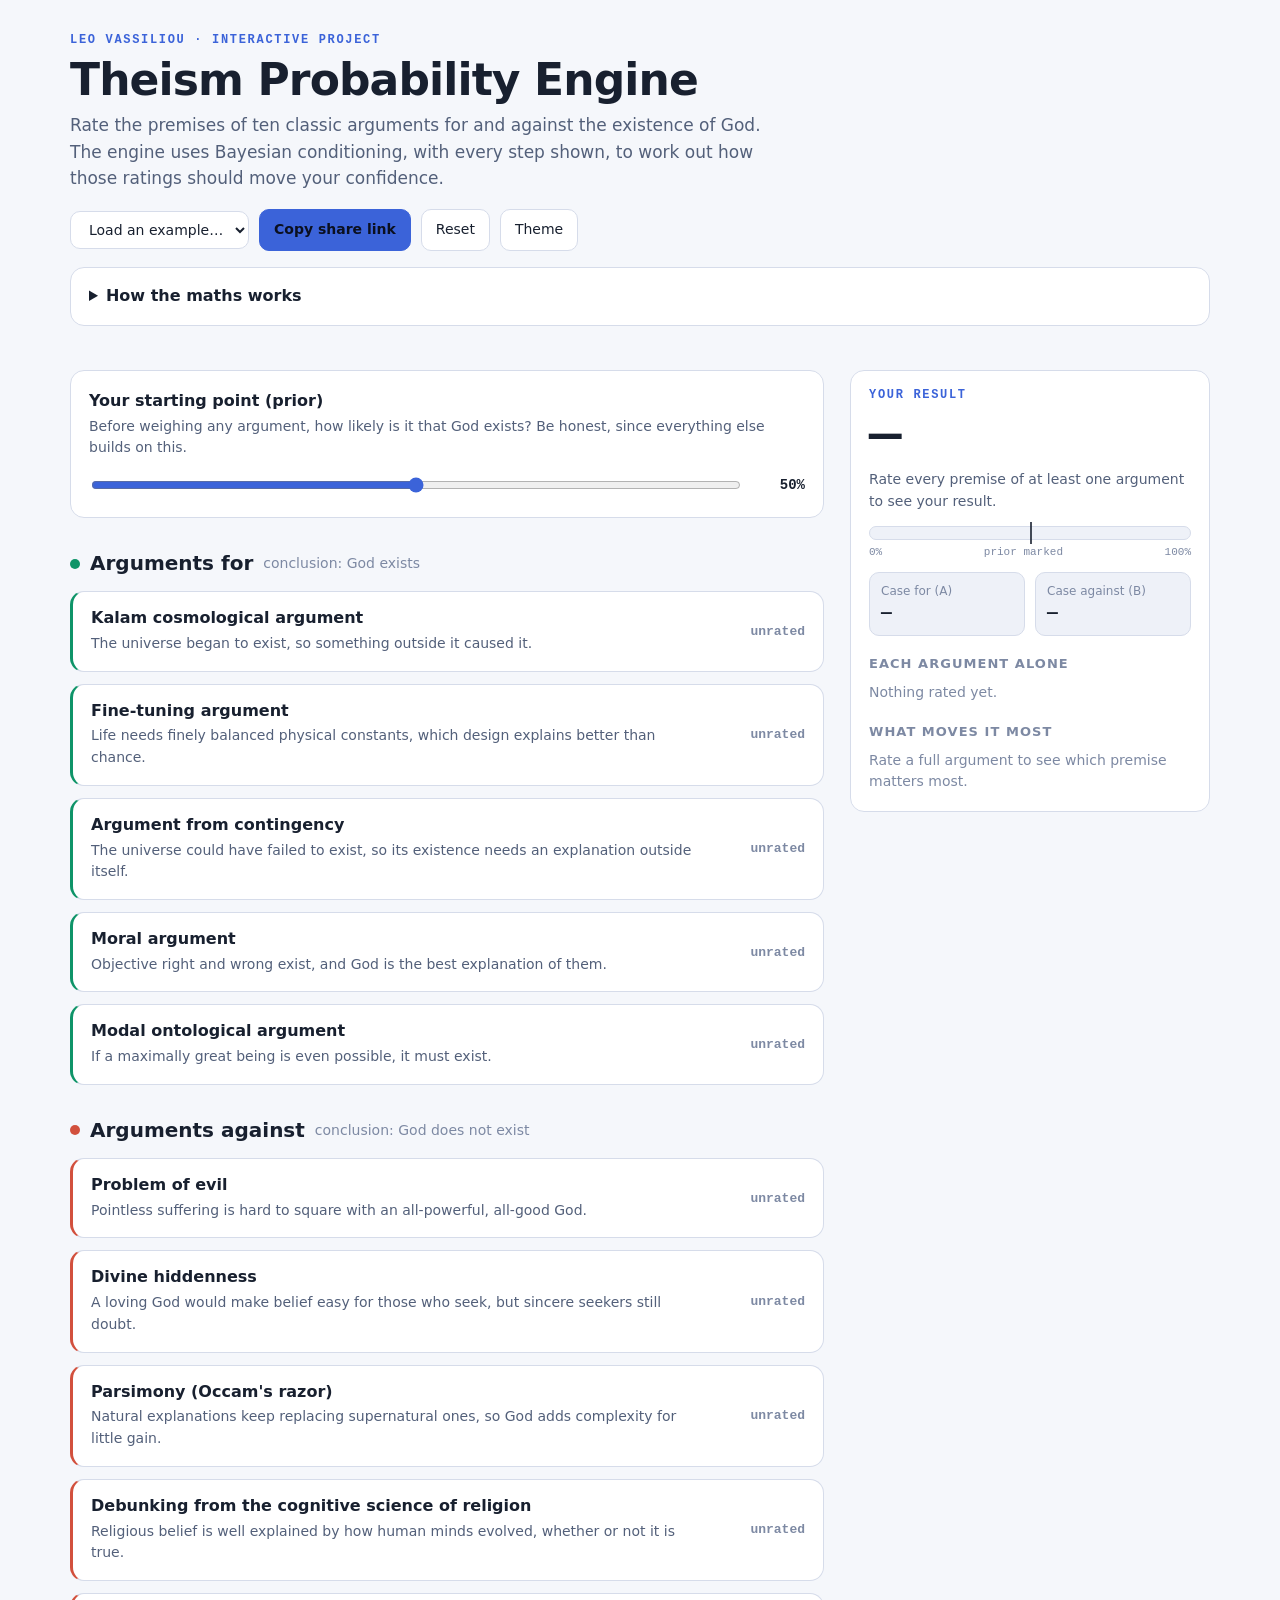
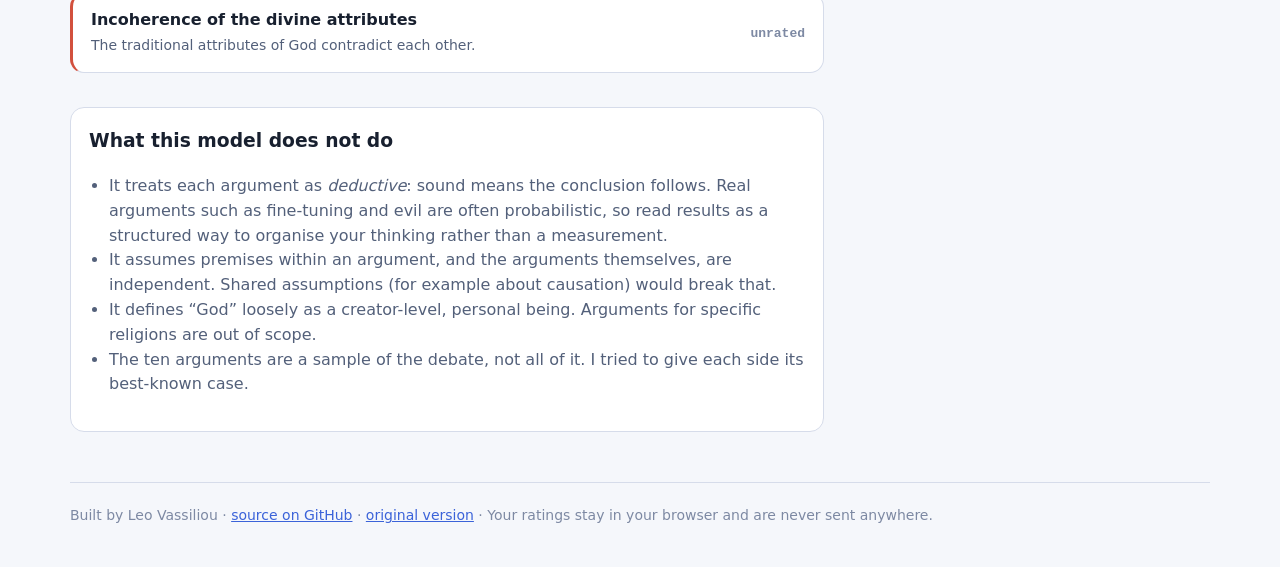
==== TPE/index.html @ 14485585 "Rebuild Theism Probability Engine and organise repo - Replace the six-version TPE folder with one se" ====
<!DOCTYPE html>
<html lang="en">
<head>
<meta charset="utf-8">
<meta name="viewport" content="width=device-width, initial-scale=1">
<title>Theism Probability Engine | Bayesian argument evaluator</title>
<meta name="description" content="Rate the premises of ten classic arguments for and against God and see, with transparent Bayesian maths, how they should move your confidence.">
<meta name="theme-color" content="#0f1420">
<link rel="icon" href="data:image/svg+xml,<svg xmlns='http://www.w3.org/2000/svg' viewBox='0 0 100 100'><circle cx='50' cy='50' r='40' fill='none' stroke='%237aa2ff' stroke-width='8'/><circle cx='50' cy='50' r='12' fill='%237aa2ff'/></svg>">
<style>
:root{
  --bg:#0f1420; --panel:#171e2e; --panel2:#1d2639; --line:#2a3550;
  --text:#e8ecf5; --dim:#9aa6bf; --faint:#66728c;
  --pro:#5ad1a4; --con:#f08a7a; --accent:#7aa2ff; --warn:#f3c969;
  --radius:14px;
  --font:system-ui,-apple-system,"Segoe UI",Roboto,Helvetica,Arial,sans-serif;
  --mono:ui-monospace,SFMono-Regular,Menlo,Consolas,monospace;
}
[data-theme="light"]{
  --bg:#f5f7fb; --panel:#ffffff; --panel2:#eef1f8; --line:#d6dcea;
  --text:#18202f; --dim:#53607a; --faint:#7d89a3;
  --pro:#0e9468; --con:#d2503d; --accent:#3b63d9; --warn:#a97a00;
}
*{box-sizing:border-box}
html{scroll-behavior:smooth}
body{margin:0;background:var(--bg);color:var(--text);font:16px/1.55 var(--font);-webkit-font-smoothing:antialiased}
a{color:var(--accent)}
button,select{font:inherit;color:inherit}
.wrap{max-width:1180px;margin:0 auto;padding:0 20px}

header.top{padding:34px 0 18px}
.eyebrow{font:600 12px/1 var(--mono);letter-spacing:.14em;text-transform:uppercase;color:var(--accent)}
h1{margin:10px 0 8px;font-size:clamp(28px,5vw,44px);line-height:1.1;letter-spacing:-.02em}
.lede{max-width:720px;color:var(--dim);margin:0 0 18px;font-size:17px}
.actions{display:flex;flex-wrap:wrap;gap:10px;align-items:center}
.btn{background:var(--panel);border:1px solid var(--line);border-radius:10px;padding:9px 14px;cursor:pointer;font-size:14px;transition:border-color .15s,background .15s}
.btn:hover{border-color:var(--accent)}
.btn.primary{background:var(--accent);border-color:var(--accent);color:#0b1020;font-weight:600}
.btn:focus-visible,select:focus-visible,summary:focus-visible,input:focus-visible{outline:2px solid var(--accent);outline-offset:2px}
select.btn{padding-right:8px}

details.how{background:var(--panel);border:1px solid var(--line);border-radius:var(--radius);padding:4px 18px;margin:16px 0 8px}
details.how summary{cursor:pointer;padding:12px 0;font-weight:600}
details.how .body{padding:0 0 14px;color:var(--dim)}
details.how ol{padding-left:20px;margin:8px 0}
.formula{font:14px/1.5 var(--mono);background:var(--panel2);border:1px solid var(--line);border-radius:10px;padding:12px 14px;margin:10px 0;color:var(--text);overflow-x:auto}

.layout{display:grid;grid-template-columns:minmax(0,1fr) 360px;gap:26px;align-items:start;margin-top:18px}
@media(max-width:940px){.layout{grid-template-columns:1fr}}

h2.sec{display:flex;align-items:center;gap:10px;margin:30px 0 12px;font-size:20px}
h2.sec .dot{width:10px;height:10px;border-radius:50%}
h2.sec small{font-weight:400;color:var(--faint);font-size:14px}

.card{background:var(--panel);border:1px solid var(--line);border-radius:var(--radius);padding:18px;margin-bottom:12px}
.prior label.t{display:block;font-weight:600;margin-bottom:2px}
.prior p{margin:0 0 12px;color:var(--dim);font-size:14px}

.arg{padding:0;overflow:hidden}
.arg>summary{list-style:none;cursor:pointer;padding:16px 18px;display:grid;grid-template-columns:1fr auto;gap:4px 14px;align-items:center}
.arg>summary::-webkit-details-marker{display:none}
.arg h3{margin:0;font-size:16px;line-height:1.3}
.arg .sum{grid-column:1;color:var(--dim);font-size:14px}
.arg .badge{grid-row:1/3;grid-column:2;text-align:right;font:600 13px var(--mono);color:var(--faint);min-width:84px}
.arg.pro{border-left:3px solid var(--pro)}
.arg.con{border-left:3px solid var(--con)}
.arg[open]>summary{border-bottom:1px solid var(--line)}
.arg .inner{padding:6px 18px 16px}
.prem{padding:12px 0;border-bottom:1px dashed var(--line)}
.prem:last-of-type{border-bottom:0}
.prem .q{display:flex;gap:10px;justify-content:space-between;align-items:baseline}
.prem .q b{font-weight:600}
.prem .note{color:var(--dim);font-size:13.5px;margin:4px 0 8px}
.rate{display:grid;grid-template-columns:1fr 56px 26px;gap:10px;align-items:center}
.val{font:600 14px var(--mono);text-align:right}
.val.unset{color:var(--faint)}
.x{background:none;border:0;color:var(--faint);cursor:pointer;font-size:16px;border-radius:6px}
.x:hover{color:var(--text)}
.objection{margin-top:8px;background:var(--panel2);border:1px solid var(--line);border-radius:10px;padding:10px 12px;font-size:13.5px;color:var(--dim)}
.objection b{color:var(--text)}

input[type=range]{width:100%;accent-color:var(--accent);height:24px;background:none}
input[type=range].unset{opacity:.45}
.pro input[type=range]{accent-color:var(--pro)}
.con input[type=range]{accent-color:var(--con)}

aside.result{position:sticky;top:16px}
@media(max-width:940px){aside.result{position:static}}
.big{font:700 54px/1 var(--mono);letter-spacing:-.03em}
.cap{color:var(--dim);font-size:14px;margin:6px 0 14px;min-height:42px}
.track{position:relative;height:14px;background:var(--panel2);border-radius:99px;border:1px solid var(--line);margin:8px 0 6px}
.fill{position:absolute;inset:0 auto 0 0;border-radius:99px;background:var(--accent);opacity:.85;width:0;transition:width .35s}
.mark{position:absolute;top:-5px;bottom:-5px;width:2px;background:var(--text);opacity:.8}
.scale{display:flex;justify-content:space-between;font:11px var(--mono);color:var(--faint)}
.mini{display:grid;grid-template-columns:1fr 1fr;gap:10px;margin:14px 0}
.mini div{background:var(--panel2);border:1px solid var(--line);border-radius:10px;padding:9px 11px}
.mini span{display:block;font-size:12px;color:var(--faint)}
.mini b{font:700 18px var(--mono)}
.res h4{margin:18px 0 8px;font-size:13px;letter-spacing:.08em;text-transform:uppercase;color:var(--faint)}
.row{display:grid;grid-template-columns:1fr 84px;gap:4px 10px;align-items:center;margin-bottom:9px;font-size:13.5px}
.row .nm{white-space:nowrap;overflow:hidden;text-overflow:ellipsis}
.row .sh{font:600 12.5px var(--mono);text-align:right}
.row .bar{grid-column:1/3;height:5px;border-radius:5px;background:var(--panel2);overflow:hidden}
.row .bar i{display:block;height:100%}
.sens{font-size:13.5px;margin:0 0 8px;display:flex;justify-content:space-between;gap:10px}
.sens span:first-child{color:var(--dim)}
.sens b{font-family:var(--mono);white-space:nowrap}
.empty{color:var(--faint);font-size:14px}
.pos{color:var(--pro)} .neg{color:var(--con)}

.limits{margin:34px 0 10px}
.limits ul{color:var(--dim);padding-left:20px}
footer{border-top:1px solid var(--line);margin-top:40px;padding:22px 0 40px;color:var(--faint);font-size:14px}
.toast{position:fixed;bottom:20px;left:50%;transform:translate(-50%,20px);background:var(--panel);border:1px solid var(--accent);padding:10px 16px;border-radius:10px;opacity:0;pointer-events:none;transition:.25s;z-index:9}
.toast.show{opacity:1;transform:translate(-50%,0)}
@media(prefers-reduced-motion:reduce){*{transition:none!important;scroll-behavior:auto!important}}

.bar-m{display:none}
@media(max-width:940px){
  .bar-m{display:flex;text-decoration:none;color:var(--text);position:fixed;left:0;right:0;bottom:0;z-index:8;justify-content:space-between;align-items:center;gap:12px;padding:10px 18px;background:var(--panel);border-top:1px solid var(--line);box-shadow:0 -6px 20px rgba(0,0,0,.18);cursor:pointer}
  .bar-m b{font:700 22px var(--mono)}
  .bar-m span{color:var(--dim);font-size:13px}
  body{padding-bottom:64px}
  .toast{bottom:78px;width:max-content;max-width:calc(100vw - 32px);text-align:center}
}
</style>
</head>
<body>
<div class="wrap">

<header class="top">
  <div class="eyebrow">Leo Vassiliou &middot; Interactive project</div>
  <h1>Theism Probability Engine</h1>
  <p class="lede">Rate the premises of ten classic arguments for and against the existence of God. The engine uses Bayesian conditioning, with every step shown, to work out how those ratings should move your confidence.</p>
  <div class="actions">
    <select id="preset" class="btn" aria-label="Load an example worldview">
      <option value="">Load an example&hellip;</option>
      <option value="skeptic">Example: Skeptic</option>
      <option value="agnostic">Example: Agnostic</option>
      <option value="theist">Example: Theist</option>
    </select>
    <button class="btn primary" id="share">Copy share link</button>
    <button class="btn" id="reset">Reset</button>
    <button class="btn" id="theme" aria-label="Toggle light and dark theme">Theme</button>
  </div>
  <details class="how">
    <summary>How the maths works</summary>
    <div class="body">
      <ol>
        <li><b>Set a prior.</b> How likely do you think God is before looking at any argument?</li>
        <li><b>Rate each premise</b> from 0 to 100: how likely is it to be true?</li>
        <li><b>Soundness.</b> An argument works only if all its premises hold, so its chance of being sound is the product of its premise ratings (assuming the premises are independent).</li>
        <li><b>Combine.</b> If an argument is sound, its conclusion is settled. If it is not, it tells you nothing and you fall back on your prior. Let A be the chance at least one argument for God is sound and B the chance at least one argument against is sound. Both cannot be sound at once, so we condition on that:</li>
      </ol>
      <div class="formula">P(God) = [ A(1&minus;B) + prior &middot; (1&minus;A)(1&minus;B) ] / (1 &minus; A&middot;B)</div>
      <p>Two properties worth knowing. With no arguments against, this reduces to P = A + prior &middot; (1&minus;A). If both sides are equally strong they split the &ldquo;settled&rdquo; cases evenly, so you land between your prior and 50%, with your prior holding whatever weight is left. The model is unit-tested in the repo.</p>
    </div>
  </details>
</header>

<div class="layout">
  <main>
    <section class="card prior">
      <label class="t" for="prior">Your starting point (prior)</label>
      <p>Before weighing any argument, how likely is it that God exists? Be honest, since everything else builds on this.</p>
      <div class="rate" style="grid-template-columns:1fr 56px">
        <input type="range" id="prior" min="1" max="99" value="50" aria-label="Prior probability that God exists">
        <div class="val" id="priorVal">50%</div>
      </div>
    </section>

    <h2 class="sec"><span class="dot" style="background:var(--pro)"></span>Arguments for <small>conclusion: God exists</small></h2>
    <div id="pro"></div>

    <h2 class="sec"><span class="dot" style="background:var(--con)"></span>Arguments against <small>conclusion: God does not exist</small></h2>
    <div id="con"></div>

    <section class="limits card">
      <h3 style="margin-top:0">What this model does not do</h3>
      <ul>
        <li>It treats each argument as <i>deductive</i>: sound means the conclusion follows. Real arguments such as fine-tuning and evil are often probabilistic, so read results as a structured way to organise your thinking rather than a measurement.</li>
        <li>It assumes premises within an argument, and the arguments themselves, are independent. Shared assumptions (for example about causation) would break that.</li>
        <li>It defines &ldquo;God&rdquo; loosely as a creator-level, personal being. Arguments for specific religions are out of scope.</li>
        <li>The ten arguments are a sample of the debate, not all of it. I tried to give each side its best-known case.</li>
      </ul>
    </section>
  </main>

  <aside class="result" id="result" aria-live="polite">
    <div class="card res">
      <div class="eyebrow" style="margin-bottom:8px">Your result</div>
      <div class="big" id="post">&mdash;</div>
      <div class="cap" id="caption">Rate every premise of at least one argument to see your result.</div>
      <div class="track"><div class="fill" id="fill"></div><div class="mark" id="mark"></div></div>
      <div class="scale"><span>0%</span><span>prior marked</span><span>100%</span></div>
      <div class="mini">
        <div><span>Case for (A)</span><b id="A">&mdash;</b></div>
        <div><span>Case against (B)</span><b id="B">&mdash;</b></div>
      </div>
      <h4>Each argument alone</h4>
      <div id="perArg"><div class="empty">Nothing rated yet.</div></div>
      <h4>What moves it most</h4>
      <div id="sens"><div class="empty">Rate a full argument to see which premise matters most.</div></div>
    </div>
  </aside>
</div>

<footer>
  Built by Leo Vassiliou &middot; <a href="https://github.com/LeoVassiliou/portfolio">source on GitHub</a> &middot; <a href="old/v2.html">original version</a> &middot; Your ratings stay in your browser and are never sent anywhere.
</footer>
</div>
<a class="bar-m" id="barM" href="#result" onclick="event.preventDefault();document.getElementById('result').scrollIntoView({behavior:'smooth'})" aria-label="Jump to your result"><span id="barCap">Your result</span><b id="barVal">&mdash;</b></a>
<div class="toast" id="toast" role="status"></div>

<script>
/* ===== ENGINE:START (pure maths, unit-tested in tests/engine.test.js) ===== */
function soundness(ratings){
  // ratings: array of 0..1 or null. Null anywhere => argument not fully rated.
  if(!ratings.length||ratings.some(v=>v===null||v===undefined)) return null;
  return ratings.reduce((a,v)=>a*v,1);
}
function atLeastOne(qs){ return 1-qs.reduce((a,q)=>a*(1-q),1); }
function posterior(prior,pro,con){
  // pro/con: arrays of soundness probabilities. Returns P(God) or null if contradictory certainty.
  const A=atLeastOne(pro), B=atLeastOne(con);
  const den=1-A*B;
  if(den<1e-12) return null;
  return (A*(1-B)+prior*(1-A)*(1-B))/den;
}
/* ===== ENGINE:END ===== */

const ARGS=[
 {id:"kalam",side:"pro",title:"Kalam cosmological argument",short:"Kalam",
  sum:"The universe began to exist, so something outside it caused it.",
  prem:[
   ["Whatever begins to exist has a cause.","Matches everyday experience; critics note quantum events may be uncaused."],
   ["The universe began to exist.","Supported by Big Bang cosmology, though some models propose an eternal or cyclic past."],
   ["A cause of the universe would have to be a timeless, immaterial, personal agent.","The step from 'a cause' to 'a creator with a mind' is the most contested link."]],
  obj:"Causation may not apply outside time, and a cause need not be personal."},
 {id:"fine",side:"pro",title:"Fine-tuning argument",short:"Fine-tuning",
  sum:"Life needs finely balanced physical constants, which design explains better than chance.",
  prem:[
   ["The constants of physics fall in a narrow life-permitting range.","Widely discussed by physicists, but how narrow depends on what could vary."],
   ["That narrowness is far more expected if a designer exists than by chance.","Depends on a probability measure over possible constants, which is disputed."],
   ["No better explanation exists (a multiverse, a deeper law, or selection effects).","A multiverse would make life-permitting universes unsurprising."]],
  obj:"Observers can only exist in life-permitting universes, and the 'probability' of constants may be undefined."},
 {id:"cont",side:"pro",title:"Argument from contingency",short:"Contingency",
  sum:"The universe could have failed to exist, so its existence needs an explanation outside itself.",
  prem:[
   ["Every contingent thing has an explanation for why it exists.","The Principle of Sufficient Reason, intuitive but hard to prove."],
   ["The universe (all contingent things together) is itself contingent.","Disputed: the universe might simply be a brute fact."],
   ["The explanation must be a necessary being, which is God.","Why a necessary being must have a mind or will is the open question."]],
  obj:"A strong sufficient-reason principle may imply everything is necessary, and the whole need not share the parts' features."},
 {id:"moral",side:"pro",title:"Moral argument",short:"Moral",
  sum:"Objective right and wrong exist, and God is the best explanation of them.",
  prem:[
   ["Objective moral values and duties exist.","Many find moral claims such as 'torturing children for fun is wrong' undeniably true."],
   ["If God does not exist, objective moral values and duties do not.","Secular moral realists (and others) reject this conditional."]],
  obj:"The Euthyphro dilemma: is something good because God commands it, or does God command it because it is good?"},
 {id:"onto",side:"pro",title:"Modal ontological argument",short:"Ontological",
  sum:"If a maximally great being is even possible, it must exist.",
  prem:[
   ["It is possible that a maximally great being exists.","Critics say this quietly assumes the conclusion; defenders say it is a modest claim."],
   ["If it is possible that such a being exists, then it exists (a modal logic principle called S5).","Valid within S5, which not everyone accepts for metaphysical possibility."]],
  obj:"Parody arguments run the same logic to 'prove' absurd things, so the first premise may be doing all the work."},

 {id:"evil",side:"con",title:"Problem of evil",short:"Evil",
  sum:"Pointless suffering is hard to square with an all-powerful, all-good God.",
  prem:[
   ["Some suffering serves no outweighing good.","Examples include animal suffering in nature that humans never see."],
   ["An all-powerful, all-knowing, perfectly good God would not permit such suffering.","Challenged by free-will and soul-making defences."]],
  obj:"Skeptical theism says we are in no position to judge what justifies suffering."},
 {id:"hide",side:"con",title:"Divine hiddenness",short:"Hiddenness",
  sum:"A loving God would make belief easy for those who seek, but sincere seekers still doubt.",
  prem:[
   ["A perfectly loving God would make belief available to anyone open to a relationship.","Depends on what a loving relationship requires."],
   ["Some people are reasonably open to belief yet do not believe.","Theists often dispute that non-belief is ever fully innocent."]],
  obj:"God may value freedom to respond, or the relationship may need more than intellectual belief."},
 {id:"pars",side:"con",title:"Parsimony (Occam's razor)",short:"Parsimony",
  sum:"Natural explanations keep replacing supernatural ones, so God adds complexity for little gain.",
  prem:[
   ["Natural explanations have repeatedly replaced supernatural ones across history.","Think lightning, disease, the origin of species."],
   ["Positing God adds complexity without explaining anything that remains unexplained.","Theists say a single mind is simpler than brute laws and facts."]],
  obj:"Ultimate questions (why anything exists, why these laws) may be exactly where theism claims to add explanatory power."},
 {id:"cog",side:"con",title:"Debunking from the cognitive science of religion",short:"Debunking",
  sum:"Religious belief is well explained by how human minds evolved, whether or not it is true.",
  prem:[
   ["Religious belief is well explained by evolved cognitive tendencies and culture, independent of its truth.","Research suggests tendencies like detecting agency in the world."],
   ["If a belief's origin is independent of its truth, we should lower our confidence in it.","Critics call this the genetic fallacy."]],
  obj:"God might have used such mechanisms on purpose, and the same reasoning would also undermine atheistic beliefs."},
 {id:"incoh",side:"con",title:"Incoherence of the divine attributes",short:"Incoherence",
  sum:"The traditional attributes of God contradict each other.",
  prem:[
   ["Attributes such as omnipotence, omniscience, perfect goodness and timelessness are jointly incoherent.","Classic puzzles include free will versus foreknowledge."],
   ["A concept that is incoherent cannot be instantiated.","Plausible if the incoherence is real; the weight sits on premise one."]],
  obj:"Refined definitions (for example of omnipotence) may dissolve each puzzle."}
];

const PRESETS={
 skeptic:{prior:25,r:{kalam:[40,40,15],fine:[50,30,25],cont:[30,35,25],moral:[40,20],onto:[30,40],evil:[75,60],hide:[65,50],pars:[70,50],cog:[65,45],incoh:[40,50]}},
 agnostic:{prior:50,r:{kalam:[60,55,30],fine:[60,45,40],cont:[45,45,40],moral:[60,40],onto:[40,50],evil:[45,40],hide:[40,35],pars:[50,35],cog:[45,30],incoh:[25,45]}},
 theist:{prior:70,r:{kalam:[85,65,60],fine:[80,60,55],cont:[70,60,60],moral:[80,60],onto:[55,65],evil:[50,35],hide:[45,35],pars:[55,35],cog:[50,30],incoh:[20,55]}}
};

/* ---------- state ---------- */
const state={prior:50,r:{}};
ARGS.forEach(a=>state.r[a.id]=a.prem.map(()=>null));
const $=s=>document.querySelector(s);
const fmt=p=>p===null?"—":(p*100).toFixed(p<0.1&&p>0?1:0)+"%";
const sgn=n=>(n>=0?"+":"−")+Math.abs(n*100).toFixed(1);

/* ---------- build UI ---------- */
function buildArg(a){
  const d=document.createElement("details");
  d.className="card arg "+a.side; d.id="arg-"+a.id;
  const s=document.createElement("summary");
  s.innerHTML='<h3></h3><div class="sum"></div><div class="badge" data-badge>unrated</div>';
  s.querySelector("h3").textContent=a.title;
  s.querySelector(".sum").textContent=a.sum;
  d.appendChild(s);
  const inner=document.createElement("div"); inner.className="inner";
  a.prem.forEach((p,i)=>{
    const row=document.createElement("div"); row.className="prem";
    const id=`${a.id}-${i}`;
    row.innerHTML=`<div class="q"><b>${i+1}. </b><label for="${id}" style="flex:1"></label></div>
      <div class="note"></div>
      <div class="rate"><input type="range" id="${id}" min="0" max="100" step="1" value="50" class="unset" aria-label="Probability premise ${i+1} is true">
      <div class="val unset" data-val>&mdash;</div><button class="x" title="Clear rating" aria-label="Clear rating">&times;</button></div>`;
    row.querySelector("label").textContent=p[0];
    row.querySelector(".note").textContent=p[1];
    const inp=row.querySelector("input"), val=row.querySelector("[data-val]");
    const set=v=>{state.r[a.id][i]=v;update(true)};
    inp.addEventListener("input",()=>set(+inp.value));
    inp.addEventListener("keydown",e=>{if(state.r[a.id][i]===null&&/Arrow|Home|End|Page/.test(e.key)){setTimeout(()=>set(+inp.value),0)}});
    inp.addEventListener("pointerdown",()=>{if(state.r[a.id][i]===null) set(+inp.value)});
    row.querySelector(".x").addEventListener("click",()=>set(null));
    inner.appendChild(row);
  });
  const o=document.createElement("div"); o.className="objection";
  o.innerHTML="<b>Main pushback:</b> "; o.appendChild(document.createTextNode(a.obj));
  inner.appendChild(o);
  d.appendChild(inner);
  return d;
}
ARGS.forEach(a=>$("#"+a.side).appendChild(buildArg(a)));

/* ---------- compute + render ---------- */
function qOf(a){return soundness(state.r[a.id].map(v=>v===null?null:v/100))}
function compute(overrideId,overrideIdx,overrideVal){
  const pro=[],con=[];
  ARGS.forEach(a=>{
    let r=state.r[a.id];
    if(a.id===overrideId){r=r.slice();r[overrideIdx]=overrideVal}
    const q=soundness(r.map(v=>v===null?null:v/100));
    if(q!==null)(a.side==="pro"?pro:con).push(q);
  });
  return {pro,con,post:(pro.length+con.length)?posterior(state.prior/100,pro,con):null};
}
function update(save){
  const prior=state.prior/100;
  $("#priorVal").textContent=state.prior+"%";
  // premise widgets
  ARGS.forEach(a=>{
    a.prem.forEach((_,i)=>{
      const v=state.r[a.id][i], inp=$("#"+a.id+"-"+i), val=inp.closest(".rate").querySelector("[data-val]");
      if(v===null){inp.classList.add("unset");val.classList.add("unset");val.textContent="—"}
      else{inp.value=v;inp.classList.remove("unset");val.classList.remove("unset");val.textContent=v+"%"}
    });
    const q=qOf(a), b=$("#arg-"+a.id+" [data-badge]");
    b.textContent=q===null?(state.r[a.id].some(v=>v!==null)?"partly rated":"unrated"):"sound: "+fmt(q);
  });
  const {pro,con,post}=compute();
  const A=pro.length?atLeastOne(pro):0, B=con.length?atLeastOne(con):0;
  const hasAny=pro.length+con.length>0;
  $("#mark").style.left=state.prior+"%";
  if(!hasAny){
    $("#post").textContent="—"; $("#fill").style.width="0";
    $("#caption").textContent="Rate every premise of at least one argument to see your result.";
    $("#A").textContent="—"; $("#B").textContent="—";
    $("#perArg").innerHTML='<div class="empty">Nothing rated yet.</div>';
    $("#sens").innerHTML='<div class="empty">Rate a full argument to see which premise matters most.</div>';
  } else if(post===null){
    $("#post").textContent="n/a"; $("#caption").textContent="You rated both sides as certainly sound, which is contradictory. Lower one of them.";
  } else {
    $("#post").textContent=fmt(post); $("#fill").style.width=(post*100)+"%";
    const d=post-prior;
    $("#caption").innerHTML=Math.abs(d)<0.005
      ?"Your arguments barely move you from your prior."
      :`That is a <b class="${d>0?"pos":"neg"}">${sgn(d)} point</b> shift from your prior of ${state.prior}%.`;
    $("#A").textContent=pro.length?fmt(A):"—"; $("#B").textContent=con.length?fmt(B):"—";
    // per-argument alone
    const rows=ARGS.map(a=>({a,q:qOf(a)})).filter(x=>x.q!==null).map(({a,q})=>{
      const alone=a.side==="pro"?posterior(prior,[q],[]):posterior(prior,[],[q]);
      return {a,q,alone,delta:alone-prior};
    }).sort((x,y)=>Math.abs(y.delta)-Math.abs(x.delta));
    $("#perArg").innerHTML=rows.map(r=>`<div class="row"><span class="nm">${r.a.short}</span>
      <span class="sh ${r.delta>=0?"pos":"neg"}">${sgn(r.delta)} pts</span>
      <div class="bar"><i style="width:${(r.q*100).toFixed(1)}%;background:var(--${r.a.side})"></i></div></div>`).join("");
    // sensitivity
    const items=[];
    ARGS.forEach(a=>{ if(qOf(a)===null) return;
      a.prem.forEach((p,i)=>{
        const v=state.r[a.id][i]; if(v>=100) return;
        const n=compute(a.id,i,Math.min(100,v+10)).post;
        if(n!==null) items.push({txt:a.short+": premise "+(i+1),d:n-post});
      });
    });
    items.sort((x,y)=>Math.abs(y.d)-Math.abs(x.d));
    $("#sens").innerHTML=items.slice(0,5).map(x=>`<div class="sens"><span>${x.txt} +10</span><b class="${x.d>=0?"pos":"neg"}">${sgn(x.d)} pts</b></div>`).join("")||'<div class="empty">Nothing to show.</div>';
  }
  $("#barVal").textContent=$("#post").textContent;
  $("#barCap").textContent=(hasAny&&post!==null)?"Your result ("+sgn(post-prior)+" pts)":"Your result";
  if(save){try{localStorage.setItem("tpe-state-v2",JSON.stringify(state))}catch(e){}}
}

/* ---------- controls ---------- */
$("#prior").addEventListener("input",e=>{state.prior=+e.target.value;update(true)});
function load(s){
  state.prior=s.prior??50; $("#prior").value=state.prior;
  ARGS.forEach(a=>{const r=s.r&&s.r[a.id];state.r[a.id]=a.prem.map((_,i)=>r&&typeof r[i]==="number"?Math.max(0,Math.min(100,Math.round(r[i]))):null)});
  update(true);
}
$("#preset").addEventListener("change",e=>{
  const p=PRESETS[e.target.value]; if(p){load(p);toast("Loaded example. These are illustrative, not endorsements.");ARGS.forEach(a=>$("#arg-"+a.id).open=false)}
  e.target.value="";
});
$("#reset").addEventListener("click",()=>{load({prior:50,r:{}});history.replaceState(null,"",location.pathname);toast("Reset")});
$("#share").addEventListener("click",()=>{
  const payload=btoa(unescape(encodeURIComponent(JSON.stringify({prior:state.prior,r:state.r}))));
  const url=location.origin+location.pathname+"#s="+payload;
  const done=()=>toast("Share link copied");
  if(navigator.clipboard&&navigator.clipboard.writeText){navigator.clipboard.writeText(url).then(done,()=>{prompt("Copy this link:",url)})}
  else prompt("Copy this link:",url);
  history.replaceState(null,"","#s="+payload);
});
function toast(t){const el=$("#toast");el.textContent=t;el.classList.add("show");clearTimeout(toast.t);toast.t=setTimeout(()=>el.classList.remove("show"),2200)}

/* theme */
const root=document.documentElement;
function setTheme(t){root.setAttribute("data-theme",t);try{localStorage.setItem("tpe-theme",t)}catch(e){}}
let t0=null;try{t0=localStorage.getItem("tpe-theme")}catch(e){}
setTheme(t0||(matchMedia("(prefers-color-scheme: light)").matches?"light":"dark"));
$("#theme").addEventListener("click",()=>setTheme(root.getAttribute("data-theme")==="light"?"dark":"light"));

/* boot: share link > saved state > blank */
(function(){
  const m=location.hash.match(/^#s=(.+)$/);
  if(m){try{load(JSON.parse(decodeURIComponent(escape(atob(m[1])))));return}catch(e){}}
  try{const s=JSON.parse(localStorage.getItem("tpe-state-v2")||"null");if(s){load(s);return}}catch(e){}
  update(false);
})();
</script>
</body>
</html>
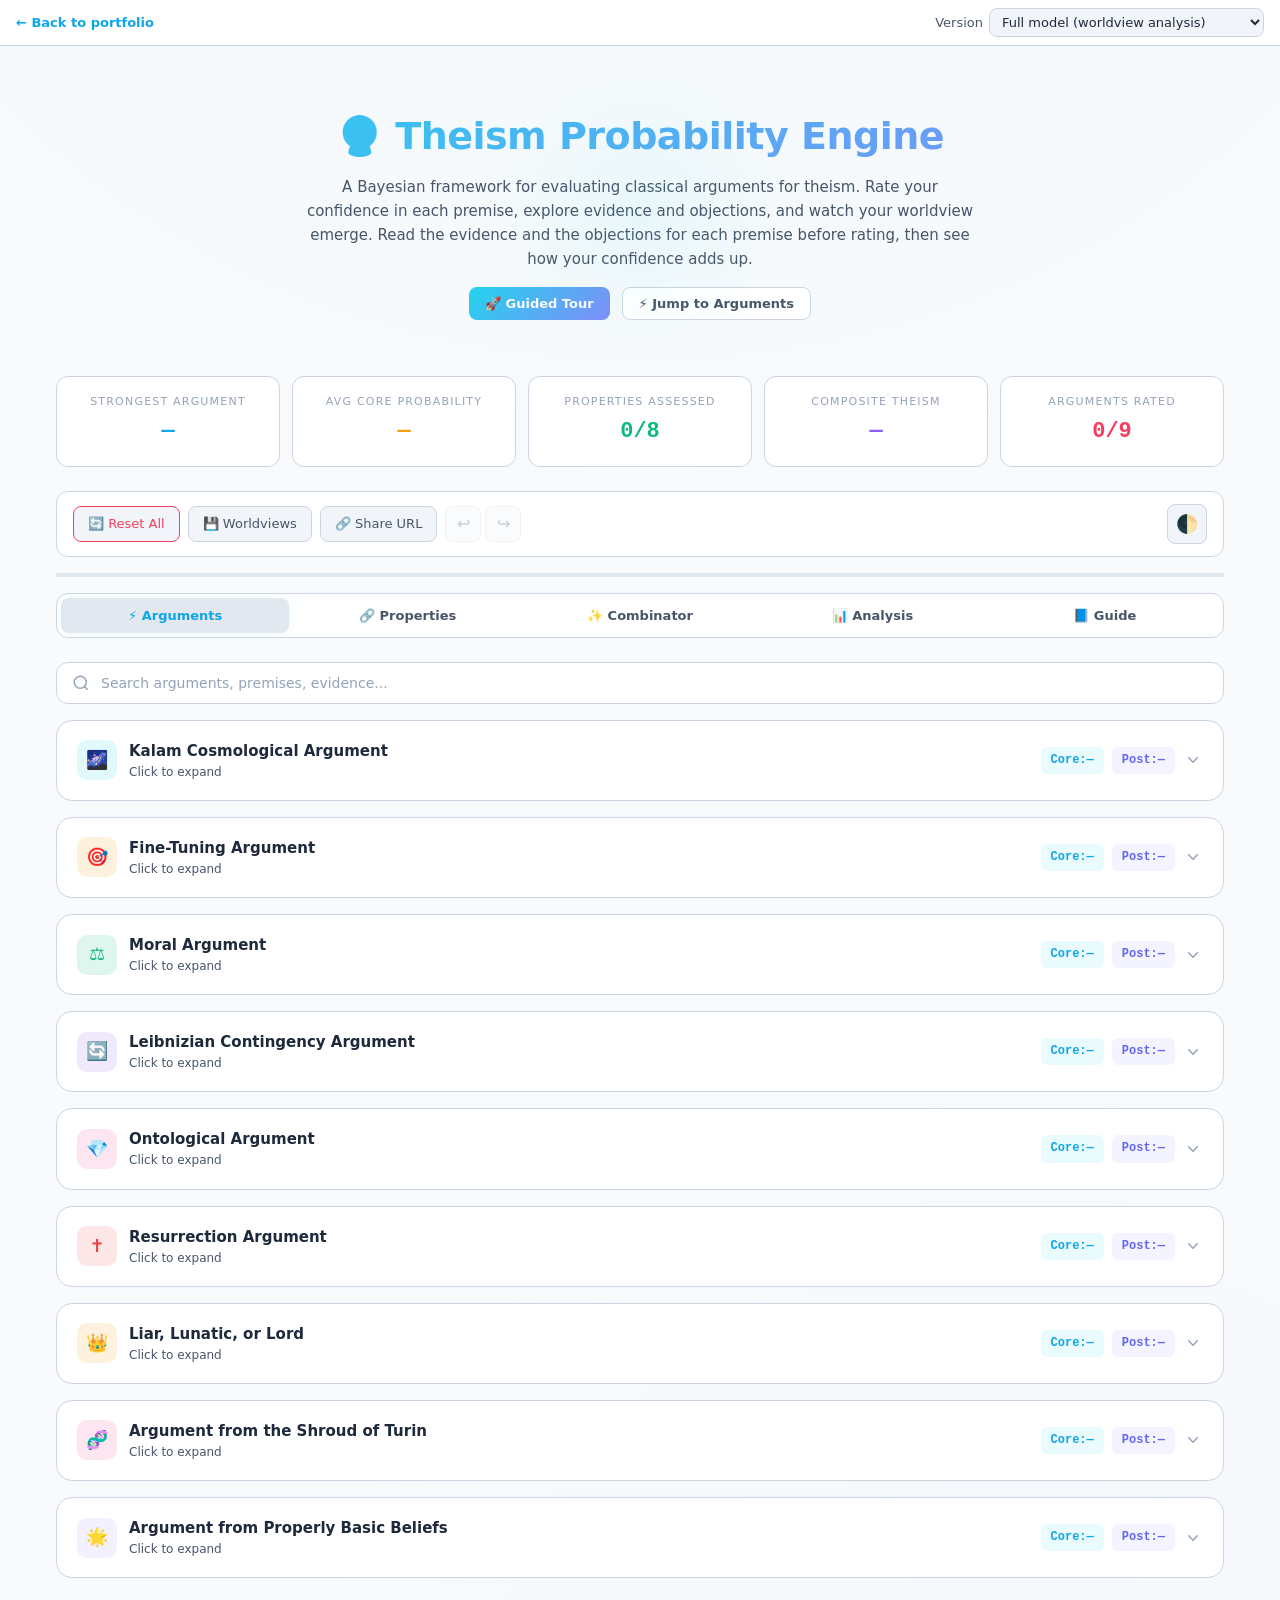
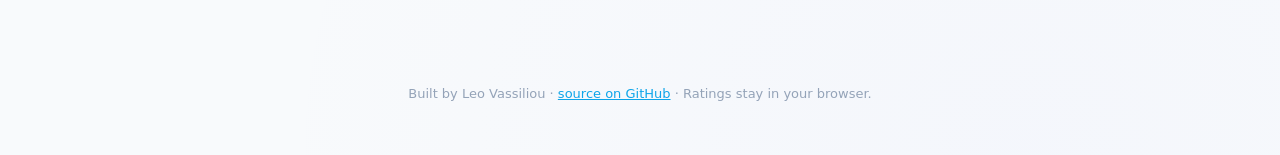
==== commit aab0bf98: "Turn the portfolio into a working desktop and upgrade TPE LeoOS (now the default design): - CV, Know" ====
--- a/TPE/index.html
+++ b/TPE/index.html
@@ -1,454 +1,1216 @@
 <!DOCTYPE html>
 <html lang="en">
 <head>
-<meta charset="utf-8">
-<meta name="viewport" content="width=device-width, initial-scale=1">
-<title>Theism Probability Engine | Bayesian argument evaluator</title>
-<meta name="description" content="Rate the premises of ten classic arguments for and against God and see, with transparent Bayesian maths, how they should move your confidence.">
-<meta name="theme-color" content="#0f1420">
-<link rel="icon" href="data:image/svg+xml,<svg xmlns='http://www.w3.org/2000/svg' viewBox='0 0 100 100'><circle cx='50' cy='50' r='40' fill='none' stroke='%237aa2ff' stroke-width='8'/><circle cx='50' cy='50' r='12' fill='%237aa2ff'/></svg>">
+<meta charset="utf-8"/>
+<title>Theism Probability Engine</title>
+<meta name="viewport" content="width=device-width,initial-scale=1"/>
+<meta name="theme-color" content="#050a18"/>
+<meta name="description" content="Rate the premises of classic arguments for theism and see, with transparent probability maths, how your worldview emerges. Full model with worldview analysis, radar chart and sensitivity analysis."/>
+<link rel="icon" href="data:image/svg+xml,<svg xmlns='http://www.w3.org/2000/svg' viewBox='0 0 100 100'><text y='.9em' font-size='90'>🔮</text></svg>"/>
 <style>
+*,*::before,*::after{box-sizing:border-box;margin:0;padding:0}
 :root{
-  --bg:#0f1420; --panel:#171e2e; --panel2:#1d2639; --line:#2a3550;
-  --text:#e8ecf5; --dim:#9aa6bf; --faint:#66728c;
-  --pro:#5ad1a4; --con:#f08a7a; --accent:#7aa2ff; --warn:#f3c969;
-  --radius:14px;
-  --font:system-ui,-apple-system,"Segoe UI",Roboto,Helvetica,Arial,sans-serif;
-  --mono:ui-monospace,SFMono-Regular,Menlo,Consolas,monospace;
+--bg:#050a18;--surface:#0c1529;--surface2:#111d35;--surface3:#182642;
+--border:#1e3055;--text:#e2e8f0;--text-dim:#7e8fa6;--text-faint:#4a5975;
+--accent:#22d3ee;--accent2:#818cf8;--accent3:#a78bfa;
+--gold:#f59e0b;--emerald:#10b981;--rose:#f43f5e;--orange:#fb923c;
+--gradient:linear-gradient(135deg,#22d3ee,#818cf8);
+--glow:0 0 20px #22d3ee18,0 0 60px #22d3ee08;
+--radius:12px;--radius-lg:16px;
+--font:'Segoe UI',system-ui,-apple-system,sans-serif;
+--mono:'Cascadia Code','Fira Code','Consolas',monospace;
+--transition:0.3s cubic-bezier(.4,0,.2,1);
 }
 [data-theme="light"]{
-  --bg:#f5f7fb; --panel:#ffffff; --panel2:#eef1f8; --line:#d6dcea;
-  --text:#18202f; --dim:#53607a; --faint:#7d89a3;
-  --pro:#0e9468; --con:#d2503d; --accent:#3b63d9; --warn:#a97a00;
-}
-*{box-sizing:border-box}
+--bg:#f8fafc;--surface:#ffffff;--surface2:#f1f5f9;--surface3:#e2e8f0;
+--border:#cbd5e1;--text:#1e293b;--text-dim:#475569;--text-faint:#94a3b8;
+--accent:#0ea5e9;--accent2:#6366f1;--accent3:#8b5cf6;
+}
 html{scroll-behavior:smooth}
-body{margin:0;background:var(--bg);color:var(--text);font:16px/1.55 var(--font);-webkit-font-smoothing:antialiased}
-a{color:var(--accent)}
-button,select{font:inherit;color:inherit}
-.wrap{max-width:1180px;margin:0 auto;padding:0 20px}
-
-header.top{padding:34px 0 18px}
-.eyebrow{font:600 12px/1 var(--mono);letter-spacing:.14em;text-transform:uppercase;color:var(--accent)}
-h1{margin:10px 0 8px;font-size:clamp(28px,5vw,44px);line-height:1.1;letter-spacing:-.02em}
-.lede{max-width:720px;color:var(--dim);margin:0 0 18px;font-size:17px}
-.actions{display:flex;flex-wrap:wrap;gap:10px;align-items:center}
-.btn{background:var(--panel);border:1px solid var(--line);border-radius:10px;padding:9px 14px;cursor:pointer;font-size:14px;transition:border-color .15s,background .15s}
-.btn:hover{border-color:var(--accent)}
-.btn.primary{background:var(--accent);border-color:var(--accent);color:#0b1020;font-weight:600}
-.btn:focus-visible,select:focus-visible,summary:focus-visible,input:focus-visible{outline:2px solid var(--accent);outline-offset:2px}
-select.btn{padding-right:8px}
-
-details.how{background:var(--panel);border:1px solid var(--line);border-radius:var(--radius);padding:4px 18px;margin:16px 0 8px}
-details.how summary{cursor:pointer;padding:12px 0;font-weight:600}
-details.how .body{padding:0 0 14px;color:var(--dim)}
-details.how ol{padding-left:20px;margin:8px 0}
-.formula{font:14px/1.5 var(--mono);background:var(--panel2);border:1px solid var(--line);border-radius:10px;padding:12px 14px;margin:10px 0;color:var(--text);overflow-x:auto}
-
-.layout{display:grid;grid-template-columns:minmax(0,1fr) 360px;gap:26px;align-items:start;margin-top:18px}
-@media(max-width:940px){.layout{grid-template-columns:1fr}}
-
-h2.sec{display:flex;align-items:center;gap:10px;margin:30px 0 12px;font-size:20px}
-h2.sec .dot{width:10px;height:10px;border-radius:50%}
-h2.sec small{font-weight:400;color:var(--faint);font-size:14px}
-
-.card{background:var(--panel);border:1px solid var(--line);border-radius:var(--radius);padding:18px;margin-bottom:12px}
-.prior label.t{display:block;font-weight:600;margin-bottom:2px}
-.prior p{margin:0 0 12px;color:var(--dim);font-size:14px}
-
-.arg{padding:0;overflow:hidden}
-.arg>summary{list-style:none;cursor:pointer;padding:16px 18px;display:grid;grid-template-columns:1fr auto;gap:4px 14px;align-items:center}
-.arg>summary::-webkit-details-marker{display:none}
-.arg h3{margin:0;font-size:16px;line-height:1.3}
-.arg .sum{grid-column:1;color:var(--dim);font-size:14px}
-.arg .badge{grid-row:1/3;grid-column:2;text-align:right;font:600 13px var(--mono);color:var(--faint);min-width:84px}
-.arg.pro{border-left:3px solid var(--pro)}
-.arg.con{border-left:3px solid var(--con)}
-.arg[open]>summary{border-bottom:1px solid var(--line)}
-.arg .inner{padding:6px 18px 16px}
-.prem{padding:12px 0;border-bottom:1px dashed var(--line)}
-.prem:last-of-type{border-bottom:0}
-.prem .q{display:flex;gap:10px;justify-content:space-between;align-items:baseline}
-.prem .q b{font-weight:600}
-.prem .note{color:var(--dim);font-size:13.5px;margin:4px 0 8px}
-.rate{display:grid;grid-template-columns:1fr 56px 26px;gap:10px;align-items:center}
-.val{font:600 14px var(--mono);text-align:right}
-.val.unset{color:var(--faint)}
-.x{background:none;border:0;color:var(--faint);cursor:pointer;font-size:16px;border-radius:6px}
-.x:hover{color:var(--text)}
-.objection{margin-top:8px;background:var(--panel2);border:1px solid var(--line);border-radius:10px;padding:10px 12px;font-size:13.5px;color:var(--dim)}
-.objection b{color:var(--text)}
-
-input[type=range]{width:100%;accent-color:var(--accent);height:24px;background:none}
-input[type=range].unset{opacity:.45}
-.pro input[type=range]{accent-color:var(--pro)}
-.con input[type=range]{accent-color:var(--con)}
-
-aside.result{position:sticky;top:16px}
-@media(max-width:940px){aside.result{position:static}}
-.big{font:700 54px/1 var(--mono);letter-spacing:-.03em}
-.cap{color:var(--dim);font-size:14px;margin:6px 0 14px;min-height:42px}
-.track{position:relative;height:14px;background:var(--panel2);border-radius:99px;border:1px solid var(--line);margin:8px 0 6px}
-.fill{position:absolute;inset:0 auto 0 0;border-radius:99px;background:var(--accent);opacity:.85;width:0;transition:width .35s}
-.mark{position:absolute;top:-5px;bottom:-5px;width:2px;background:var(--text);opacity:.8}
-.scale{display:flex;justify-content:space-between;font:11px var(--mono);color:var(--faint)}
-.mini{display:grid;grid-template-columns:1fr 1fr;gap:10px;margin:14px 0}
-.mini div{background:var(--panel2);border:1px solid var(--line);border-radius:10px;padding:9px 11px}
-.mini span{display:block;font-size:12px;color:var(--faint)}
-.mini b{font:700 18px var(--mono)}
-.res h4{margin:18px 0 8px;font-size:13px;letter-spacing:.08em;text-transform:uppercase;color:var(--faint)}
-.row{display:grid;grid-template-columns:1fr 84px;gap:4px 10px;align-items:center;margin-bottom:9px;font-size:13.5px}
-.row .nm{white-space:nowrap;overflow:hidden;text-overflow:ellipsis}
-.row .sh{font:600 12.5px var(--mono);text-align:right}
-.row .bar{grid-column:1/3;height:5px;border-radius:5px;background:var(--panel2);overflow:hidden}
-.row .bar i{display:block;height:100%}
-.sens{font-size:13.5px;margin:0 0 8px;display:flex;justify-content:space-between;gap:10px}
-.sens span:first-child{color:var(--dim)}
-.sens b{font-family:var(--mono);white-space:nowrap}
-.empty{color:var(--faint);font-size:14px}
-.pos{color:var(--pro)} .neg{color:var(--con)}
-
-.limits{margin:34px 0 10px}
-.limits ul{color:var(--dim);padding-left:20px}
-footer{border-top:1px solid var(--line);margin-top:40px;padding:22px 0 40px;color:var(--faint);font-size:14px}
-.toast{position:fixed;bottom:20px;left:50%;transform:translate(-50%,20px);background:var(--panel);border:1px solid var(--accent);padding:10px 16px;border-radius:10px;opacity:0;pointer-events:none;transition:.25s;z-index:9}
-.toast.show{opacity:1;transform:translate(-50%,0)}
-@media(prefers-reduced-motion:reduce){*{transition:none!important;scroll-behavior:auto!important}}
-
-.bar-m{display:none}
-@media(max-width:940px){
-  .bar-m{display:flex;text-decoration:none;color:var(--text);position:fixed;left:0;right:0;bottom:0;z-index:8;justify-content:space-between;align-items:center;gap:12px;padding:10px 18px;background:var(--panel);border-top:1px solid var(--line);box-shadow:0 -6px 20px rgba(0,0,0,.18);cursor:pointer}
-  .bar-m b{font:700 22px var(--mono)}
-  .bar-m span{color:var(--dim);font-size:13px}
-  body{padding-bottom:64px}
-  .toast{bottom:78px;width:max-content;max-width:calc(100vw - 32px);text-align:center}
-}
+body{background:var(--bg);color:var(--text);font-family:var(--font);line-height:1.6;min-height:100vh;
+background-image:radial-gradient(ellipse 80% 50% at 50% -20%,#22d3ee08,transparent),radial-gradient(ellipse 60% 40% at 80% 100%,#818cf808,transparent);transition:background .3s,color .3s}
+::-webkit-scrollbar{width:6px;height:6px}::-webkit-scrollbar-track{background:var(--surface)}
+::-webkit-scrollbar-thumb{background:var(--border);border-radius:3px}::-webkit-scrollbar-thumb:hover{background:var(--accent)}
+::selection{background:var(--accent);color:var(--bg)}
+.app{max-width:1200px;margin:0 auto;padding:20px 16px 60px}
+.hero{text-align:center;padding:40px 20px 32px;position:relative}
+.hero::before{content:'';position:absolute;top:0;left:50%;transform:translateX(-50%);width:300px;height:300px;background:radial-gradient(circle,#22d3ee10,transparent 70%);pointer-events:none}
+.hero h1{font-size:clamp(24px,5vw,38px);font-weight:800;background:var(--gradient);-webkit-background-clip:text;-webkit-text-fill-color:transparent;background-clip:text;letter-spacing:-0.5px;margin-bottom:8px}
+.hero p{color:var(--text-dim);font-size:15px;max-width:680px;margin:0 auto}
+.hero-actions{display:flex;justify-content:center;gap:12px;margin-top:16px;flex-wrap:wrap}
+.hero-btn{padding:8px 16px;border-radius:8px;font-size:13px;font-weight:600;cursor:pointer;transition:var(--transition);border:1px solid var(--border);background:var(--surface);color:var(--text-dim);font-family:var(--font)}
+.hero-btn:hover{border-color:var(--accent);color:var(--accent)}
+.hero-btn.primary{background:var(--gradient);color:var(--bg);border:none}
+.hero-btn.primary:hover{opacity:.9;transform:translateY(-1px)}
+.stats-bar{display:grid;grid-template-columns:repeat(auto-fit,minmax(150px,1fr));gap:12px;margin:24px 0}
+.stat-card{background:var(--surface);border:1px solid var(--border);border-radius:var(--radius);padding:16px;text-align:center;transition:var(--transition);position:relative;overflow:hidden;cursor:help}
+.stat-card::before{content:'';position:absolute;top:0;left:0;right:0;height:2px;background:var(--gradient);opacity:0;transition:var(--transition)}
+.stat-card:hover::before{opacity:1}
+.stat-card:hover{border-color:#22d3ee44;box-shadow:var(--glow);transform:translateY(-2px)}
+.stat-label{font-size:11px;text-transform:uppercase;letter-spacing:1.2px;color:var(--text-faint);margin-bottom:4px}
+.stat-value{font-size:22px;font-weight:800;font-family:var(--mono);color:var(--accent)}
+.stat-value.gold{color:var(--gold)}.stat-value.emerald{color:var(--emerald)}.stat-value.purple{color:var(--accent3)}.stat-value.rose{color:var(--rose)}
+.stat-tooltip{position:absolute;bottom:100%;left:50%;transform:translateX(-50%);background:var(--surface3);padding:8px 12px;border-radius:6px;font-size:11px;color:var(--text);white-space:nowrap;opacity:0;pointer-events:none;transition:var(--transition);z-index:100;border:1px solid var(--border)}
+.stat-card:hover .stat-tooltip{opacity:1;bottom:calc(100% + 8px)}
+.toolbar{display:flex;flex-wrap:wrap;gap:8px;align-items:center;margin-bottom:16px;padding:12px 16px;background:var(--surface);border:1px solid var(--border);border-radius:var(--radius)}
+.toolbar-left{display:flex;flex-wrap:wrap;gap:8px;flex:1}.toolbar-right{display:flex;gap:8px;align-items:center}
+.toolbar-btn{display:inline-flex;align-items:center;gap:6px;padding:8px 14px;border-radius:8px;background:var(--surface2);border:1px solid var(--border);color:var(--text-dim);font-size:13px;cursor:pointer;transition:var(--transition);font-family:var(--font);white-space:nowrap}
+.toolbar-btn:hover{background:var(--surface3);color:var(--text);border-color:var(--accent)}
+.toolbar-btn.danger{border-color:var(--rose);color:var(--rose)}.toolbar-btn.danger:hover{background:#f43f5e18}
+.theme-toggle{width:40px;height:40px;border-radius:8px;background:var(--surface2);border:1px solid var(--border);cursor:pointer;display:flex;align-items:center;justify-content:center;font-size:18px;transition:var(--transition)}
+.theme-toggle:hover{border-color:var(--accent);background:var(--surface3)}
+.tabs{display:flex;gap:4px;padding:4px;background:var(--surface);border-radius:var(--radius);margin-bottom:24px;overflow-x:auto;border:1px solid var(--border)}
+.tab{flex:1;min-width:fit-content;padding:10px 16px;border-radius:8px;background:transparent;border:none;color:var(--text-dim);font-size:13px;font-weight:600;cursor:pointer;transition:var(--transition);white-space:nowrap;font-family:var(--font)}
+.tab:hover{color:var(--text);background:var(--surface2)}
+.tab.active{background:var(--surface3);color:var(--accent);box-shadow:0 0 12px #22d3ee12}
+.panel{display:none;animation:fadeIn .35s ease}.panel.active{display:block}
+@keyframes fadeIn{from{opacity:0;transform:translateY(8px)}to{opacity:1;transform:translateY(0)}}
+@keyframes pulse{0%,100%{opacity:1}50%{opacity:.5}}
+@keyframes slideIn{from{opacity:0;transform:translateX(-10px)}to{opacity:1;transform:translateX(0)}}
+.progress-bar{height:4px;background:var(--surface3);border-radius:2px;margin-bottom:16px;overflow:hidden}
+.progress-fill{height:100%;background:var(--gradient);border-radius:2px;transition:width .5s ease}
+.search-bar{margin-bottom:16px;position:relative}
+.search-input{width:100%;padding:12px 16px 12px 44px;border-radius:var(--radius);background:var(--surface);border:1px solid var(--border);color:var(--text);font-size:14px;font-family:var(--font);transition:var(--transition)}
+.search-input:focus{outline:none;border-color:var(--accent);box-shadow:0 0 0 3px #22d3ee18}
+.search-input::placeholder{color:var(--text-faint)}
+.search-icon{position:absolute;left:16px;top:50%;transform:translateY(-50%);color:var(--text-faint);pointer-events:none}
+.arg-card{background:var(--surface);border:1px solid var(--border);border-radius:var(--radius-lg);margin-bottom:16px;overflow:hidden;transition:var(--transition)}
+.arg-card:hover{border-color:#22d3ee33}
+.arg-header{display:flex;align-items:center;justify-content:space-between;padding:18px 20px;cursor:pointer;user-select:none;transition:var(--transition)}
+.arg-header:hover{background:var(--surface2)}
+.arg-title-group{display:flex;align-items:center;gap:12px;min-width:0}
+.arg-icon{width:40px;height:40px;border-radius:10px;display:flex;align-items:center;justify-content:center;font-size:18px;flex-shrink:0}
+.arg-title{font-weight:700;font-size:15px;white-space:nowrap;overflow:hidden;text-overflow:ellipsis}
+.arg-subtitle{font-size:12px;color:var(--text-dim)}
+.arg-badge{display:flex;align-items:center;gap:8px;flex-shrink:0}
+.badge{padding:4px 10px;border-radius:6px;font-size:12px;font-weight:700;font-family:var(--mono);white-space:nowrap}
+.badge-core{background:#22d3ee18;color:var(--accent)}.badge-post{background:#818cf818;color:var(--accent2)}
+.chevron{width:20px;height:20px;color:var(--text-faint);transition:var(--transition);flex-shrink:0}
+.arg-card.open .chevron{transform:rotate(180deg)}
+.arg-body{max-height:0;overflow:hidden;transition:max-height .45s cubic-bezier(.4,0,.2,1)}
+.arg-card.open .arg-body{max-height:60000px}
+.arg-content{padding:0 20px 20px}
+.arg-progress{display:flex;align-items:center;gap:8px;padding:12px 20px;background:var(--surface2);border-top:1px solid var(--border)}
+.arg-progress-text{font-size:12px;color:var(--text-dim)}
+.arg-progress-bar{flex:1;height:6px;background:var(--surface3);border-radius:3px;overflow:hidden}
+.arg-progress-fill{height:100%;background:var(--gradient);border-radius:3px;transition:width .3s ease}
+.section-label{font-size:11px;text-transform:uppercase;letter-spacing:1.5px;color:var(--text-faint);margin:20px 0 10px;display:flex;align-items:center;gap:8px}
+.section-label::after{content:'';flex:1;height:1px;background:var(--border)}
+.premise-card{background:var(--surface2);border:1px solid transparent;border-radius:var(--radius);padding:14px 16px;margin-bottom:8px;transition:var(--transition)}
+.premise-card:hover{border-color:var(--border)}.premise-card.rated{border-left:3px solid var(--emerald)}
+.premise-top{display:flex;align-items:flex-start;justify-content:space-between;gap:12px}
+.premise-text{flex:1;font-size:14px;line-height:1.5}
+.premise-num{font-size:11px;font-weight:700;color:var(--accent);background:#22d3ee12;padding:2px 8px;border-radius:4px;flex-shrink:0;font-family:var(--mono)}
+.confidence-row{display:flex;align-items:center;gap:12px;margin-top:10px}
+.slider-wrap{flex:1;position:relative;height:32px;display:flex;align-items:center}
+.slider{-webkit-appearance:none;appearance:none;width:100%;height:6px;border-radius:3px;background:var(--surface3);outline:none;cursor:pointer}
+.slider::-webkit-slider-thumb{-webkit-appearance:none;appearance:none;width:20px;height:20px;border-radius:50%;background:var(--accent);cursor:pointer;box-shadow:0 0 10px #22d3ee44;transition:transform .15s}
+.slider::-webkit-slider-thumb:hover{transform:scale(1.2);box-shadow:0 0 16px #22d3ee66}
+.slider::-moz-range-thumb{width:20px;height:20px;border:none;border-radius:50%;background:var(--accent);cursor:pointer}
+.conf-display{min-width:56px;text-align:center;font-family:var(--mono);font-weight:700;font-size:15px;color:var(--accent);padding:4px 8px;border-radius:6px;background:var(--surface3);border:1px solid var(--border)}
+.conf-display.empty{color:var(--text-faint)}
+.quick-btns{display:flex;gap:4px;margin-top:8px;flex-wrap:wrap}
+.quick-btn{padding:4px 8px;border-radius:4px;background:var(--surface3);border:1px solid var(--border);color:var(--text-faint);font-size:10px;cursor:pointer;transition:var(--transition);font-family:var(--mono)}
+.quick-btn:hover{border-color:var(--accent);color:var(--accent)}
+.evidence-objection-wrap{margin-top:10px}
+.ev-ob-tabs{display:flex;gap:2px}
+.ev-ob-tab{padding:6px 12px;border-radius:6px 6px 0 0;background:var(--surface3);border:1px solid var(--border);border-bottom:none;color:var(--text-dim);font-size:11px;cursor:pointer;transition:var(--transition);font-family:var(--font)}
+.ev-ob-tab:hover{color:var(--text)}.ev-ob-tab.active{background:var(--surface2);color:var(--accent);border-color:var(--accent)}
+.ev-ob-tab.objection.active{color:var(--orange);border-color:var(--orange)}
+.ev-ob-content{display:none;border:1px solid var(--border);border-radius:0 var(--radius) var(--radius) var(--radius);background:var(--surface2);padding:12px 16px}
+.ev-ob-content.active{display:block}.ev-ob-content.objection-content{border-color:var(--orange)}
+.ev-ob-content ul{margin:0;padding:0 0 0 20px;font-size:13px;color:var(--text-dim);line-height:1.8}
+.ev-ob-content li{margin-bottom:8px}.ev-ob-content li::marker{color:var(--accent)}.ev-ob-content.objection-content li::marker{color:var(--orange)}
+.ev-ob-content .rebuttal{font-size:12px;color:var(--emerald);margin-top:4px;padding-left:8px;border-left:2px solid var(--emerald)}
+.conclusion-box{background:linear-gradient(135deg,#22d3ee08,#818cf808);border:1px solid #22d3ee22;border-radius:var(--radius);padding:14px 16px;margin-top:12px;display:flex;align-items:center;justify-content:space-between;gap:12px}
+.conclusion-box.post{border-color:#818cf822;background:linear-gradient(135deg,#818cf808,#a78bfa08)}
+.conclusion-text{font-size:14px;font-weight:600}
+.conclusion-value{font-family:var(--mono);font-weight:800;font-size:18px;color:var(--accent);white-space:nowrap}
+.conclusion-box.post .conclusion-value{color:var(--accent2)}
+.post-premise-card{background:var(--surface2);border:1px solid transparent;border-radius:var(--radius);padding:14px 16px;margin-bottom:8px;transition:var(--transition);border-left:3px solid var(--accent2)}
+.post-premise-card:hover{border-color:var(--border);border-left-color:var(--accent2)}.post-premise-card.rated{border-left-color:var(--emerald)}
+.prop-tag{display:inline-block;font-size:10px;font-weight:700;text-transform:uppercase;letter-spacing:0.8px;padding:2px 8px;border-radius:4px;background:#818cf818;color:var(--accent2);margin-left:8px}
+.contribution-line{font-size:12px;color:var(--text-dim);margin-top:6px;font-family:var(--mono)}
+.entailment-tag{display:inline-block;font-size:10px;font-weight:700;padding:2px 6px;border-radius:4px;background:#a78bfa18;color:var(--accent3);margin-left:6px;letter-spacing:0.5px}
+.property-card{background:var(--surface);border:1px solid var(--border);border-radius:var(--radius);padding:16px;margin-bottom:10px;transition:var(--transition)}
+.property-card:hover{border-color:#22d3ee33}
+.prop-header{display:flex;align-items:center;justify-content:space-between}
+.prop-name{font-weight:700;font-size:15px;display:flex;align-items:center;gap:8px}.prop-name .icon{font-size:18px}
+.prop-combined{font-family:var(--mono);font-weight:800;font-size:18px;color:var(--emerald)}
+.contributors-list{margin-top:10px}
+.contributor-row{display:flex;justify-content:space-between;padding:6px 0;font-size:13px;border-bottom:1px solid var(--border)}
+.contributor-row:last-child{border:none}.contributor-arg{color:var(--text-dim)}.contributor-val{font-family:var(--mono);color:var(--accent)}
+.contributor-entailed{color:var(--accent3);font-style:italic}
+.radar-container{margin:20px 0;padding:20px;background:var(--surface);border:1px solid var(--border);border-radius:var(--radius-lg);text-align:center}
+.radar-title{font-weight:700;font-size:16px;margin-bottom:16px;display:flex;align-items:center;justify-content:center;gap:8px}
+.radar-svg{max-width:100%;height:auto}
+.combo-builder{background:var(--surface);border:1px solid var(--border);border-radius:var(--radius-lg);padding:20px;margin-top:20px}
+.combo-title{font-weight:700;font-size:16px;margin-bottom:12px;display:flex;align-items:center;gap:8px}
+.combo-checks{display:grid;grid-template-columns:repeat(auto-fit,minmax(200px,1fr));gap:8px;margin-bottom:16px}
+.combo-check{display:flex;align-items:center;gap:10px;padding:10px 14px;background:var(--surface2);border:1px solid var(--border);border-radius:8px;cursor:pointer;transition:var(--transition);user-select:none}
+.combo-check:hover{border-color:var(--accent);background:var(--surface3)}.combo-check.checked{border-color:var(--accent);background:#22d3ee0a}
+.combo-check input{display:none}
+.check-box{width:18px;height:18px;border:2px solid var(--border);border-radius:4px;display:flex;align-items:center;justify-content:center;transition:var(--transition);flex-shrink:0}
+.combo-check.checked .check-box{background:var(--accent);border-color:var(--accent)}
+.check-box svg{width:12px;height:12px;color:var(--bg);opacity:0;transition:var(--transition)}.combo-check.checked .check-box svg{opacity:1}
+.combo-check-label{font-size:13px;font-weight:600}.combo-check-sub{font-size:11px;color:var(--text-dim)}
+.combo-result-box{background:linear-gradient(135deg,#f59e0b08,#22d3ee08);border:1px solid #f59e0b33;border-radius:var(--radius);padding:20px;text-align:center}
+.combo-result-label{font-size:12px;text-transform:uppercase;letter-spacing:1.2px;color:var(--text-faint);margin-bottom:4px}
+.combo-result-value{font-family:var(--mono);font-weight:900;font-size:32px;background:linear-gradient(135deg,var(--gold),var(--accent));-webkit-background-clip:text;-webkit-text-fill-color:transparent;background-clip:text}
+.combo-result-note{font-size:12px;color:var(--text-faint);margin-top:8px}
+.anchored-result{margin-top:12px;padding:12px 16px;border-radius:var(--radius);background:var(--surface2);border:1px solid var(--border);font-size:13px;color:var(--text-dim)}
+.anchored-result .val{color:var(--accent2);font-family:var(--mono);font-weight:700}
+.styled-select{padding:8px 12px;border-radius:8px;background:var(--surface2);border:1px solid var(--border);color:var(--text);font-family:var(--font);font-size:13px;cursor:pointer;transition:var(--transition)}
+.styled-select:hover{border-color:var(--accent)}.styled-select:focus{outline:none;border-color:var(--accent);box-shadow:0 0 0 3px #22d3ee18}
+.base-select-row{display:flex;align-items:center;gap:12px;margin-bottom:16px;flex-wrap:wrap}
+.base-select-row label{font-size:13px;color:var(--text-dim)}
+.wv-analysis{background:var(--surface);border:1px solid var(--border);border-radius:var(--radius-lg);padding:24px;margin-top:24px;position:relative;overflow:hidden}
+.wv-analysis::before{content:'';position:absolute;top:0;left:0;right:0;height:3px;background:var(--gradient);opacity:.6}
+.wv-analysis-title{font-weight:800;font-size:18px;margin-bottom:4px;display:flex;align-items:center;gap:10px}
+.wv-analysis-subtitle{font-size:13px;color:var(--text-dim);margin-bottom:20px}
+.wv-verdict{text-align:center;padding:24px 16px;border-radius:var(--radius);margin-bottom:20px}
+.wv-verdict.theist{background:linear-gradient(135deg,#22d3ee06,#818cf808,#a78bfa06);border:1px solid #818cf833}
+.wv-verdict.atheist{background:linear-gradient(135deg,#f43f5e06,#f59e0b06);border:1px solid #f43f5e33}
+.wv-verdict.incomplete{background:var(--surface2);border:1px solid var(--border)}
+.wv-verdict-label{font-size:11px;text-transform:uppercase;letter-spacing:1.5px;color:var(--text-faint);margin-bottom:6px}
+.wv-verdict-name{font-size:clamp(20px,4vw,28px);font-weight:900;margin-bottom:4px;letter-spacing:-0.3px}
+.wv-verdict.theist .wv-verdict-name{background:var(--gradient);-webkit-background-clip:text;-webkit-text-fill-color:transparent;background-clip:text}
+.wv-verdict.atheist .wv-verdict-name{color:var(--rose)}.wv-verdict.incomplete .wv-verdict-name{color:var(--text-faint)}
+.wv-verdict-prob{font-family:var(--mono);font-size:13px;color:var(--text-dim)}
+.wv-tier-grid{display:grid;gap:10px;margin-bottom:16px}
+.wv-tier{display:flex;align-items:center;justify-content:space-between;padding:12px 16px;border-radius:var(--radius);background:var(--surface2);border:1px solid var(--border);transition:var(--transition)}
+.wv-tier.active{border-color:var(--accent);box-shadow:0 0 16px #22d3ee10}.wv-tier.active.is-atheist{border-color:var(--rose);box-shadow:0 0 16px #f43f5e10}
+.wv-tier-left{display:flex;align-items:center;gap:10px}.wv-tier-icon{font-size:20px;width:32px;text-align:center}
+.wv-tier-name{font-weight:700;font-size:14px}.wv-tier-right{text-align:right}
+.wv-tier-prob{font-family:var(--mono);font-weight:700;font-size:15px;color:var(--accent)}
+.wv-tier.active .wv-tier-prob{color:var(--emerald)}.wv-tier.active.is-atheist .wv-tier-prob{color:var(--rose)}
+.wv-tier-strength{font-size:11px;color:var(--text-dim);font-weight:600}
+.wv-tier.below .wv-tier-prob{color:var(--text-faint)}.wv-tier.below{opacity:.5}
+.wv-strength-bar{height:8px;border-radius:4px;background:var(--surface3);margin-top:6px;overflow:hidden}
+.wv-strength-fill{height:100%;border-radius:4px;transition:width .5s ease}
+.wv-legend{margin-top:16px;padding:14px;border-radius:var(--radius);background:var(--surface2);border-left:3px solid var(--accent2);font-size:12px;color:var(--text-dim);line-height:1.8}
+.wv-legend strong{color:var(--text)}
+.sensitivity-panel{background:var(--surface);border:1px solid var(--border);border-radius:var(--radius-lg);padding:20px;margin-bottom:20px}
+.sensitivity-title{font-weight:700;font-size:16px;margin-bottom:4px}
+.sensitivity-subtitle{font-size:12px;color:var(--text-dim);margin-bottom:16px}
+.sensitivity-item{display:flex;align-items:center;justify-content:space-between;padding:10px 14px;background:var(--surface2);border-radius:var(--radius);margin-bottom:8px;border-left:3px solid var(--accent);gap:12px}
+.sensitivity-item.high{border-left-color:var(--gold)}.sensitivity-item.very-high{border-left-color:var(--rose)}
+.sensitivity-premise{flex:1;font-size:13px;min-width:0}
+.sensitivity-premise-name{font-weight:600;white-space:nowrap;overflow:hidden;text-overflow:ellipsis}
+.sensitivity-premise-arg{font-size:11px;color:var(--text-faint)}
+.sensitivity-impact{font-family:var(--mono);font-weight:700;font-size:13px;color:var(--accent);white-space:nowrap}
+.sensitivity-item.high .sensitivity-impact{color:var(--gold)}.sensitivity-item.very-high .sensitivity-impact{color:var(--rose)}
+.philosopher-panel{background:var(--surface);border:1px solid var(--border);border-radius:var(--radius-lg);padding:20px}
+.philosopher-title{font-weight:700;font-size:16px;margin-bottom:16px}
+.philosopher-grid{display:grid;grid-template-columns:repeat(auto-fit,minmax(200px,1fr));gap:12px}
+.philosopher-card{padding:16px;background:var(--surface2);border:1px solid var(--border);border-radius:var(--radius);cursor:pointer;transition:var(--transition)}
+.philosopher-card:hover{border-color:var(--accent);transform:translateY(-2px);box-shadow:var(--glow)}
+.philosopher-name{font-weight:700;font-size:14px;margin-bottom:4px}
+.philosopher-stance{font-size:12px;color:var(--accent);margin-bottom:8px}
+.philosopher-desc{font-size:11px;color:var(--text-faint);line-height:1.5}
+.how-card{background:var(--surface);border:1px solid var(--border);border-radius:var(--radius-lg);padding:24px}
+.how-card h2{font-size:18px;margin-bottom:16px;color:var(--accent)}
+.how-steps{counter-reset:step}
+.how-step{counter-increment:step;padding:12px 16px 12px 52px;position:relative;margin-bottom:8px;border-radius:var(--radius);background:var(--surface2)}
+.how-step::before{content:counter(step);position:absolute;left:14px;top:12px;width:28px;height:28px;border-radius:8px;background:var(--gradient);display:flex;align-items:center;justify-content:center;font-weight:800;font-size:13px;color:var(--bg)}
+.how-step h3{font-size:14px;font-weight:700;margin-bottom:2px}.how-step p{font-size:13px;color:var(--text-dim)}
+.math-note{margin-top:16px;padding:14px;border-radius:var(--radius);background:var(--surface2);border-left:3px solid var(--accent);font-size:13px;color:var(--text-dim);line-height:1.7}
+.math-note code{font-family:var(--mono);color:var(--accent);font-size:12px;background:var(--surface3);padding:1px 5px;border-radius:3px}
+.glossary{margin-top:24px}.glossary-title{font-size:16px;font-weight:700;margin-bottom:12px;color:var(--accent2)}.glossary-grid{display:grid;gap:8px}
+.glossary-item{padding:12px 16px;background:var(--surface2);border-radius:var(--radius);border:1px solid var(--border)}
+.glossary-term{font-weight:700;font-size:14px;color:var(--accent);margin-bottom:4px}.glossary-def{font-size:13px;color:var(--text-dim)}
+.modal-overlay{position:fixed;inset:0;background:rgba(0,0,0,.7);z-index:1000;display:none;align-items:center;justify-content:center;padding:20px;backdrop-filter:blur(4px)}
+.modal-overlay.visible{display:flex}
+.modal{background:var(--surface);border:1px solid var(--border);border-radius:var(--radius-lg);max-width:600px;width:100%;max-height:80vh;overflow:hidden;animation:fadeIn .3s ease}
+.modal-header{padding:20px;border-bottom:1px solid var(--border);display:flex;justify-content:space-between;align-items:center}
+.modal-title{font-weight:700;font-size:18px}
+.modal-close{width:32px;height:32px;border-radius:8px;background:var(--surface2);border:1px solid var(--border);cursor:pointer;display:flex;align-items:center;justify-content:center;font-size:18px;color:var(--text-dim);transition:var(--transition)}
+.modal-close:hover{border-color:var(--rose);color:var(--rose)}
+.modal-body{padding:20px;overflow-y:auto;max-height:calc(80vh - 80px)}
+.wv-list{margin-top:16px}
+.wv-item{display:flex;align-items:center;justify-content:space-between;padding:12px 16px;background:var(--surface2);border:1px solid var(--border);border-radius:var(--radius);margin-bottom:8px;gap:12px;flex-wrap:wrap}
+.wv-item-info{flex:1;min-width:150px}.wv-item-name{font-weight:700;font-size:14px}.wv-item-date{font-size:11px;color:var(--text-faint)}
+.wv-item-actions{display:flex;gap:6px;flex-wrap:wrap}
+.wv-btn{padding:6px 12px;border-radius:6px;font-size:12px;cursor:pointer;transition:var(--transition);border:1px solid var(--border);background:var(--surface3);color:var(--text-dim);font-family:var(--font)}
+.wv-btn:hover{border-color:var(--accent);color:var(--text)}.wv-btn.primary{background:var(--accent);color:var(--bg);border-color:var(--accent)}.wv-btn.primary:hover{opacity:.85}
+.wv-btn.danger{border-color:var(--rose);color:var(--rose)}.wv-btn.danger:hover{background:#f43f5e18}
+.share-box{margin-top:16px;padding:16px;background:var(--surface2);border:1px solid var(--border);border-radius:var(--radius)}
+.share-title{font-size:13px;font-weight:600;margin-bottom:8px}
+.share-url{width:100%;padding:10px 12px;border-radius:8px;background:var(--surface3);border:1px solid var(--border);color:var(--text);font-family:var(--mono);font-size:11px;word-break:break-all;resize:none}
+.share-url:focus{outline:none;border-color:var(--accent)}
+.share-btns{display:flex;gap:8px;margin-top:10px}
+.toast{position:fixed;bottom:20px;left:50%;transform:translateX(-50%) translateY(100px);padding:12px 24px;background:var(--surface);border:1px solid var(--border);border-radius:var(--radius);font-size:13px;color:var(--text);box-shadow:0 10px 40px rgba(0,0,0,.3);z-index:2000;transition:transform .3s ease,opacity .3s ease;opacity:0;pointer-events:none}
+.toast.visible{transform:translateX(-50%) translateY(0);opacity:1}
+.toast.success{border-color:var(--emerald);color:var(--emerald)}.toast.error{border-color:var(--rose);color:var(--rose)}
+.achievement{position:fixed;top:20px;right:20px;padding:16px 20px;background:var(--surface);border:1px solid var(--gold);border-radius:var(--radius);display:flex;align-items:center;gap:12px;z-index:2000;animation:slideIn .4s ease;box-shadow:0 10px 40px rgba(0,0,0,.3)}
+.achievement-icon{font-size:28px}.achievement-title{font-weight:700;color:var(--gold);margin-bottom:2px}.achievement-text{font-size:13px}
+.undo-redo{display:flex;gap:4px}
+.undo-btn{width:36px;height:36px;border-radius:8px;background:var(--surface2);border:1px solid var(--border);cursor:pointer;display:flex;align-items:center;justify-content:center;color:var(--text-dim);font-size:16px;transition:var(--transition)}
+.undo-btn:hover:not(:disabled){border-color:var(--accent);color:var(--accent)}.undo-btn:disabled{opacity:.3;cursor:not-allowed}
+.quote-block{background:var(--surface3);border-left:3px solid var(--accent2);padding:10px 14px;margin:8px 0;border-radius:0 6px 6px 0;font-size:12px;color:var(--text-dim);font-style:italic;line-height:1.7}
+.quote-block cite{font-style:normal;font-weight:600;color:var(--accent2);display:block;margin-top:4px;font-size:11px}
+@media(max-width:640px){
+.app{padding:12px 10px 40px}.hero{padding:24px 12px 20px}.hero-actions{flex-direction:column;align-items:center}
+.arg-header{padding:14px}.arg-content{padding:0 14px 14px}
+.combo-checks{grid-template-columns:1fr}.stats-bar{grid-template-columns:repeat(2,1fr)}
+.tab{padding:8px 10px;font-size:12px}.toolbar{flex-direction:column}
+.toolbar-left,.toolbar-right{width:100%;justify-content:center}
+.philosopher-grid{grid-template-columns:1fr}.modal{margin:10px;max-height:90vh}
+}
+
+/* ─── Rebuttal highlight ─────────────────────────────────────────────────── */
+.ev-ob-content .rebuttal{
+  display:block;font-size:12px;color:var(--emerald);
+  margin-top:5px;padding:6px 10px;
+  border-left:2px solid var(--emerald);
+  background:#10b98108;border-radius:0 4px 4px 0;
+  font-style:normal;
+}
+/* ─── Completed arg card ─────────────────────────────────────────────────── */
+.arg-card.completed{border-left:3px solid var(--emerald)!important}
+/* ─── Evidence count on tabs ─────────────────────────────────────────────── */
+.ev-ob-tab .count{
+  display:inline-block;font-size:10px;padding:0 5px;
+  border-radius:8px;background:var(--surface3);
+  margin-left:4px;font-family:var(--mono);
+}
+
+
+/* variations strip, flash, a11y */
+.tpe-strip{display:flex;justify-content:space-between;align-items:center;gap:12px;flex-wrap:wrap;padding:8px 16px;border-bottom:1px solid var(--border);background:var(--surface);font:13px var(--font,system-ui)}
+.tpe-strip a{color:var(--accent,#7aa2ff);text-decoration:none;font-weight:600}
+.tpe-strip a:hover{text-decoration:underline}
+.tpe-strip label{color:var(--text-dim,#9aa6bf);margin-right:6px}
+.tpe-strip select{background:var(--surface2,#1d2639);color:var(--text,#e8ecf5);border:1px solid var(--border,#2a3550);border-radius:8px;padding:5px 8px;font:inherit}
+.tpe-foot{text-align:center;color:var(--text-faint,#66728c);font-size:13px;padding:30px 16px 50px}
+.tpe-foot a{color:var(--accent,#7aa2ff)}
+.stat-value.flash{animation:statflash .5s ease}
+@keyframes statflash{0%{transform:scale(1)}35%{transform:scale(1.18);filter:brightness(1.4)}100%{transform:scale(1)}}
+:focus-visible{outline:2px solid var(--accent);outline-offset:2px}
+@media(prefers-reduced-motion:reduce){*,*::before,*::after{animation-duration:.001s!important;transition-duration:.001s!important;scroll-behavior:auto!important}}
 </style>
 </head>
 <body>
-<div class="wrap">
-
-<header class="top">
-  <div class="eyebrow">Leo Vassiliou &middot; Interactive project</div>
-  <h1>Theism Probability Engine</h1>
-  <p class="lede">Rate the premises of ten classic arguments for and against the existence of God. The engine uses Bayesian conditioning, with every step shown, to work out how those ratings should move your confidence.</p>
-  <div class="actions">
-    <select id="preset" class="btn" aria-label="Load an example worldview">
-      <option value="">Load an example&hellip;</option>
-      <option value="skeptic">Example: Skeptic</option>
-      <option value="agnostic">Example: Agnostic</option>
-      <option value="theist">Example: Theist</option>
-    </select>
-    <button class="btn primary" id="share">Copy share link</button>
-    <button class="btn" id="reset">Reset</button>
-    <button class="btn" id="theme" aria-label="Toggle light and dark theme">Theme</button>
-  </div>
-  <details class="how">
-    <summary>How the maths works</summary>
-    <div class="body">
-      <ol>
-        <li><b>Set a prior.</b> How likely do you think God is before looking at any argument?</li>
-        <li><b>Rate each premise</b> from 0 to 100: how likely is it to be true?</li>
-        <li><b>Soundness.</b> An argument works only if all its premises hold, so its chance of being sound is the product of its premise ratings (assuming the premises are independent).</li>
-        <li><b>Combine.</b> If an argument is sound, its conclusion is settled. If it is not, it tells you nothing and you fall back on your prior. Let A be the chance at least one argument for God is sound and B the chance at least one argument against is sound. Both cannot be sound at once, so we condition on that:</li>
-      </ol>
-      <div class="formula">P(God) = [ A(1&minus;B) + prior &middot; (1&minus;A)(1&minus;B) ] / (1 &minus; A&middot;B)</div>
-      <p>Two properties worth knowing. With no arguments against, this reduces to P = A + prior &middot; (1&minus;A). If both sides are equally strong they split the &ldquo;settled&rdquo; cases evenly, so you land between your prior and 50%, with your prior holding whatever weight is left. The model is unit-tested in the repo.</p>
-    </div>
-  </details>
-</header>
-
-<div class="layout">
-  <main>
-    <section class="card prior">
-      <label class="t" for="prior">Your starting point (prior)</label>
-      <p>Before weighing any argument, how likely is it that God exists? Be honest, since everything else builds on this.</p>
-      <div class="rate" style="grid-template-columns:1fr 56px">
-        <input type="range" id="prior" min="1" max="99" value="50" aria-label="Prior probability that God exists">
-        <div class="val" id="priorVal">50%</div>
-      </div>
-    </section>
-
-    <h2 class="sec"><span class="dot" style="background:var(--pro)"></span>Arguments for <small>conclusion: God exists</small></h2>
-    <div id="pro"></div>
-
-    <h2 class="sec"><span class="dot" style="background:var(--con)"></span>Arguments against <small>conclusion: God does not exist</small></h2>
-    <div id="con"></div>
-
-    <section class="limits card">
-      <h3 style="margin-top:0">What this model does not do</h3>
-      <ul>
-        <li>It treats each argument as <i>deductive</i>: sound means the conclusion follows. Real arguments such as fine-tuning and evil are often probabilistic, so read results as a structured way to organise your thinking rather than a measurement.</li>
-        <li>It assumes premises within an argument, and the arguments themselves, are independent. Shared assumptions (for example about causation) would break that.</li>
-        <li>It defines &ldquo;God&rdquo; loosely as a creator-level, personal being. Arguments for specific religions are out of scope.</li>
-        <li>The ten arguments are a sample of the debate, not all of it. I tried to give each side its best-known case.</li>
-      </ul>
-    </section>
-  </main>
-
-  <aside class="result" id="result" aria-live="polite">
-    <div class="card res">
-      <div class="eyebrow" style="margin-bottom:8px">Your result</div>
-      <div class="big" id="post">&mdash;</div>
-      <div class="cap" id="caption">Rate every premise of at least one argument to see your result.</div>
-      <div class="track"><div class="fill" id="fill"></div><div class="mark" id="mark"></div></div>
-      <div class="scale"><span>0%</span><span>prior marked</span><span>100%</span></div>
-      <div class="mini">
-        <div><span>Case for (A)</span><b id="A">&mdash;</b></div>
-        <div><span>Case against (B)</span><b id="B">&mdash;</b></div>
-      </div>
-      <h4>Each argument alone</h4>
-      <div id="perArg"><div class="empty">Nothing rated yet.</div></div>
-      <h4>What moves it most</h4>
-      <div id="sens"><div class="empty">Rate a full argument to see which premise matters most.</div></div>
-    </div>
-  </aside>
-</div>
-
-<footer>
-  Built by Leo Vassiliou &middot; <a href="https://github.com/LeoVassiliou/portfolio">source on GitHub</a> &middot; <a href="old/v2.html">original version</a> &middot; Your ratings stay in your browser and are never sent anywhere.
-</footer>
-</div>
-<a class="bar-m" id="barM" href="#result" onclick="event.preventDefault();document.getElementById('result').scrollIntoView({behavior:'smooth'})" aria-label="Jump to your result"><span id="barCap">Your result</span><b id="barVal">&mdash;</b></a>
-<div class="toast" id="toast" role="status"></div>
+<div class="tpe-strip" id="tpeStrip"><a href="../" id="tpeBack">&larr; Back to portfolio</a><span><label for="tpeVer">Version</label><select id="tpeVer" aria-label="Switch between versions of the Theism Probability Engine">
+<option value="index.html">Full model (worldview analysis)</option>
+<option value="streamlined.html">Streamlined (Bayesian conditioning)</option>
+<optgroup label="Archive">
+<option value="old/v6.html">Early version 6</option><option value="old/v5.html">Early version 5</option><option value="old/v4.html">Early version 4</option><option value="old/v3.html">Early version 3</option><option value="old/v1.html">Early version 1</option><option value="old/bayes5.html">Bayes experiment</option></optgroup></select></span></div>
+<div class="app">
+<div class="hero">
+<h1>🔮 Theism Probability Engine</h1>
+<p>A Bayesian framework for evaluating classical arguments for theism. Rate your confidence in each premise, explore evidence and objections, and watch your worldview emerge. Read the evidence and the objections for each premise before rating, then see how your confidence adds up.</p>
+<div class="hero-actions">
+<button class="hero-btn primary" onclick="startGuidedTour()">🚀 Guided Tour</button>
+<button class="hero-btn" onclick="document.getElementById('panel-arguments').scrollIntoView({behavior:'smooth'})">⚡ Jump to Arguments</button>
+</div>
+</div>
+
+<div class="stats-bar">
+<div class="stat-card"><div class="stat-tooltip">The argument with highest core probability</div><div class="stat-label">Strongest Argument</div><div class="stat-value" id="statStrongest">—</div></div>
+<div class="stat-card"><div class="stat-tooltip">Average across all rated core conclusions</div><div class="stat-label">Avg Core Probability</div><div class="stat-value gold" id="statAvgCore">—</div></div>
+<div class="stat-card"><div class="stat-tooltip">Divine properties with evidence</div><div class="stat-label">Properties Assessed</div><div class="stat-value emerald" id="statPropsAssessed">0 / 0</div></div>
+<div class="stat-card"><div class="stat-tooltip">Product of all properties (floor = Christian God)</div><div class="stat-label">Composite Theism</div><div class="stat-value purple" id="statComposite">—</div></div>
+<div class="stat-card"><div class="stat-tooltip">Arguments with all core premises rated</div><div class="stat-label">Arguments Rated</div><div class="stat-value rose" id="statArgsRated">0 / 0</div></div>
+</div>
+
+<div class="toolbar">
+<div class="toolbar-left">
+<button class="toolbar-btn danger" onclick="confirmReset()">🔄 Reset All</button>
+<button class="toolbar-btn" onclick="showModal('worldviewModal')">💾 Worldviews</button>
+<button class="toolbar-btn" onclick="showModal('shareModal')">🔗 Share URL</button>
+<div class="undo-redo">
+<button class="undo-btn" id="undoBtn" onclick="undo()" disabled title="Undo (Ctrl+Z)">↩</button>
+<button class="undo-btn" id="redoBtn" onclick="redo()" disabled title="Redo (Ctrl+Y)">↪</button>
+</div>
+</div>
+<div class="toolbar-right"><button class="theme-toggle" onclick="toggleTheme()" title="Toggle theme">🌓</button></div>
+</div>
+
+<div class="progress-bar"><div class="progress-fill" id="globalProgress" style="width:0%"></div></div>
+
+<div class="tabs" id="tabBar">
+<button class="tab active" data-tab="arguments">⚡ Arguments</button>
+<button class="tab" data-tab="properties">🔗 Properties</button>
+<button class="tab" data-tab="combinator">✨ Combinator</button>
+<button class="tab" data-tab="sensitivity">📊 Analysis</button>
+<button class="tab" data-tab="howto">📘 Guide</button>
+</div>
+
+<div class="panel active" id="panel-arguments">
+<div class="search-bar">
+<svg class="search-icon" width="18" height="18" viewBox="0 0 24 24" fill="none" stroke="currentColor" stroke-width="2"><circle cx="11" cy="11" r="8"/><path d="m21 21-4.35-4.35"/></svg>
+<input type="text" class="search-input" id="argSearch" placeholder="Search arguments, premises, evidence..." oninput="filterArguments(this.value)">
+</div>
+<div id="argContainer"></div>
+</div>
+
+<div class="panel" id="panel-properties">
+<div class="radar-container">
+<div class="radar-title">📡 Property Radar</div>
+<svg id="radarChart" class="radar-svg" viewBox="0 0 400 400" width="400" height="400"></svg>
+<p style="font-size:12px;color:var(--text-faint);margin-top:12px">Visual representation of evidence strength for each divine property</p>
+</div>
+<div id="propContainer"></div>
+</div>
+
+<div class="panel" id="panel-combinator">
+<div class="combo-builder">
+<div class="combo-title">✨ Property Combinator</div>
+<p style="font-size:13px;color:var(--text-dim);margin-bottom:16px">Select which divine properties to include. The result shows the probability of a being possessing <em>all</em> selected properties. Note: selecting "Christian God" is a floor — adding more properties cannot lower it below that value.</p>
+<div class="combo-checks" id="comboChecks"></div>
+<div class="base-select-row">
+<label>Anchor to argument:</label>
+<select class="styled-select" id="baseSelect"><option value="none">— Global aggregation —</option></select>
+</div>
+<div class="combo-result-box">
+<div class="combo-result-label">Combined Probability</div>
+<div class="combo-result-value" id="comboResult">—</div>
+<div class="combo-result-note">Noisy-OR aggregation · Independence assumed across arguments</div>
+</div>
+<div class="anchored-result" id="anchoredResult" style="display:none"></div>
+<div id="comboBreakdown" style="margin-top:16px"></div>
+</div>
+<div id="worldviewAnalysis"></div>
+</div>
+
+<div class="panel" id="panel-sensitivity">
+<div class="sensitivity-panel">
+<div class="sensitivity-title">📊 Sensitivity Analysis</div>
+<div class="sensitivity-subtitle">Which premises impact your worldview most? Ranked by effect of a 10% increase on Composite Theism.</div>
+<div id="sensitivityList"></div>
+</div>
+<div class="philosopher-panel">
+<div class="philosopher-title">👤 Philosopher Presets</div>
+<p style="font-size:13px;color:var(--text-dim);margin-bottom:16px">Load configurations based on how notable thinkers might rate these arguments.</p>
+<div class="philosopher-grid" id="philosopherGrid"></div>
+</div>
+</div>
+
+<div class="panel" id="panel-howto">
+<div class="how-card">
+<h2>How This Works</h2>
+<div class="how-steps">
+<div class="how-step"><h3>Rate Core Premises</h3><p>Each argument has core premises. Slide to your confidence (0–100%). Core conclusion = product of all premise probabilities.</p></div>
+<div class="how-step"><h3>Read the Evidence Carefully</h3><p>Toggle to see the supporting evidence for each premise, and read it before rating.</p></div>
+<div class="how-step"><h3>Engage the Objections</h3><p>Objections are listed with their rebuttals. Note whether you find the rebuttal decisive before adjusting your rating.</p></div>
+<div class="how-step"><h3>Evaluate Post-Argument Properties</h3><p>Given the conclusion holds, how likely is each divine property? Your confidence combines with core probability.</p></div>
+<div class="how-step"><h3>Properties Aggregate Globally</h3><p>Multiple arguments supporting the same property combine via noisy-OR: more independent evidence = higher probability.</p></div>
+<div class="how-step"><h3>Entailment Flows Automatically</h3><p>"Christian God" entails all properties. "Maximally Great" entails most. Evidence flows without double-counting.</p></div>
+</div>
+<div class="math-note">
+<strong>Math:</strong><br>
+• Core conclusion = <code>P₁ × P₂ × … × Pₙ</code><br>
+• Property contribution = <code>core × post-premise</code><br>
+• Combined property = <code>1 − ∏(1 − contributionᵢ)</code> (noisy-OR)<br>
+• Combo = <code>max(∏ combinedProp(pₖ), christianGodProb)</code> when Christian God selected<br>
+• Composite Theism ≥ Christian God probability at all times<br>
+<br><strong>Limits:</strong> multiplying premises assumes they are independent, and noisy-OR assumes separate arguments are independent sources of evidence. Treat the numbers as a structured way to organise your thinking, not a measurement. For a simpler model that conditions on arguments for <em>and against</em>, try the <a href="streamlined.html">Streamlined version</a>.
+</div>
+<div class="glossary">
+<div class="glossary-title">📖 Glossary</div>
+<div class="glossary-grid">
+<div class="glossary-item"><div class="glossary-term">Noisy-OR</div><div class="glossary-def">Probabilistic combination: P(effect) = 1 − ∏(1 − P(causeᵢ)). More independent evidence = higher probability. Prevents double-counting.</div></div>
+<div class="glossary-item"><div class="glossary-term">Entailment</div><div class="glossary-def">If A is true, B must be true. "Christian God" entails "Personal" — if Christian God exists, He is necessarily personal.</div></div>
+<div class="glossary-item"><div class="glossary-term">S5 Modal Logic</div><div class="glossary-def">If possibly necessary, then necessary (◇□P → □P). Used in the Ontological Argument to show possibility entails actuality for necessary beings.</div></div>
+<div class="glossary-item"><div class="glossary-term">Properly Basic</div><div class="glossary-def">Beliefs rational without inferential support, like "other minds exist" or "the past is real." Not everything needs a proof.</div></div>
+<div class="glossary-item"><div class="glossary-term">PSR</div><div class="glossary-def">Principle of Sufficient Reason: everything has an explanation for its existence — either in its nature (necessary being) or in an external cause.</div></div>
+<div class="glossary-item"><div class="glossary-term">BGV Theorem</div><div class="glossary-def">Borde-Guth-Vilenkin (2003): any universe with average positive expansion must have a past spacetime boundary. Applies to virtually all cosmological models.</div></div>
+</div>
+</div>
+</div>
+</div>
+</div>
+
+<!-- Modals -->
+<div class="modal-overlay" id="worldviewModal">
+<div class="modal">
+<div class="modal-header"><div class="modal-title">💾 Worldview Manager</div><button class="modal-close" onclick="hideModal('worldviewModal')">×</button></div>
+<div class="modal-body">
+<p style="font-size:13px;color:var(--text-dim);margin-bottom:16px">Save, load, or export your configurations. Saves persist for this session.</p>
+<div style="display:flex;gap:8px;flex-wrap:wrap;margin-bottom:16px">
+<button class="toolbar-btn primary" onclick="saveWorldview()">💾 Save Current</button>
+<button class="toolbar-btn" onclick="exportCurrent()">📤 Export JSON</button>
+<label class="toolbar-btn" style="cursor:pointer">📥 Import<input type="file" id="importFile" accept=".json" style="display:none" onchange="importWorldview(this.files)"></label>
+</div>
+<div class="wv-list" id="wvList"></div>
+</div>
+</div>
+</div>
+
+<div class="modal-overlay" id="shareModal">
+<div class="modal">
+<div class="modal-header"><div class="modal-title">🔗 Share Your Worldview</div><button class="modal-close" onclick="hideModal('shareModal')">×</button></div>
+<div class="modal-body">
+<p style="font-size:13px;color:var(--text-dim);margin-bottom:16px">Copy this URL to share your exact configuration.</p>
+<div class="share-box">
+<div class="share-title">Shareable URL</div>
+<textarea class="share-url" id="shareUrl" readonly rows="4" style="resize:none;font-size:10px"></textarea>
+<div class="share-btns">
+<button class="toolbar-btn primary" onclick="copyShareUrl()">📋 Copy</button>
+<button class="toolbar-btn" onclick="generateShareUrl()">🔄 Regenerate</button>
+</div>
+</div>
+</div>
+</div>
+</div>
+
+<div class="toast" id="toast"></div>
+<div id="achievementContainer"></div>
 
 <script>
-/* ===== ENGINE:START (pure maths, unit-tested in tests/engine.test.js) ===== */
-function soundness(ratings){
-  // ratings: array of 0..1 or null. Null anywhere => argument not fully rated.
-  if(!ratings.length||ratings.some(v=>v===null||v===undefined)) return null;
-  return ratings.reduce((a,v)=>a*v,1);
-}
-function atLeastOne(qs){ return 1-qs.reduce((a,q)=>a*(1-q),1); }
-function posterior(prior,pro,con){
-  // pro/con: arrays of soundness probabilities. Returns P(God) or null if contradictory certainty.
-  const A=atLeastOne(pro), B=atLeastOne(con);
-  const den=1-A*B;
-  if(den<1e-12) return null;
-  return (A*(1-B)+prior*(1-A)*(1-B))/den;
-}
-/* ===== ENGINE:END ===== */
-
-const ARGS=[
- {id:"kalam",side:"pro",title:"Kalam cosmological argument",short:"Kalam",
-  sum:"The universe began to exist, so something outside it caused it.",
-  prem:[
-   ["Whatever begins to exist has a cause.","Matches everyday experience; critics note quantum events may be uncaused."],
-   ["The universe began to exist.","Supported by Big Bang cosmology, though some models propose an eternal or cyclic past."],
-   ["A cause of the universe would have to be a timeless, immaterial, personal agent.","The step from 'a cause' to 'a creator with a mind' is the most contested link."]],
-  obj:"Causation may not apply outside time, and a cause need not be personal."},
- {id:"fine",side:"pro",title:"Fine-tuning argument",short:"Fine-tuning",
-  sum:"Life needs finely balanced physical constants, which design explains better than chance.",
-  prem:[
-   ["The constants of physics fall in a narrow life-permitting range.","Widely discussed by physicists, but how narrow depends on what could vary."],
-   ["That narrowness is far more expected if a designer exists than by chance.","Depends on a probability measure over possible constants, which is disputed."],
-   ["No better explanation exists (a multiverse, a deeper law, or selection effects).","A multiverse would make life-permitting universes unsurprising."]],
-  obj:"Observers can only exist in life-permitting universes, and the 'probability' of constants may be undefined."},
- {id:"cont",side:"pro",title:"Argument from contingency",short:"Contingency",
-  sum:"The universe could have failed to exist, so its existence needs an explanation outside itself.",
-  prem:[
-   ["Every contingent thing has an explanation for why it exists.","The Principle of Sufficient Reason, intuitive but hard to prove."],
-   ["The universe (all contingent things together) is itself contingent.","Disputed: the universe might simply be a brute fact."],
-   ["The explanation must be a necessary being, which is God.","Why a necessary being must have a mind or will is the open question."]],
-  obj:"A strong sufficient-reason principle may imply everything is necessary, and the whole need not share the parts' features."},
- {id:"moral",side:"pro",title:"Moral argument",short:"Moral",
-  sum:"Objective right and wrong exist, and God is the best explanation of them.",
-  prem:[
-   ["Objective moral values and duties exist.","Many find moral claims such as 'torturing children for fun is wrong' undeniably true."],
-   ["If God does not exist, objective moral values and duties do not.","Secular moral realists (and others) reject this conditional."]],
-  obj:"The Euthyphro dilemma: is something good because God commands it, or does God command it because it is good?"},
- {id:"onto",side:"pro",title:"Modal ontological argument",short:"Ontological",
-  sum:"If a maximally great being is even possible, it must exist.",
-  prem:[
-   ["It is possible that a maximally great being exists.","Critics say this quietly assumes the conclusion; defenders say it is a modest claim."],
-   ["If it is possible that such a being exists, then it exists (a modal logic principle called S5).","Valid within S5, which not everyone accepts for metaphysical possibility."]],
-  obj:"Parody arguments run the same logic to 'prove' absurd things, so the first premise may be doing all the work."},
-
- {id:"evil",side:"con",title:"Problem of evil",short:"Evil",
-  sum:"Pointless suffering is hard to square with an all-powerful, all-good God.",
-  prem:[
-   ["Some suffering serves no outweighing good.","Examples include animal suffering in nature that humans never see."],
-   ["An all-powerful, all-knowing, perfectly good God would not permit such suffering.","Challenged by free-will and soul-making defences."]],
-  obj:"Skeptical theism says we are in no position to judge what justifies suffering."},
- {id:"hide",side:"con",title:"Divine hiddenness",short:"Hiddenness",
-  sum:"A loving God would make belief easy for those who seek, but sincere seekers still doubt.",
-  prem:[
-   ["A perfectly loving God would make belief available to anyone open to a relationship.","Depends on what a loving relationship requires."],
-   ["Some people are reasonably open to belief yet do not believe.","Theists often dispute that non-belief is ever fully innocent."]],
-  obj:"God may value freedom to respond, or the relationship may need more than intellectual belief."},
- {id:"pars",side:"con",title:"Parsimony (Occam's razor)",short:"Parsimony",
-  sum:"Natural explanations keep replacing supernatural ones, so God adds complexity for little gain.",
-  prem:[
-   ["Natural explanations have repeatedly replaced supernatural ones across history.","Think lightning, disease, the origin of species."],
-   ["Positing God adds complexity without explaining anything that remains unexplained.","Theists say a single mind is simpler than brute laws and facts."]],
-  obj:"Ultimate questions (why anything exists, why these laws) may be exactly where theism claims to add explanatory power."},
- {id:"cog",side:"con",title:"Debunking from the cognitive science of religion",short:"Debunking",
-  sum:"Religious belief is well explained by how human minds evolved, whether or not it is true.",
-  prem:[
-   ["Religious belief is well explained by evolved cognitive tendencies and culture, independent of its truth.","Research suggests tendencies like detecting agency in the world."],
-   ["If a belief's origin is independent of its truth, we should lower our confidence in it.","Critics call this the genetic fallacy."]],
-  obj:"God might have used such mechanisms on purpose, and the same reasoning would also undermine atheistic beliefs."},
- {id:"incoh",side:"con",title:"Incoherence of the divine attributes",short:"Incoherence",
-  sum:"The traditional attributes of God contradict each other.",
-  prem:[
-   ["Attributes such as omnipotence, omniscience, perfect goodness and timelessness are jointly incoherent.","Classic puzzles include free will versus foreknowledge."],
-   ["A concept that is incoherent cannot be instantiated.","Plausible if the incoherence is real; the weight sits on premise one."]],
-  obj:"Refined definitions (for example of omnipotence) may dissolve each puzzle."}
+// ─── ARGUMENT DATA ───────────────────────────────────────────────────────────
+const ARGUMENTS=[
+{id:"kalam",title:"Kalam Cosmological Argument",icon:"🌌",color:"#22d3ee",
+corePremises:[
+{id:"k_p1",text:"Whatever begins to exist has a cause.",
+evidence:[
+"<strong>Ex nihilo nihil fit</strong> — 'From nothing, nothing comes.' This is not merely an intuition; it is the metaphysical bedrock of all rational inquiry and scientific investigation. 'Nothing' does not mean empty space or a quantum vacuum; it means the total absence of anything — no space, no time, no matter, no energy, no laws of nature.",
+"<strong>The denial is worse than magic.</strong> If things could pop into existence without any cause from absolute nothing, we would expect to see anything and everything appearing without reason — horses, music albums, fully-formed universes. At least with magic there is a magician. Causeless origination from nothing would make the universe's existence not just mysterious but entirely arbitrary.",
+"<strong>Quantum events do not violate this premise.</strong> Quantum fluctuations often cited as 'uncaused' occur within a quantum vacuum that is not nothing — it is a structured system governed by physical laws, fields, and energy. Lawrence Krauss' book 'A Universe from Nothing' was criticised by physicists precisely because the 'nothing' he describes is something rich in physical content.",
+"<strong>The premise is not falsified by any known physical event.</strong> Every confirmed observation in the history of science supports it: things that begin have causes. To deny it on speculative theoretical grounds is to sacrifice one of the most confirmed principles we have."
+],
+objections:[
+{text:"<strong>Quantum indeterminacy:</strong> Some quantum events (like radioactive decay) seem to occur without deterministic causes — so causation may not be universal.",rebuttal:"This confuses deterministic causation with causation in general. Quantum events have probabilistic causes rooted in prior quantum states and physical laws. They do not arise from absolute nothing — they arise from a quantum field governed by laws. The premise requires only that things which begin have <em>some</em> cause, not that every cause is deterministic."},
+{text:"<strong>Category error:</strong> Causation is a temporal concept — cause precedes effect. But if time itself began with the universe, applying 'cause' to the universe's origin may be meaningless.",rebuttal:"This objection actually <em>supports</em> the argument rather than defeating it. If time began at the universe's origin, then the cause of the universe must be outside of time — i.e., timeless. This is precisely what the argument concludes. A timeless cause is not the same as no cause."},
+{text:"<strong>Our intuitions are limited:</strong> All our causal knowledge comes from within the universe. Extrapolating the causal principle to the universe's origin might be an unwarranted generalisation.",rebuttal:"This cuts both ways: we have no basis for claiming causation breaks down at the universe's origin either. The burden of proof lies with the person asserting an exception to a principle with universal empirical confirmation. Moreover, if we cannot trust our deepest rational principles, all scientific and philosophical reasoning collapses."}
+]},
+{id:"k_p2",text:"The universe began to exist.",
+evidence:[
+"<strong>Hilbert's Hotel — the impossibility of an actual infinite:</strong> Mathematician David Hilbert showed that an actually infinite collection produces vivid contradictions. A hotel with infinitely many rooms, all full, can accommodate infinitely many new guests by shifting everyone — yet it was already full. You can remove all odd-numbered guests and still have infinitely many guests; you can remove all guests from rooms 4 onwards and be left with only 3. Infinity minus infinity yields contradictory results, which is why actual infinities are forbidden in applied mathematics. If the past were actually infinite, these contradictions would be instantiated in reality.",
+"<strong>The cosmic ratios paradox:</strong> If Jupiter completes two orbits for every one of Saturn's, the gap grows forever into the future. But if they have been orbiting from eternity past, they must have completed the same number of orbits — infinity. This is absurd: the ratio 2:1, maintained at every finite point, vanishes at the limit. Actual infinities produce contradictions in concrete reality.",
+"<strong>Successive addition cannot form an actual infinite:</strong> The past is formed by one moment following another. No matter how far back you go, you always have a finite number of past events. Counting backward forever still never reaches an infinite past; it only reaches further finite pasts. The very structure of sequential time guarantees a beginning.",
+"<strong>The countdown paradox:</strong> Imagine someone who claims to have been counting down from negative infinity and just now reached zero. Why did they finish today and not yesterday — or any other day? At any point in the past, they would already have had infinite time to finish. The fact that they finish at all is inexplicable unless there was a beginning. The same logic applies to any event in an 'eternal' universe.",
+"<strong>The Big Bang — scientific consensus:</strong> The standard cosmological model holds that all space, time, matter, and energy came into existence approximately 13.8 billion years ago. This is not a rearrangement of pre-existing material; it is the absolute origin of physical reality. George Lemaître, the Catholic priest who first proposed it, recognised immediately that it implied a beginning — and Einstein, initially resistant, eventually agreed that it pointed to a transcendent creator.",
+"<strong>The Borde-Guth-Vilenkin Theorem (2003):</strong> Physicists Arvind Borde, Alan Guth, and Alexander Vilenkin proved mathematically that any universe which has been, on average, in a state of cosmic expansion cannot be past-eternal but must have a spacetime boundary in the finite past. This applies to inflationary universes, cyclic models, and most multiverse scenarios. Vilenkin himself concluded: <em>'All the evidence we have says that the universe had a beginning. There is no escape: they have to face the problem of a cosmic beginning.'</em>",
+"<strong>The Second Law of Thermodynamics:</strong> In any closed system, usable energy runs down toward maximum entropy — disorder. If the universe were infinitely old, it would have reached thermodynamic equilibrium long ago: a cold, dark, featureless state. The fact that stars burn, complex structures exist, and we are here to observe them is powerful evidence that the universe has not been running down forever — it had a starting point with an initial low-entropy state."
+],
+objections:[
+{text:"<strong>Mathematical infinities are coherent:</strong> Mathematicians work with actual infinities (Cantor's set theory) without contradiction — so actual infinites must be possible.",rebuttal:"Mathematical existence and physical existence are entirely different. Cantor's set theory is a consistent abstract formal system, but formal consistency does not imply physical instantiation. We can write consistent mathematical descriptions of impossible physical scenarios. The question is not whether the concept is mathematically tractable but whether it can exist in concrete reality — and Hilbert's paradoxes show it cannot."},
+{text:"<strong>Cyclic/bouncing cosmologies:</strong> Models like the Ekpyrotic scenario or conformal cyclic cosmology allow the universe to have gone through infinite past cycles.",rebuttal:"Most cyclic models are ruled out by the BGV theorem, which applies to any model with average positive expansion. Even cyclic models where each bounce expands tend to have a spacetime boundary in the past. Furthermore, entropy accumulates through bounces in most viable models, implying a finite number of past cycles. The models that attempt to evade BGV require special pleading and lack observational support."},
+{text:"<strong>The multiverse:</strong> Our Big Bang could be a local event in a larger eternal universe, making 'the universe' as a whole eternal.",rebuttal:"The BGV theorem was designed precisely to address inflationary and multiverse scenarios. Guth himself — co-originator of inflation theory — is one of the theorem's authors and acknowledges that even the inflationary multiverse requires a past boundary. An eternal background space would itself need explanation under the Kalam's logic. Pushing the beginning back does not eliminate it."}
+]}
+],
+coreConclusionText:"Therefore, the universe has a cause of its beginning.",
+postPremises:[
+{id:"k_pp1",text:"The cause must be transcendent (timeless, spaceless, immaterial).",propKey:"transcendent",
+evidence:["Space, time, matter, and energy all began at the Big Bang. Whatever caused them cannot itself be made of space, time, matter, or energy — otherwise it would need a cause of its own and would be part of what requires explanation.","A timeless cause explains the universe's temporal origin without contradiction: the cause does not 'wait' in time before creating — it simply acts as the eternal ground of temporal existence."],
+objections:[
+{text:"<strong>Timeless causation is incoherent:</strong> All causation we know involves temporal precedence — cause before effect. A timeless cause seems to be a contradiction.",rebuttal:"This confuses one <em>type</em> of causation (efficient temporal causation) with causation in general. Philosophers distinguish agent causation, where a free will acts, from event causation, where prior events necessitate later ones. An eternal agent exercising will need not precede its effects temporally — it grounds them ontologically."}
+]},
+{id:"k_pp2",text:"The cause must be enormously powerful — sufficient to create all physical reality.",propKey:"powerful",
+evidence:["To bring all matter, energy, space, and time into existence from nothing requires a power that utterly transcends anything in the physical world. This is not merely 'very powerful' but powerful without limit relative to anything physical."],
+objections:[
+{text:"<strong>We cannot quantify what power universe-creation requires.</strong>",rebuttal:"True, but this does not undermine the inference that the cause is powerful — it simply limits our ability to specify exactly how powerful. The conclusion that the cause possesses immense power still follows from the magnitude of the effect."}
+]},
+{id:"k_pp3",text:"The cause must be personal — an unembodied mind with free will.",propKey:"personal",
+evidence:[
+"<strong>Only two candidates:</strong> Abstract objects (numbers, propositions, sets) are the only things besides minds that are timeless, spaceless, and immaterial. But abstract objects have no causal power whatsoever — the number 7 cannot cause anything. That leaves only an unembodied mind.",
+"<strong>The eternal cause / temporal effect problem:</strong> If the cause is eternal and sufficient conditions for its effect existed eternally, then the effect should also be eternal. But the universe began. The only way to explain an eternal cause producing a temporal effect is if the cause is a free personal agent who <em>chose</em> to create at that moment. As the great Kalam philosopher Al-Ghazali argued centuries ago: only a personal will can explain why an eternal cause produces a non-eternal effect.",
+"<strong>The analogy of a person and a rock:</strong> A rock placed on a chair will remain unmoved forever unless something acts on it. A person, possessing free will, can at any moment choose to stand up. The universe's beginning — this great 'standing up' — tells us we are dealing not with an impersonal mechanism but a personal agent."
+],
+objections:[
+{text:"<strong>False dichotomy:</strong> Why must the cause be either an abstract object or a mind? Perhaps there are other kinds of timeless entities we haven't conceived.",rebuttal:"This is an argument from ignorance — it asks us to prefer an unspecified mystery over the best candidates we have. The dichotomy is not arbitrary: it follows from the exhaustive division between things with causal power and things without it. If you reject abstract objects and minds, you must propose an alternative with causal power that is also timeless and immaterial — no such alternative has ever been coherently articulated."}
+]},
+{id:"k_pp4",text:"The cause must be the uncaused first cause.",propKey:"firstcause",
+evidence:["The argument demonstrates that an infinite regress of causes is impossible. The cause of the universe must therefore be self-explanatory — existing necessarily by its own nature — and not itself caused by anything external.","Ockham's Razor supports positing a single first cause rather than multiplying unexplained entities. The simplest and most parsimonious explanation is a single necessary being."],
+objections:[
+{text:"<strong>Special pleading:</strong> You say the universe needs a cause but God doesn't — why the asymmetry?",rebuttal:"There is no special pleading here. Premise 1 states that whatever <em>begins to exist</em> needs a cause. The universe began to exist, so it needs a cause. God, by definition, is the eternal uncaused first cause — He did not begin to exist. The argument does not say everything needs a cause; it says everything that begins to exist does. The asymmetry is built into the premise, not smuggled in afterward."}
+]}
+]},
+{id:"finetuning",title:"Fine-Tuning Argument",icon:"🎯",color:"#f59e0b",
+corePremises:[
+{id:"f_p1",text:"The fine-tuning of the universe for intelligent life is due to physical necessity, chance, or design.",
+evidence:[
+"<strong>This is an exhaustive logical partition.</strong> Any explanation for fine-tuning must fall into one of these three categories. Either the constants had to be what they are (necessity), they happened to be what they are by luck (chance), or they were deliberately set by an intelligent agent (design). No fourth option has ever been coherently proposed.",
+"<strong>The fine-tuning is real and dramatic.</strong> The fundamental constants of nature — the cosmological constant, the strong nuclear force, the gravitational constant, the electromagnetic force, the ratio of proton to electron mass — all fall within extraordinarily narrow ranges that permit the existence of stars, chemistry, and life. Change the cosmological constant by 1 part in 10¹²⁰, and the universe either expands too fast for galaxies to form or collapses back on itself. Change the strong nuclear force by 2%, and only hydrogen can exist. These are not rough approximations; they are precise measurements with peer-reviewed consensus."
+],
+objections:[
+{text:"<strong>The partition may be incomplete:</strong> Perhaps there is a fourth explanation we haven't thought of.",rebuttal:"The division is exhaustive by logic: either a thing is determined, undetermined, or directed. These correspond to necessity, chance, and design. A fourth option would need to be something other than determined, undetermined, or directed — which is not coherent. Until someone articulates a genuine fourth option, the partition stands."}
+]},
+{id:"f_p2",text:"The fine-tuning is not due to physical necessity or chance.",
+evidence:[
+"<strong>Against physical necessity:</strong> There is no known physical principle that requires the constants to have their specific life-permitting values. In any successful Theory of Everything, the constants appear as free parameters — numbers that the theory accepts as inputs rather than deriving from first principles. String theory, for instance, predicts an enormous landscape of possible universes with different constants, not a unique necessity.",
+"<strong>Against chance — the cosmological constant alone:</strong> The cosmological constant is fine-tuned to 1 part in 10¹²⁰. To grasp this: if every elementary particle in the observable universe (roughly 10⁸⁰) were a zero, you would still not have enough digits to write down the denominator. This is not the kind of improbability that appeals to probability theory can dissolve — it exceeds any reasonable probabilistic resources.",
+"<strong>Combined fine-tuning compounds the improbability:</strong> Each constant must be individually fine-tuned, and they must work together. Physicists Roger Penrose estimated the total improbability of our universe's initial conditions at 1 in 10^(10^123). This number is so large that writing it out with one zero per elementary particle in the observable universe would require more particles than exist.",
+"<strong>Against the multiverse objection — the generator problem:</strong> Appealing to a multiverse to explain away fine-tuning simply relocates the problem. Any mechanism that generates multiple universes with varying constants — such as eternal inflation — must itself be governed by laws and constants that are finely tuned. You have not removed fine-tuning; you have pushed it back one level.",
+"<strong>The Boltzmann Brain problem undermines the multiverse:</strong> In a sufficiently large or infinite multiverse, it is overwhelmingly more probable for a self-aware observer to arise as a random fluctuation of particles — a 'Boltzmann Brain' — than for an entire ordered, life-permitting universe to exist. If multiverse + chance explains fine-tuning, it predicts that you are almost certainly a Boltzmann Brain with false memories. Since this is absurd, multiverse + chance fails as an explanation.",
+"<strong>Nobel laureate Roger Penrose:</strong> <em>'The Creator's aim must have been an extraordinarily precise one — precise to an accuracy of 1 in 10^(10^123).'</em> Werner Heisenberg observed: <em>'The first gulp from the glass of natural sciences will turn you into an atheist, but at the bottom of the glass God is waiting for you.'</em>"
+],
+objections:[
+{text:"<strong>The anthropic principle / observer selection:</strong> We can only observe a universe compatible with our existence. So naturally we find ourselves in a fine-tuned universe — this requires no explanation.",rebuttal:"This confuses explaining why a life-permitting universe exists with explaining why we observe one given that we exist. The anthropic principle, taken alone, does nothing to raise the probability that a fine-tuned universe exists in the first place. Imagine waking before a firing squad of 1,000 trained marksmen, all of whom miss. The fact that you would not be alive to observe it if they had hit you does not explain why they all missed — it just means you need an explanation (e.g., they were bribed). The fine-tuning still demands an explanation."},
+{text:"<strong>Perhaps life could exist under different constants:</strong> Maybe we are wrong about how 'narrow' the life-permitting range really is.",rebuttal:"This is possible in principle, but the scientific consensus on the fine-tuning has grown stronger, not weaker, over the past 40 years of precision cosmology. The specific values we have confidence in — especially the cosmological constant — are based on detailed modelling. Even if the life-permitting range were 100 times wider than estimated, the improbability would still be 1 in 10¹¹⁸ for the cosmological constant alone — still beyond the reach of chance."},
+{text:"<strong>String theory's landscape suggests necessity:</strong> If string theory permits ~10⁵⁰⁰ possible vacuum states, perhaps our universe is just one random sample.",rebuttal:"The string landscape does not constitute a necessity explanation — it is a many-universes (multiverse) explanation, which falls under 'chance.' And it inherits all the problems noted above: the string landscape itself requires fine-tuning of the laws of string theory, and the Boltzmann Brain problem applies within any sufficiently large landscape of universes."}
+]}
+],
+coreConclusionText:"Therefore, the fine-tuning of the universe is due to design.",
+postPremises:[
+{id:"f_pp1",text:"The designer must be beyond the physical universe.",propKey:"transcendent",
+evidence:["The designer set the constants before or at the moment of the Big Bang — logically prior to the existence of the universe. The designer therefore cannot be part of the universe but must transcend it."],
+objections:[
+{text:"<strong>Simulation hypothesis:</strong> The designer could be a physical being in a 'parent' universe.",rebuttal:"This does not defeat theism; it simply relocates the question. The parent universe would then require explanation, and at some point the regress must terminate in a transcendent, non-physical ground. Furthermore, this concedes the core point: an intelligent designer calibrated the constants."}
+]},
+{id:"f_pp2",text:"The designer must be supremely intelligent.",propKey:"intelligent",
+evidence:["Calibrating the cosmological constant to 1 part in 10¹²⁰, and multiple constants simultaneously, reflects intelligence of a staggering order. No unguided process produces target-oriented precision of this kind."],
+objections:[
+{text:"<strong>Evolutionary processes produce complex outcomes without intelligence:</strong> Perhaps some natural process 'selected' our constants.",rebuttal:"Evolutionary selection requires reproduction, heritable variation, and differential survival — none of which applies to the constants of physics, which are set once at the origin and cannot be revised. There is no analogue of natural selection at the level of physical constants."}
+]},
+{id:"f_pp3",text:"The designer must be enormously powerful.",propKey:"powerful",
+evidence:["Setting the initial conditions for the entire universe — all matter, energy, space, and time — is an act of incomprehensible creative power."],
+objections:[
+{text:"<strong>We cannot quantify universe-creation power.</strong>",rebuttal:"Agreed, but the inference to great power still follows from the magnitude of what was accomplished."}
+]},
+{id:"f_pp4",text:"The designer must be personal — intending the existence of life.",propKey:"personal",
+evidence:["The fine-tuning is for <em>life</em> in particular, not merely for any kind of structure. This specificity — that the target is a universe capable of hosting conscious, rational beings — strongly suggests intentionality rather than a blind process that happens to produce an ordered result."],
+objections:[
+{text:"<strong>Perhaps life is an accidental by-product of constants that were set for other reasons.</strong>",rebuttal:"This is speculative. We have no knowledge of any 'other reason' for the constants. The only feature we know the constants to be fine-tuned for is life. Occam's Razor favours the explanation that the apparent purpose is the actual purpose."}
+]}
+]},
+{id:"moral",title:"Moral Argument",icon:"⚖️",color:"#10b981",
+corePremises:[
+{id:"m_p1",text:"If God does not exist, objective moral values and duties do not exist.",
+evidence:[
+"<strong>Clarifying 'objective':</strong> Objective moral values are values that hold regardless of what any individual or society thinks — like the wrongness of torturing children for fun. If they are 'objective,' they are not merely expressions of preference but facts about reality.",
+"<strong>On naturalism, morality reduces to biology:</strong> Without God, we are products of blind evolutionary processes that selected for whatever traits enhanced reproductive success. There is no reason to think these evolutionary instincts track moral truth rather than mere survival utility. We could have evolved to be deeply altruistic or deeply sadistic — evolution doesn't care which, so long as the genes propagate.",
+"<strong>Richard Dawkins concedes this:</strong> <em>'The universe we observe has precisely the properties we should expect if there is, at bottom, no design, no purpose, no evil and no good, nothing but blind, pitiless indifference.'</em>",
+"<strong>Michael Ruse, atheist philosopher of biology:</strong> <em>'Morality is a biological adaptation no less than are hands and feet and teeth. Considered as a rationally justifiable set of claims about an objective something, ethics is illusory.'</em> — yet the same Ruse also says: <em>'The man who says it is morally acceptable to rape little children is just as mistaken as the man who says 2+2=5.'</em> This contradiction reveals that even committed atheists cannot live without the intuition of objective moral truth.",
+"<strong>Moral obligations require an authority:</strong> A duty is not just a preference — it is something you are obligated to do regardless of your preferences. On naturalism, who or what issues this obligation? Mere social conventions cannot generate genuine binding obligation; they generate prudential reasons for compliance, but prudential reasons are not the same as moral duties."
+],
+objections:[
+{text:"<strong>Moral realism without God (Wielenberg, Parfit):</strong> Non-theistic moral realists argue that moral facts can exist as brute non-natural facts — sui generis entities that require no further grounding.",rebuttal:"This is a position one can hold, but it faces serious difficulties: What is the ontological status of these free-floating moral facts? How do physical beings come to have access to them? Why should evolution have shaped our moral intuitions to track these mind-independent non-natural facts, given that natural selection tracks survival rather than truth? Theism provides a more parsimonious and explanatorily unified account — moral facts are grounded in the nature of a supremely good person."},
+{text:"<strong>The Euthyphro dilemma:</strong> Is something good because God commands it, or does God command it because it's good? The first makes morality arbitrary; the second makes morality independent of God.",rebuttal:"This is a false dilemma with a well-known third option. God does not issue commands capriciously (avoiding arbitrary), and goodness is not an independent standard above God (avoiding dependence). Instead, God's <em>nature</em> is the standard of goodness — He is essentially and necessarily good. His commands flow from His nature and cannot be otherwise. The dilemma only bites if you assume either divine voluntarism or Platonic moral realism — both of which divine nature theory rejects."},
+{text:"<strong>We can be good without God:</strong> Many atheists live exemplary moral lives, so God is not needed for morality.",rebuttal:"Agreed — and the argument never denies this. This objection confuses moral epistemology (how we know right from wrong) with moral ontology (what makes right and wrong real). We can perceive mathematical truths without knowing what grounds them; similarly, we can perceive moral truths without understanding their ultimate basis. The question is not whether you need to believe in God to act morally, but whether morality has any objective reality without God to ground it."}
+]},
+{id:"m_p2",text:"Objective moral values and duties do exist.",
+evidence:[
+"<strong>The Holocaust test:</strong> Was the Holocaust objectively evil, or merely culturally disapproved of at the time? If you believe it was truly evil — not just unpopular — you already believe in objective moral values. Most people, on reflection, are absolutely certain of this.",
+"<strong>Moral experience as properly basic:</strong> Our moral awareness is as direct and compelling as our perceptual experience of the external world. We do not infer that the Holocaust was wrong from a chain of argument; we perceive it directly. Philosopher Louise Antony (herself an atheist) says: <em>'Any argument for moral scepticism will be less obvious than the reality of moral truths themselves.'</em>",
+"<strong>Moral disagreement presupposes a truth:</strong> When we argue about whether a given action was right or wrong, we argue as if there is a fact of the matter to discover. This very practice of moral argument presupposes objectivity — you cannot coherently argue that your opponent is mistaken unless you believe there is a standard by which they are mistaken.",
+"<strong>The self-refutation of moral subjectivism:</strong> No one can live consistently with moral subjectivism. The person who says 'all morality is subjective' still objects when they are treated unjustly, still condemns genocide, still praises courage. Their lived experience contradicts their theoretical position. The objectivity of moral values is, as Plantinga would say, 'properly basic' — as difficult to deny in practice as the existence of other minds or the reliability of memory."
+],
+objections:[
+{text:"<strong>Moral intuitions vary across cultures:</strong> Different societies have had different moral codes, which suggests morality is culturally relative, not objective.",rebuttal:"Moral disagreement no more proves moral subjectivism than scientific disagreement proves there are no scientific facts. Different cultures have disagreed about the shape of the earth, the cause of disease, and the structure of the solar system — none of this made those questions subjective. Furthermore, the disagreement is less than it appears: virtually all cultures share core prohibitions (against murder within the in-group, theft, betrayal) that reflect underlying moral universals."},
+{text:"<strong>Error theory (Mackie):</strong> Objective moral values do not exist; all moral judgements are false.",rebuttal:"Error theory requires us to say that 'the Holocaust was wrong' is not just controversial but straightforwardly false — that there is literally nothing objectively wrong with torturing children. Almost no one finds this credible on reflection. The philosophical price of error theory (abandoning all ordinary moral discourse as false) is too high relative to its theoretical benefits. It also faces an evolutionary debunking problem: if moral beliefs are all false, why did evolution produce such consistently confident moral intuitions?"}
+]}
+],
+coreConclusionText:"Therefore, God exists as the ground of objective moral reality.",
+postPremises:[
+{id:"m_pp1",text:"God is the paradigm and ultimate source of moral goodness.",propKey:"moral_source",
+evidence:["On theism, God's nature just <em>is</em> the standard of perfect goodness — He does not conform to an external standard, He defines one. This dissolves the Euthyphro dilemma completely.","Moral duties are grounded in God's commands, which flow necessarily and non-arbitrarily from His perfectly good nature."],
+objections:[
+{text:"<strong>Is God's nature itself subject to a higher standard?</strong>",rebuttal:"No external standard is needed. God's nature is itself the ultimate standard — the very definition of goodness. This is no more circular than saying the standard metre in Paris defines one metre. There must be some ultimate grounding, and an essentially good personal being is more explanatorily powerful than brute abstract moral facts."}
+]},
+{id:"m_pp2",text:"The ground of morality must be personal.",propKey:"personal",
+evidence:["Moral duties are obligations — they bind persons and are issued between persons. An impersonal force cannot issue genuine obligations any more than gravity can demand compliance. Only a personal being can ground moral duties as genuine 'oughts.'"],
+objections:[
+{text:"<strong>Mathematical facts are impersonal and yet objective.</strong>",rebuttal:"Mathematical facts are descriptive, not prescriptive. They tell us what is true, not what we ought to do. Moral facts are inherently normative — they make claims on persons. Prescriptive facts require a person to prescribe them."}
+]},
+{id:"m_pp3",text:"The ground of morality must be transcendent.",propKey:"transcendent",
+evidence:["Moral truths are not contingent on the physical world — they would hold even if the universe were structured differently. Their ground must therefore be non-physical and not dependent on the contingent features of our universe."],
+objections:[
+{text:"<strong>Platonic abstracta — moral facts could be abstract objects.</strong>",rebuttal:"Abstract objects lack causal power and cannot issue obligations. Numbers do not demand anything of us. Only a personal being can ground moral duties. Abstract moral realism can account for moral truths but not moral <em>duties</em>."}
+]}
+]},
+{id:"contingency",title:"Leibnizian Contingency Argument",icon:"🔄",color:"#8b5cf6",
+corePremises:[
+{id:"c_p1",text:"Everything that exists has an explanation of its existence (either in a sufficient external cause or in the necessity of its own nature).",
+evidence:[
+"<strong>The Principle of Sufficient Reason (PSR):</strong> This principle is foundational to all rational inquiry and science. When we seek to explain a phenomenon, we presuppose that there is an explanation to be found. Denying PSR means accepting that things can exist for no reason whatsoever — which would make all scientific and philosophical investigation pointless.",
+"<strong>The PSR is self-evidently reasonable for contingent things:</strong> A contingent thing is something that could have failed to exist — it exists but did not have to. For such a thing, the question 'why does it exist rather than not?' is a perfectly good question demanding an answer.",
+"<strong>The alternative is brute inexplicability:</strong> Leibniz asked: 'Why is there something rather than nothing?' If we reject the PSR, this question has no answer — the universe simply exists for no reason at all. This is not an explanation; it is a refusal to explain."
+],
+objections:[
+{text:"<strong>The universe could be a brute fact — existing without explanation.</strong>",rebuttal:"'Brute fact' is not an explanation; it is an admission that no explanation exists. The problem is that accepting brute facts licenses abandoning explanatory reasoning wherever inconvenient. If the universe can exist as a brute inexplicable fact, then so can anything — there is no principled reason to seek explanations for anything. Moreover, it is asymmetric: the theist's necessary being explains the universe, but the brute fact hypothesis explains nothing."},
+{text:"<strong>A strong PSR (everything has an explanation) leads to fatalism — nothing could be otherwise.</strong>",rebuttal:"The PSR only requires that contingent things have explanations — it does not eliminate contingency or freedom. Personal agents can be the explanations of their free choices, and those choices remain free even though they are explained. The explanations of contingent facts can themselves be contingent (grounded in free choices) all the way up to the first necessary being."}
+]},
+{id:"c_p2",text:"The universe (or all contingent reality) is contingent — it exists but might not have.",
+evidence:[
+"<strong>The universe is evidently contingent:</strong> It has a specific structure, specific constants, and a specific history — all of which could apparently have been otherwise. There is no logical necessity to the universe's existence; its non-existence is conceivable without contradiction.",
+"<strong>Even an eternal universe would be contingent:</strong> Contingency is about metaphysical dependence, not temporal origin. Even if the universe had no beginning, it might still depend on something else for its continued existence. An eternal contingent entity is still contingent — it could have failed to exist or been different.",
+"<strong>The fine-tuning of the initial conditions illustrates contingency:</strong> The universe's specific constants and initial conditions are not necessary truths — they are the way things happen to be, not the way they must be."
+],
+objections:[
+{text:"<strong>Perhaps the universe is metaphysically necessary:</strong> Maybe it is impossible for there to be no universe.",rebuttal:"We have no reason to think this and strong reasons to doubt it. The universe has specific, seemingly arbitrary features (particular constants, particular initial conditions) that look contingent. A metaphysically necessary being would exist in all possible worlds — but we can conceive of possible worlds with different constants or no universe at all. The universe's contingency is much more plausible than its necessity."}
+]}
+],
+coreConclusionText:"Therefore, a necessary being exists as the explanation of all contingent reality.",
+postPremises:[
+{id:"c_pp1",text:"This necessary being is the uncaused first cause of all contingent things.",propKey:"firstcause",
+evidence:["A being that exists necessarily — that cannot fail to exist, whose non-existence is impossible — is self-explanatory: it exists by the necessity of its own nature. This is the terminus of explanation that Leibniz sought."],
+objections:[
+{text:"<strong>Abstract objects like numbers are necessary but not causes.</strong>",rebuttal:"Numbers and abstract objects are causally inert — they cannot bring anything into existence. The necessary being that explains the concrete universe must be a concrete entity with causal power, not an abstract object. This points toward a necessary personal being rather than a necessary abstract entity."}
+]},
+{id:"c_pp2",text:"The necessary being must be transcendent — beyond physical contingent reality.",propKey:"transcendent",
+evidence:["What explains all of physical, contingent reality cannot itself be physical and contingent. The explanatory ground must be outside the system of contingent things."],
+objections:[
+{text:"<strong>Perhaps the necessary ground is an impersonal principle or law.</strong>",rebuttal:"Laws of nature are themselves contingent — they describe how things in this universe happen to behave, but there is no logical necessity to them. Moreover, laws are descriptive, not causally generative. The necessary being must be something that can actually bring things into existence, not merely describe patterns in what already exists."}
+]},
+{id:"c_pp3",text:"The necessary being is most plausibly personal.",propKey:"personal",
+evidence:["A non-personal necessary being that is a sufficient cause of the universe would have been a sufficient cause eternally — yet the universe is not eternal. For an impersonal sufficient cause, the effect should always have obtained. The only way to explain a timeless, necessary cause producing a contingent, temporal effect is if the cause includes something like will or freedom — the hallmark of a personal agent."],
+objections:[
+{text:"<strong>Perhaps necessity and impersonality are compatible with temporal production.</strong>",rebuttal:"No coherent model of impersonal temporal production from a timeless cause has been articulated. The problem is not merely unresolved — it is arguably incoherent. Personal agency with free will is the only known mechanism by which an eternal cause can produce a temporal effect without the effect being eternal."}
+]}
+]},
+{id:"ontological",title:"Ontological Argument",icon:"💎",color:"#ec4899",
+corePremises:[
+{id:"o_p1",text:"It is possible that a maximally great being (MGB) exists — i.e., there is no contradiction in the concept.",
+evidence:[
+"<strong>What is a Maximally Great Being?</strong> Alvin Plantinga defines an MGB as a being that possesses maximal excellence — omnipotence, omniscience, moral perfection — in every possible world where it exists. A being with maximal greatness exists necessarily (in all possible worlds) and is maximally excellent in each.",
+"<strong>The concept is apparently coherent:</strong> Unlike 'round square' or 'married bachelor,' the concept of an omnipotent, omniscient, morally perfect being contains no obvious internal contradiction. The burden of proof rests on those who claim incoherence to demonstrate an actual contradiction.",
+"<strong>What would falsify Premise 1?</strong> Only a proof that the concept of an MGB is internally self-contradictory — analogous to showing that omnipotence and omniscience are logically incompatible. No such proof has been successfully established.",
+"<strong>The argument shifts the burden:</strong> Even if you remain uncertain, the argument shows that atheism requires proving that an MGB is impossible — a significantly harder task than most atheists acknowledge. If you cannot show it is impossible, you must concede it is possible, and the argument then runs to its conclusion."
+],
+objections:[
+{text:"<strong>Parody arguments (Gaunilo's perfect island):</strong> One could define a 'maximally great island' into existence using the same logic.",rebuttal:"Great-making properties for islands (more palm trees, better climate) have no intrinsic maximum — you can always conceive of a slightly better island. But properties like omnipotence, omniscience, and moral perfection have intrinsic maxima — there is a coherent idea of perfect power or perfect knowledge. Only a being, not a material object, can be the subject of unlimited great-making properties. Plantinga's argument does not say 'anything I can define exists' — it specifically concerns beings whose nature involves necessary existence, a property only coherent for abstract or personal beings."},
+{text:"<strong>Conceivability ≠ possibility:</strong> We can conceive of impossible things, so the fact that an MGB seems coherent doesn't mean it is genuinely possible.",rebuttal:"This is correct as a general principle, but the force of the objection requires demonstrating an actual contradiction in the MGB concept — not merely observing that conceivability is fallible. If you merely say 'it might be incoherent for all we know,' the same uncertainty cuts both ways: it might be coherent, in which case the conclusion follows. The argument forces atheists to shoulder the burden of proving impossibility."},
+{text:"<strong>S5 modal logic is controversial:</strong> Not all philosophers accept the system of modal logic the argument requires.",rebuttal:"S5 is the standard system used in modal logic for most philosophical and mathematical purposes. The accessibility relation it assumes (that modal truths are necessary) is widely accepted. Objecting to S5 specifically to block this argument requires an independent philosophical motivation — rejecting a well-established logical system for the sole purpose of avoiding a theistic conclusion is philosophically ad hoc."}
+]},
+{id:"o_p2",text:"If it is possible that an MGB exists, then an MGB actually exists.",
+evidence:[
+"<strong>The modal logic step:</strong> In S5 modal logic, if a necessary being is possible (exists in at least one possible world), then it exists in all possible worlds — including the actual one. This follows from the definition of necessary existence: a being that exists necessarily exists in every possible world. If there is a possible world where such a being exists, and it exists necessarily in that world, it exists in all worlds.",
+"<strong>This follows necessarily from the definition:</strong> Necessary existence is built into the concept of maximal greatness. A being that exists contingently — in some possible worlds but not others — is less great than one that exists necessarily. So a maximally great being must, by definition, exist necessarily if it exists at all.",
+"<strong>Premises 2–6 are generally accepted:</strong> Most philosophers who engage seriously with the argument accept that if Premise 1 is granted, the conclusion follows. The entire debate therefore centers on Premise 1 — the possibility of an MGB."
+],
+objections:[
+{text:"<strong>This seems to smuggle existence into the definition:</strong> Defining something as necessarily existing and then concluding it exists seems circular.",rebuttal:"The argument is not: 'I define God as existing, therefore God exists.' It is: 'If it is even possible that there is a being with necessary existence, then such a being must actually exist — because if it were possible and did not exist, it would be impossible (since a necessary being either exists in all worlds or none).' The key inference is from possibility to actuality via the nature of necessity — this is a substantive logical step, not a mere definitional trick. Critics must show that the very concept of necessary existence is incoherent."}
+]}
+],
+coreConclusionText:"Therefore, a maximally great being (omnipotent, omniscient, morally perfect, necessarily existent) actually exists.",
+postPremises:[
+{id:"o_pp1",text:"This being is maximally great — omnipotent, omniscient, morally perfect, and necessarily existent.",propKey:"maximal_greatness",
+evidence:["This follows directly from what it means to be a maximally great being — these properties are part of the definition and are instantiated necessarily if the being exists at all."],
+objections:[
+{text:"<strong>Omnipotence and omniscience may conflict (paradoxes of omnipotence).</strong>",rebuttal:"Most contemporary philosophers regard omnipotence paradoxes (the stone God cannot lift) as resolved by defining omnipotence as the power to do anything logically possible, not anything including logical contradictions. Maximally great power does not include the power to do the logically impossible — that is not a limitation but a recognition that logical impossibility is not a coherent task. The concept of maximal greatness survives this objection."}
+]}
+]},
+{id:"resurrection",title:"Resurrection Argument",icon:"✝️",color:"#ef4444",
+corePremises:[
+{id:"r_p1",text:"Four historical facts are firmly established: Jesus' burial, the empty tomb, post-mortem appearances, and the disciples' transformed belief.",
+evidence:[
+"<strong>Fact 1 — The burial by Joseph of Arimathea:</strong> Recorded in all four Gospels and confirmed by multiple independent sources (Mark, Matthew, Luke, John, Acts, 1 Corinthians). Joseph was a member of the Sanhedrin — the very council that condemned Jesus. This detail fails the criterion of embarrassment: no early Christian writing a legendary account would invent a sympathetic member of the ruling council as its hero. Burial in a known, identified tomb also rules out 'wrong tomb' theories entirely.",
+"<strong>Fact 2 — The empty tomb:</strong> Multiple independent sources attest to it (Mark's early passion narrative, John's independent tradition, Acts, 1 Corinthians). Crucially, the discovery was attributed to women — whose testimony was not accepted in 1st-century Jewish courts. No legend-maker would choose women as the primary witnesses if the goal was persuasion. Matthew records Jewish authorities claiming the disciples 'stole the body' — which presupposes the tomb was empty (enemy attestation). A body still in the tomb would have ended Christianity immediately.",
+"<strong>Fact 3 — Post-mortem appearances:</strong> Paul's creed in 1 Corinthians 15:3–8 is dated by scholars to within 2–5 years of the crucifixion — extraordinarily early by ancient standards — and records appearances to Peter, the Twelve, more than 500 people at once (many of whom Paul says were 'still alive' and could be questioned), James, and Paul himself. The variety of settings — indoors, outdoors, to individuals and groups, to people expecting nothing (James) and to active opponents (Paul) — resists hallucination explanations.",
+"<strong>Fact 4 — The origin and nature of the disciples' belief:</strong> The disciples were crushed and in hiding after the crucifixion. In Jewish thought, a crucified Messiah was a contradiction — messiahs were supposed to triumph over Rome, not be executed by it. Resurrection was expected at the end of history for everyone at once, not for a single individual in the middle of history. Yet within weeks, these same disciples were boldly proclaiming Jesus' resurrection under threat of death — and they never recanted even when execution was the penalty. Every Jewish messianic movement whose leader was killed disbanded or chose a new leader; not one invented a resurrection story. Something happened.",
+"<strong>The transformation of sceptics:</strong> James, Jesus' own brother, was sceptical during Jesus' ministry (John 7:5) but became a pillar of the Jerusalem church and was later martyred for his belief. Saul of Tarsus was an active persecutor of Christians — he had every sociological and psychological reason to maintain his opposition — yet he converted on the basis of a resurrection appearance and became Christianity's greatest missionary, dying for his testimony."
+],
+objections:[
+{text:"<strong>Sources are not fully independent:</strong> Matthew and Luke may both depend on Mark (Markan priority), and the Gospel writers had theological agendas.",rebuttal:"Markan priority accounts for literary dependence between Synoptics, but John's passion narrative is widely regarded as an independent tradition. Paul's 1 Corinthians 15 creed is completely independent of the Gospels, pre-dating them by decades. Furthermore, theological motivation does not imply fabrication — historians routinely use motivated sources while applying standard criteria (multiple attestation, embarrassment, enemy attestation) to assess reliability. The resurrection accounts pass these criteria well."},
+{text:"<strong>The appearances could be grief-induced hallucinations or visions:</strong> Bereaved people sometimes experience vivid perceptions of deceased loved ones.",rebuttal:"Grief hallucinations are well-documented — but they are individual experiences, typically brief, expected (the bereaved person anticipates or hopes for contact), and occur to people who already believe the person is dead. The resurrection appearances were group events (500 at once cannot collectively hallucinate the same thing), unexpected (Jewish disciples did not expect resurrection in the middle of history), and included sceptics like James and enemies like Paul who had no psychological motivation to hallucinate Jesus alive. The 'hallucination' hypothesis has never been accepted by mainstream historical Jesus scholars across the theological spectrum."},
+{text:"<strong>Miracles are by definition maximally improbable; any natural explanation is more likely.</strong>",rebuttal:"This inverts the logic. The improbability of a miraculous explanation is relevant only after evaluating the evidence for the specific event in question. If the prior probability of God's existence is high — as these other arguments suggest — then the prior probability of a miracle is not negligible. Hume's argument against miracles assumes that miracles are intrinsically improbable regardless of evidence; but Bayes' theorem shows that strong enough evidence can overwhelm even low prior probabilities. The question is whether the specific evidence (early creed, enemy attestation, empty tomb, transformation of sceptics) is better explained by resurrection or by any naturalistic alternative."}
+]},
+{id:"r_p2",text:"The best historical explanation of all four facts together is that God raised Jesus from the dead.",
+evidence:[
+"<strong>No naturalistic theory accounts for all four facts simultaneously.</strong> The theft hypothesis explains the empty tomb but not the appearances or the disciples' certainty. The hallucination hypothesis explains the appearances but not the empty tomb. The wrong-tomb theory is ruled out by Joseph's known tomb. The swoon theory (Jesus survived crucifixion) fails because Roman crucifixion was a professional execution method, and a half-dead, tortured man could not have convinced people he had conquered death.",
+"<strong>Criterion of causal adequacy:</strong> A good historical explanation must have enough causal power to produce the effects. The resurrection hypothesis — God raised Jesus — adequately explains all four facts together: the empty tomb (the body was gone), the appearances (Jesus appeared alive), the disciples' bold proclamation (they genuinely saw Him), and the transformation of sceptics (James and Paul encountered the risen Jesus).",
+"<strong>N.T. Wright, one of the world's leading New Testament historians:</strong> <em>'The only way you can explain the rise of early Christianity is if something happened to Jesus' body on that first Easter morning.'</em> Wright has spent his career examining every alternative explanation and found them all historically inadequate."
+],
+objections:[
+{text:"<strong>We should prefer any natural explanation however improbable over a miraculous one.</strong>",rebuttal:"This is not a principle of sound historical reasoning; it is a philosophical presupposition (methodological naturalism) that is being imposed on historical investigation rather than derived from it. Historians assess the best explanation of the evidence — if the evidence strongly points to an event that requires supernatural causation, the historically honest response is to follow the evidence, not to rule out the conclusion by fiat."},
+{text:"<strong>Other religions have resurrection or rising-god myths; why privilege Christianity?</strong>",rebuttal:"The alleged parallels (Osiris, Mithras, etc.) do not survive historical scrutiny — they involve gods who symbolically 'die and rise' in nature cycles, not historically identified persons whose tomb was verifiably empty three days after a public execution witnessed by hostile authorities. The Christian resurrection claim is unique in its historical specificity, its early attestation, and its claim to be a once-for-all event in linear history rather than a cyclical myth."}
+]}
+],
+coreConclusionText:"Therefore, God raised Jesus — and the God who did so exists.",
+postPremises:[
+{id:"r_pp1",text:"If God raised Jesus, the God of Jesus and of Israel exists — i.e., the Christian God.",propKey:"christian_god",
+evidence:["Jesus' resurrection vindicates his claims — including his claim to unique divine authority and sonship. The God who raised Jesus is the God Jesus proclaimed: the God of Abraham, Isaac, and Jacob, the Father who sent the Son. This is not merely a deistic conclusion but a specifically Christian and Trinitarian one.","The resurrection also confirms the broader Jewish-Christian understanding of God as personal, involved in history, and capable of miraculous action."],
+objections:[
+{text:"<strong>A miracle only shows something supernatural happened; it doesn't validate everything Jesus taught.</strong>",rebuttal:"This is partly correct — but Jesus' resurrection is not a random miracle disconnected from his claims. He predicted his own resurrection (Mark 8:31), explicitly claimed divine authority, and identified himself as the unique Son of God. God raising him in fulfillment of these claims is a divine endorsement of those specific claims. The context makes the validation far more specific than a random supernatural event."}
+]}
+]},
+{id:"lll",title:"Liar, Lunatic, or Lord",icon:"👑",color:"#f59e0b",
+corePremises:[
+{id:"lll_p1",text:"Jesus of Nazareth made explicit and implicit claims to be God — claims understood as such by his contemporaries.",
+evidence:[
+"<strong>The explicit 'I AM' claims (John 8:58):</strong> Jesus said 'Before Abraham was, I AM' — directly invoking the divine name God gave to Moses in Exodus 3:14. His Jewish audience immediately picked up stones to kill him for blasphemy. They were not confused about what he was claiming. In the same Gospel: 'I and the Father are one' (John 10:30) — again answered with an attempt to stone him for blasphemy: 'You, a mere man, claim to be God' (John 10:33). These are not ambiguous statements.",
+"<strong>Forgiving sins against God (Mark 2:1–12):</strong> When Jesus told the paralysed man 'Your sins are forgiven,' the scribes immediately thought: 'Who can forgive sins but God alone?' Jesus did not correct them. He then healed the man to demonstrate he had the authority he claimed. C.S. Lewis noted: forgiving sins committed against other people is something only the offended party — or God — can do. Claiming this authority is an implicit claim to divinity.",
+"<strong>Accepting worship (Matthew 14:33, 28:9, John 20:28):</strong> In the Hebrew Bible, angels and faithful men immediately refused worship (Acts 10:25–26, Revelation 22:8–9). Jesus accepted it repeatedly without correction. When Thomas fell at his feet and said 'My Lord and my God!', Jesus accepted the title and called Thomas blessed for believing it.",
+"<strong>Claiming authority over the Law of Moses:</strong> In the Sermon on the Mount, Jesus repeatedly said 'You have heard it said... but I say to you' — placing his own teaching above the Torah. No Jewish prophet spoke this way. Prophets said 'Thus says the Lord.' Jesus spoke in his own name, with his own authority. This is an implicit claim to divine authority equal to or greater than the Mosaic Law.",
+"<strong>Claiming to be the final judge of all humanity (Matthew 25:31–46):</strong> Jesus said he would sit on the throne of his glory and judge all nations. In Jewish theology, judgment belongs to God alone. Claiming the divine prerogative of universal final judgment is a claim to be God.",
+"<strong>Receiving prayer (John 14:13–14):</strong> Jesus told his disciples to ask anything 'in my name' and he would do it — receiving and answering prayer is a divine prerogative. No mere human or angel could claim this.",
+"<strong>Early high Christology — not a later invention:</strong> Historian Larry Hurtado's definitive work <em>Lord Jesus Christ</em> (2003) demonstrates that the devotion to Jesus as divine appears in Paul's letters — dated to 48–65 AD, within 20 years of the crucifixion — in a fully-formed and functionally divine mode. Philippians 2:6–11 (widely regarded as a pre-Pauline hymn, perhaps within a decade of the crucifixion) describes Jesus as existing 'in the form of God' before the incarnation. This Christology is not a late legendary development; it is primitive and original."
+],
+objections:[
+{text:"<strong>These sayings, especially in John, are later theological inventions placed on Jesus's lips by the Gospel writers.</strong>",rebuttal:"This objection has force for a narrow reading of John, but collapses when the full evidence is examined. (1) The implicit divine claims — forgiving sins, speaking with 'I say to you' authority, accepting worship — appear in Mark, the earliest Gospel and source of Matthew and Luke. (2) The 1 Corinthians 15 creed and Philippians 2 hymn predate all Gospels and contain fully divine Christology. (3) Hurtado's 'early high Christology' thesis, now mainstream in NT scholarship, shows the divine claims are primitive not late. (4) The historical criterion of enemy attestation applies: the Jewish authorities at trial condemned Jesus specifically for blasphemy (Mark 14:61–64) — claiming to be the Messiah seated at God's right hand. If Jesus never made divine claims, this charge is inexplicable."},
+{text:"<strong>Jesus may have meant these claims metaphorically or in a weaker sense than they appear.</strong>",rebuttal:"His contemporaries — friends and enemies alike — did not interpret them as metaphorical. His enemies repeatedly attempted to stone him for blasphemy on hearing these claims. The Sanhedrin condemned him for blasphemy at trial. His disciples worshipped him. If his claims were metaphorical, he singularly failed to clarify this to everyone who heard him — including the hostile authorities who executed him for the claims. The most historically honest reading of the evidence is that he meant what his audience heard."}
+]},
+{id:"lll_p2",text:"Jesus was either deliberately lying about being God, sincerely mistaken about being God, or telling the truth.",
+evidence:[
+"<strong>This is a logically exhaustive partition:</strong> These three options — deception, delusion, or truth — exhaust the possible explanations for a person making first-person claims to be God. Either he knew the claims were false (lying), believed them sincerely but was wrong (lunacy), or the claims were accurate (Lord). There is no fourth option available to someone making these specific claims in the first person.",
+"<strong>C.S. Lewis's formulation:</strong> <em>'A man who was merely a man and said the sort of things Jesus said would not be a great moral teacher. He would either be a lunatic — on a level with the man who says he is a poached egg — or else he would be the Devil of Hell. You must make your choice. Either this man was, and is, the Son of God: or else a madman or something worse. You can shut Him up for a fool, you can spit at Him and kill Him as a demon; or you can fall at His feet and call Him Lord and God. But let us not come with any patronising nonsense about His being a great human teacher. He has not left that option open to us.'</em>",
+"<strong>The historical Jesus made these claims in a context where they were unambiguous:</strong> First-century Judaism had an extremely high view of divine transcendence. Claiming to be God was not a vague spiritual metaphor in that context — it was specific, dangerous, and blasphemous. Jesus knew exactly what he was claiming and what the consequences would be. The claim to divinity was precisely what led to his condemnation."
+],
+objections:[
+{text:"<strong>There is a fourth option — Jesus was a legend: the claims were invented by later followers, not made by the historical Jesus himself.</strong>",rebuttal:"This 'legend' option is not available given the dating evidence. (1) The Philippians 2 hymn and 1 Corinthians 15 creed date within a decade or two of Jesus's death — no time for legend development. (2) Paul personally met Peter and James (Galatians 1:18–19), the primary witnesses, within a few years of the crucifixion — the claims go back to the eyewitnesses themselves. (3) The early enemies of Christianity accused Christians of worshipping Jesus as divine — they never claimed this was a later invention. (4) As noted above, the implicit divine claims are present in Mark, the earliest Gospel, not just in later sources."},
+{text:"<strong>Perhaps Jesus had a different conception of divinity — being 'son of God' meant something less than full deity in his Jewish context.</strong>",rebuttal:"'Son of God' in some Jewish contexts did mean a lesser sense (e.g. angels, Israel, the king). But the specific claims Jesus made go far beyond this usage: claiming to forgive sins against God, claiming to be the universal final judge, claiming pre-existence before Abraham, accepting the title 'My Lord and my God' — these are not explicable within the lesser usage. The blasphemy charges at trial confirm his audience understood him to be claiming full divine identity."}
+]},
+{id:"lll_p3",text:"Jesus was neither lying nor sincerely mistaken.",
+evidence:[
+"<strong>Against lying — the martyr test:</strong> Jesus was executed specifically because of his divine claims. He knew throughout his ministry that these claims would lead to his death — he predicted it multiple times (Mark 8:31, 9:31, 10:33–34). A person who knowingly faces crucifixion for claims they know to be false, when recanting would save them, is making by far the most costly and inexplicable deception in history. At trial, he could have denied the claims or qualified them. He did not. Men do not die for what they know to be lies.",
+"<strong>Against lying — his moral character:</strong> Jesus's moral teachings are among the most admired in human history across all cultures and religions. He taught love of enemies, forgiveness, humility, truth-telling, and care for the poor. His life matched his teaching — his opponents could not convict him of wrongdoing. The consistent testimony of his associates, preserved in multiple independent sources, is of a person of extraordinary moral integrity. A calculating liar whose central message was 'I am God and you must follow me' is incompatible with this character portrait.",
+"<strong>Against lunacy — his coherent wisdom:</strong> A person who sincerely believed he was God while being a mere human would be — as Lewis noted — a lunatic. But the psychological portrait of Jesus in the Gospels is the opposite of psychosis. He is calm under pressure, responds brilliantly to traps set by his opponents, shows compassion and wisdom in pastoral encounters, and demonstrates a remarkable clarity of mind even in his final hours. The Sermon on the Mount is not the teaching of a deranged man. His responses to the Pharisees and Sadducees demonstrate sharp, clear, philosophically sophisticated reasoning.",
+"<strong>Against lunacy — functional coherence:</strong> Jesus displayed none of the classic features of delusion disorder: no flat affect, no disorganised thinking, no persecution mania, no grandiose incoherence, no social dysfunction. He maintained deep, loyal relationships. He attracted and retained intelligent followers. He ran a sustained public ministry over years. He engaged constructively with those who challenged him. Delusion of divine identity is typically accompanied by profound dysfunction; Jesus showed the opposite.",
+"<strong>Against lunacy — he knew the cost and chose it:</strong> In Gethsemane, Jesus experienced profound human anguish at the prospect of his death and prayed for another way. This is not the behaviour of a grandiose delusional who believes himself invincible — it is the behaviour of a fully sane person who understands what is coming, feels genuine fear, and chooses to proceed out of genuine conviction. A delusional person does not typically demonstrate this kind of clear-eyed, costly, chosen suffering."
+],
+objections:[
+{text:"<strong>Ancient people had different frameworks — what looks delusional to us may have been culturally intelligible then.</strong>",rebuttal:"This misunderstands the argument. The claim is not that Jesus's claims were culturally unusual in the modern sense but that they were logically either true or false. His contemporaries — operating in the same cultural framework — understood them as blasphemous precisely because they were claims to be the transcendent God of Israel, not just an elevated prophet or king. The cultural context actually strengthens the argument: in first-century Judaism, the claims Jesus made were as clear as any claims of divine identity could be."},
+{text:"<strong>The Gospels were written by believers who edited out any evidence of delusion or deception.</strong>",rebuttal:"The Gospels were indeed written by believers — but they contain extensive evidence that cuts against hagiography: Peter's denial, the disciples' failure to understand, Jesus's cry of dereliction from the cross, his admission that the Father is greater than him, his limited knowledge about the timing of the end. If the Gospel writers were whitewashing Jesus, they did a remarkably poor job of it. The presence of these embarrassing details is strong evidence that the accounts preserve authentic historical memory rather than pure theological invention."}
+]}
+],
+coreConclusionText:"Therefore, since Jesus made divine claims and was neither lying nor deluded, he was telling the truth: he is Lord.",
+postPremises:[
+{id:"lll_pp1",text:"If Jesus is who he claimed to be — the Son of God, the I AM — then the Christian God exists.",propKey:"christian_god",
+evidence:[
+"Jesus's claims were claims about the God of Israel: that he was the unique Son, that he and the Father were one, that he would sit at the Father's right hand and judge all nations. If these claims are true, then the specifically Christian God — personal, Trinitarian, historically involved — exists.",
+"Jesus's resurrection (established by the historical argument) is God's own vindication of these specific claims. The God who raised Jesus is endorsing the claims Jesus made about himself and about the Father."
+],
+objections:[
+{text:"<strong>Even if Jesus was truthful, he may have been truthful about a lesser claim than full deity.</strong>",rebuttal:"The argument has already established that the claims Jesus made — forgiving sins against God, claiming pre-existence, accepting the title 'My Lord and my God' — go beyond any lesser sense. His contemporaries understood them as full divine claims. If he was being truthful, he was truthful about those specific claims."}
+]}
+]},
+{id:"shroud",title:"Argument from the Shroud of Turin",icon:"🧬",color:"#ec4899",
+corePremises:[
+{id:"sh_p1",text:"The Shroud of Turin is the authentic burial cloth of Jesus of Nazareth.",
+evidence:[
+"<strong>What the Shroud is:</strong> A 4.4m × 1.1m linen cloth bearing the faint image of a man, front and back, with bloodstains consistent with crucifixion wounds. It is housed in Turin Cathedral and is the most scientifically studied artefact in human history — examined by over 50 scientists during the 1978 STURP (Shroud of Turin Research Project) investigation and many subsequent studies.",
+"<strong>The wounds match crucifixion precisely and specifically match Jesus's crucifixion:</strong> The image shows nail wounds through the wrists (not palms — anatomically correct for crucifixion, and different from all medieval artistic depictions which show palms); scourge marks across the back, chest, and legs consistent with a Roman flagrum with lead dumbbells at the tips; over 100 thorn punctures on the scalp consistent with a crown of thorns (unique to Jesus's crucifixion in all recorded history); a large lance wound between the right fifth and sixth ribs (consistent with John 19:34); abraded knees consistent with falling while carrying a heavy object; and no evidence of broken leg bones (consistent with John 19:33, distinct from the standard Roman practice).",
+"<strong>Blood is genuine, pre-mortem, and forensically detailed:</strong> Blood testing by STURP scientists (including forensic serologist Alan Adler) confirmed real human blood — type AB — consistent across all wound sites. Critically, the blood was deposited before the image formed: where blood is present, there is no image beneath. The bloodstains show correct forensic directionality, clotting patterns, and serum halos (separation of red blood cells and serum visible at wound edges) — consistent with real wounds on a real body, impossible to fake with medieval technology or knowledge. Bilirubin levels in the blood are extremely elevated — consistent with severe traumatic injury, stress, and death by asphyxiation.",
+"<strong>The image has never been replicated and has no known natural or artistic mechanism:</strong> STURP's 1978 conclusion: 'The image is not painted, printed, or produced by any known chemical process.' The image is formed only on the uppermost fibres of the linen (penetrating less than 0.2 micrometres — the depth of a single fibre coating), with no pigment, paint, dye, or foreign substance of any kind. It cannot be produced by contact, by vapour, by scorching, or by any known chemical or physical process. Thirty years of attempted reproductions have failed to match all its properties simultaneously.",
+"<strong>The image is a photographic negative containing three-dimensional data:</strong> In 1898, photographer Secondo Pia made the first photograph of the Shroud and discovered that the negative of his photograph showed a clear positive image — meaning the Shroud image itself is a negative. This is inexplicable for any medieval forgery (the concept of photographic negatives did not exist). In 1976, NASA scientists John Jackson and Eric Jumper fed the image into a VP-8 Image Analyser — a device that converts image density to physical height, used for analysing satellite photographs. Unlike any ordinary photograph or painting (which produces a distorted mess), the Shroud image yielded a perfect, undistorted three-dimensional human form. The cloth contains encoded spatial data about the distance between cloth and body that no artist could have encoded intentionally.",
+"<strong>Pollen evidence confirms Palestinian origin:</strong> Swiss forensic botanist Max Frei examined pollen samples from the Shroud in 1973 and 1978, identifying 58 plant species. Of these, 45 are consistent with plants growing in the region of Istanbul and ancient Palestine — including species unique to the Dead Sea area and to the Negev desert. Several species are found nowhere outside the Middle East. This is inconsistent with a European medieval origin and strongly supports a Palestinian origin followed by a journey through Turkey (consistent with the historical record of the Shroud's presence in Edessa and Constantinople before its appearance in France).",
+"<strong>The 1988 radiocarbon dating was conducted on a contaminated sample and has been definitively discredited:</strong> The 1988 C14 test dated the Shroud to 1260–1390 AD. However: (1) The sample was taken from a corner of the cloth that is visibly different from the main body — it is a medieval repair patch, as confirmed by textile expert Joseph Marino and microscopist Sue Benford. (2) Ray Rogers (the STURP lead chemist) published peer-reviewed research in <em>Thermochimica Acta</em> (2005) confirming that the sampled area contains cotton fibres (the main Shroud is linen) and a coating of madder-root dye applied to reweave and blend the repair — conclusively showing the sample was not from the original cloth. (3) Giulio Fanti (University of Padua) applied three alternative dating methods — mechanical, chemical, and spectroscopic — to main-cloth fibres, obtaining a date range of 300 BC to 400 AD, with a best estimate of 33 BC ± 250 years. (4) A 2022 study by Liberato De Caro using X-ray analysis dated the Shroud to 'the 1st century AD, compatible with the period in which Jesus of Nazareth lived.'",
+"<strong>Historical attestation extends back beyond the medieval period:</strong> (1) The Pray Codex (1192–1195 AD, Hungarian) depicts the burial of Christ with a cloth showing an identical L-shaped herringbone weave, four burn holes in an L-pattern (still visible on the Shroud today), and a figure with thumbs tucked in (characteristic of the Shroud image, where the thumbs are not visible — possibly due to median nerve damage from the nail wound). (2) Coins placed over the eyes (identified by Francis Filas) match Pontius Pilate lepton coins from 29 AD. (3) Byzantine art from the 6th century onwards shows a consistent facial type for Christ — long nose, forked beard, distinctive facial geometry — which matches the Shroud face precisely and is absent from pre-6th-century iconography, suggesting it derives from the Shroud image."
+],
+objections:[
+{text:"<strong>The 1988 radiocarbon dating conclusively dated the Shroud to the medieval period.</strong>",rebuttal:"As detailed in the evidence above, the 1988 dating has been comprehensively discredited by peer-reviewed science. Rogers's 2005 paper in <em>Thermochimica Acta</em> — the highest-impact peer-reviewed publication the Shroud has appeared in — confirmed that the tested sample was a repair patch containing different fibres and a coating not present on the main cloth. Multiple independent dating methods applied to main-cloth fibres converge on a 1st-century date. The 1988 result cannot be sustained."},
+{text:"<strong>It could be a medieval forgery — a clever artist created the image using unknown techniques.</strong>",rebuttal:"This is the most common objection, but it fails on multiple counts. (1) No medieval artist had any concept of photographic negatives or 3D-encoded images — they could not have intentionally created these properties. (2) The image is formed at the sub-micrometre level on individual fibre coatings with no pigment or applied substance — no known medieval or modern technique can do this. (3) The bloodstains predate the image — a forger would have applied blood over the image. (4) The anatomical accuracy (wrist nails, serum halos, bilirubin levels) reflects forensic knowledge not available until the 20th century. (5) The pollen evidence places the cloth in Palestine. A medieval forger in France would need to have: invented photography 500 years early, encoded 3D spatial data, used correct Roman crucifixion anatomy unknown to medieval artists, applied blood correctly before making the image, sourced Palestinian pollen, and left absolutely no pigment, dye, or known physical trace of the process. This exceeds all reasonable explanations."},
+{text:"<strong>Even if authentic, the Shroud only proves a crucified man was buried in it, not that he rose.</strong>",rebuttal:"This is correct — the Shroud's authenticity does not by itself prove the resurrection. That is why Premise 2 is needed. However, the Shroud's authenticity dramatically raises the evidential stakes: it means there is a physical artefact from Jesus's burial in existence, and the nature of its image — examined in Premise 2 — then bears on the resurrection question."}
+]},
+{id:"sh_p2",text:"The formation of the image on the Shroud is best explained by a burst of radiation emanating from within the body — consistent with the resurrection as described in the New Testament.",
+evidence:[
+"<strong>All non-radiation hypotheses have been eliminated:</strong> STURP spent five years testing every hypothesis for image formation — contact mechanisms, vapour mechanisms, acid/alkali chemistry, scorching, painting — and eliminated every one. The only mechanism that accounts for all the image's properties simultaneously is some form of radiant energy acting on the cloth from below.",
+"<strong>The ENEA study (2011):</strong> Italy's National Agency for New Technologies commissioned a study to determine what radiation could produce the Shroud's image properties. Their conclusion: only ultraviolet laser radiation at 193nm, at an intensity of approximately 34 terawatts — an output achievable by no known natural or human-made source — could produce the observed coloration depth and superficiality. This is not merely 'a lot of energy' — it is an energy level categorically beyond anything that exists in nature or technology.",
+"<strong>The image shows no directionality:</strong> If the image were formed by light, scorching, or contact, it would show directional variation — shadows, brighter areas facing a heat source, contact distortion. The Shroud image shows none of these. The energy appears to have acted simultaneously in all directions from the body surface — consistent with a burst of radiation emanating uniformly from the body.",
+"<strong>The body-cloth distance is encoded:</strong> The 3D data in the VP-8 analysis encodes not just body shape but precise distances between body surface and cloth in areas where there was no contact (the sides of the nose, the eye sockets). This means the radiation that formed the image was not a contact mechanism — it acted at a distance, with intensity that encoded the distance information. This is a property of radiation, not of any contact or chemical process.",
+"<strong>The image shows the cloth collapsed through the body:</strong> John Jackson (STURP lead physicist) noted that if the body dematerialised during image formation, the cloth would fall through the vacated space — and the image encoding is consistent with this. The underside of the cloth shows image information that would not be present if a body were still in contact with it. This is consistent with a resurrection event in which the body passed through the cloth.",
+"<strong>The resurrection accounts describe exactly this kind of event:</strong> The Gospel of John records that Peter saw the burial cloths 'lying there' and the face cloth 'folded separately' (John 20:6–7) — consistent with the cloth having collapsed as the body dematerialised rather than having been unwrapped. The resurrection body in the New Testament passes through locked doors (John 20:19), is not immediately recognised (Luke 24:16, John 20:14–15), and appears and disappears suddenly — all consistent with a transformed physical mode of existence.",
+"<strong>Physicist Thaddeus Trenn (University of Toronto):</strong> 'The Shroud could only have been produced by a source of radiation so intense as to be beyond any natural or human cause. The image is a scorch produced by a brief but incredibly intense burst of vacuum ultraviolet radiation emanating from all parts of the body simultaneously — consistent with a bodily resurrection.'"
+],
+objections:[
+{text:"<strong>Radiation from a body is physically impossible.</strong>",rebuttal:"This objection simply assumes the conclusion. The question is precisely whether the Shroud provides evidence for an event that would otherwise be considered impossible. If we are evaluating the evidence for or against the resurrection, we cannot dismiss the Shroud evidence by assuming resurrection is impossible — that is circular. The physical argument is: given that the image has these properties, what caused it? The answer 'nothing natural could cause it' is not a dismissal but a conclusion that bears on the question."},
+{text:"<strong>Perhaps some natural radiation phenomenon — an earthquake, a lightning strike — produced the image.</strong>",rebuttal:"This has been extensively studied. Piezoelectric discharge from earthquakes and corona discharge from lightning can produce radiation, but at nowhere near the intensity required (34 terawatts), not in the specific UV wavelength needed, not simultaneously in all directions from a body-shaped source, and not encoding 3D distance information. These hypotheses do not survive quantitative analysis. The image's properties are not consistent with any known natural radiation event."}
+]}
+],
+coreConclusionText:"Therefore, the Shroud is the authentic burial cloth of Jesus, and its image was formed by a resurrection event consistent with the New Testament accounts.",
+postPremises:[
+{id:"sh_pp1",text:"If Jesus's resurrection is confirmed by physical evidence, then the God who raised him — the Christian God — exists.",propKey:"christian_god",
+evidence:[
+"Physical evidence for the resurrection of a specific historical person — confirmed by forensic, chemical, and imaging science — is the strongest possible confirmation that the God who raised him is real and historically active.",
+"Jesus's resurrection vindicates his specific claims to divine identity and to the Father who sent him. The Shroud is not merely evidence for a miraculous event but for the specific resurrection of Jesus of Nazareth, whose claims about God are thereby endorsed."
+],
+objections:[
+{text:"<strong>Physical evidence for resurrection only proves something unusual happened, not that a theistic God did it.</strong>",rebuttal:"If Jesus of Nazareth — who claimed to be the Son of God and predicted his own resurrection — was in fact raised from the dead, and if no natural explanation accounts for the event, then the most parsimonious explanation is the one Jesus himself gave: that God raised him. The identity of the resurrection candidate is not incidental. Jesus did not claim to be raised by an impersonal force but by the Father who sent him."}
+]}
+]}
+,
+{id:"properlybasic",title:"Argument from Properly Basic Beliefs",icon:"🌟",color:"#a78bfa",
+corePremises:[
+{id:"pb_p1",text:"There exist universally-held, practically inescapable beliefs — about meaning, love, moral obligation, personal dignity, and free will — that function as properly basic: rational to hold without inferential proof.",
+evidence:[
+"<strong>What 'properly basic' means:</strong> Alvin Plantinga established that not all rational beliefs require derivation from more foundational premises. Beliefs produced by reliably-functioning cognitive faculties in appropriate circumstances carry genuine warrant without proof. We believe in the external world, other minds, and the reality of the past without being able to prove them — yet we are fully rational to do so. These are 'properly basic' beliefs.",
+"<strong>The five inescapable beliefs:</strong> (1) <em>Meaning and purpose</em> — we experience our lives, relationships, and actions as genuinely mattering; no one lives as though everything is equally pointless. (2) <em>Love</em> — we experience love as intrinsically precious, not merely a biochemical trick; parents don't tell children 'I only love you because evolution wired me to.' (3) <em>Moral obligation</em> — we experience genuine 'oughts' that bind regardless of preference: some things feel not just undesirable but genuinely wrong. (4) <em>Personal dignity and identity</em> — we experience ourselves and others as having inherent worth, as unified selves persisting through time and deserving of respect. (5) <em>Free will and responsibility</em> — we experience our choices as genuinely our own and hold others morally accountable for theirs.",
+"<strong>These beliefs are inescapable in practice:</strong> No naturalist philosopher, however consistent their theory, actually lives as though love is mere chemistry, life is pointless, dignity is a fiction, and choices are illusions. Richard Dawkins writes about the wonder of existence. Sam Harris meditates on meaning. Peter Singer argues passionately for the moral significance of suffering — which only matters if suffering is objectively bad. The very act of doing philosophy presupposes that reasoning and truth-seeking are meaningful. These beliefs cannot be suppressed.",
+"<strong>Universal cross-cultural presence:</strong> Every known human culture has some conception of meaning, love, moral obligation, and personal dignity. The content varies; the inescapable presence of these categories does not. This universality is exactly what we would expect if these beliefs track something objectively real about the nature of existence."
+],
+objections:[
+{text:"<strong>These beliefs are evolutionary by-products — useful for survival but not necessarily true.</strong>",rebuttal:"This is the genetic fallacy: explaining the origin of a belief does not determine its truth-value. Moreover, the evolutionary debunking argument is self-defeating: if evolution produces beliefs that track survival rather than truth, then the belief that 'evolution produces unreliable beliefs' is itself an evolutionary product — and cannot be trusted. The argument saws off the branch it sits on. The proper response to the evolutionary origin of our faculties is not to dismiss all their outputs, but to ask whether those faculties are reliably truth-tracking — which theism, but not naturalism, can explain."},
+{text:"<strong>Cultural variation shows these beliefs are relative, not objective.</strong>",rebuttal:"Surface variation in moral codes, concepts of love, or accounts of meaning is compatible with a universal underlying structure. Different cultures describe fire differently, but fire is still real. The argument requires only that these beliefs are practically inescapable for any given person — not that they are culturally uniform. And they are inescapable: even those who theoretically deny meaning, love, and dignity cannot live without them."}
+]},
+{id:"pb_p2",text:"If these beliefs are objectively true — not merely useful fictions — then naturalism is false, because the naturalistic worldview cannot supply a ground for their objective reality.",
+evidence:[
+"<strong>Naturalism's verdict on meaning:</strong> On strict naturalism, the universe has no telos, no purpose, no inherent value — only particles in motion governed by impersonal laws. Bertrand Russell: <em>'Man is the product of causes which had no prevision of the end they were achieving... his origin, his growth, his hopes and fears, his loves and his beliefs, are but the outcome of accidental collocations of atoms.'</em> On this view, the belief that life has objective meaning is simply false. Naturalism entails we ought to live in what Russell himself called 'unyielding despair.' Nobody does.",
+"<strong>Naturalism's verdict on love:</strong> On naturalism, love is a neurochemical state selected because it aided reproduction. It has no worth beyond its fitness value. When a parent says 'I love my child,' they are — on naturalism — reporting a brain state with survival utility, not a genuinely precious relationship. But this is not what love is. Love presents itself as intrinsically and objectively valuable, binding, and irreplaceable. Naturalism cannot account for this without dismissing it as illusion.",
+"<strong>Naturalism's verdict on dignity and free will:</strong> If all events are physically determined by prior causes, then persons are not free agents but physical systems executing predetermined outputs. There is no unified self — just a bundle of momentary physical states. There is no inherent dignity — just temporary arrangements of matter with no more inherent worth than a rock. There are no genuine moral obligations — only social pressures. Naturalism, taken seriously, destroys the foundations of every legal, moral, and relational institution humans have ever built.",
+"<strong>The self-defeat of consistent naturalism:</strong> A naturalist who says 'love is just chemistry, meaning is invented, dignity is fictional, and free will is an illusion' has not arrived at a more accurate description of reality — they have adopted a worldview that makes their own act of philosophical reasoning pointless. If their reasoning faculties track survival rather than truth, their conclusion that 'naturalism is true' has no more epistemic force than the click of a thermostat."
+],
+objections:[
+{text:"<strong>Naturalism can ground meaning, love, and dignity in human relationships and social facts — they are real at the human level even if not cosmically grounded.</strong>",rebuttal:"A meaning or dignity that exists only because humans happen to agree to treat something as meaningful is not objective — it is a social convention, indistinguishable in kind from the rules of chess. It is contingent on whether social beings exist and agree. Objective meaning, love, and dignity must be true even if no humans existed. The question is not whether they feel real inside a human community, but whether they are grounded in something deeper than human agreement — something that would make them true even absent the agreement. Naturalism cannot provide this."},
+{text:"<strong>Perhaps meaning and dignity are just subjective but still valuable — who needs cosmic grounding?</strong>",rebuttal:"This concedes the philosophical point: on naturalism, these values are not objectively real. But the argument is precisely that they are experienced as objectively real — as binding on everyone regardless of preference. The Holocaust was not merely a violation of someone's subjective preferences; it was genuinely, objectively evil. If you agree, you have conceded that objective moral facts exist — and naturalism cannot account for them."}
+]},
+{id:"pb_p3",text:"Theism — the existence of a personal, morally perfect, purposive God — is the only worldview that can ground the objective reality of these properly basic beliefs.",
+evidence:[
+"<strong>Theism grounds objective meaning:</strong> If an eternal, rational, purposive God created rational persons for a reason — for relationship with Himself and the flourishing of their nature — then life has an objective meaning independent of human opinion. The telos is given by the Creator, not invented by the creature.",
+"<strong>Theism grounds the objective reality of love:</strong> If God is not merely loving but love itself — if love is the inner life of the eternal Trinity, the ground of all being — then love is not a biochemical accident but a reflection of ultimate reality. C.S. Lewis: <em>'If I find in myself a desire which no experience in this world can satisfy, the most probable explanation is that I was made for another world.'</em> The love that exceeds all earthly satisfaction is a signpost to its infinite source.",
+"<strong>Theism grounds personal dignity and free will:</strong> If persons are made in the image of a personal God, their dignity is not socially conferred but ontologically grounded — they have inherent worth because they bear the image of the most valuable being. And if God is a free agent who creates free agents in His image, then free will is genuinely real — not an illusion generated by deterministic physics.",
+"<strong>Theism grounds moral obligation:</strong> This is the moral argument in miniature. If God is the paradigm of moral goodness and persons are accountable to Him, then 'ought' claims are genuinely binding and universal — not mere social pressure. The moral law has a Lawgiver.",
+"<strong>The convergence of five independent pointers:</strong> It is not one properly basic belief but five simultaneously — meaning, love, dignity, moral obligation, and free will — all independently pointing away from naturalism and toward a personal, good, purposive God. The probability that five independently-grounded inescapable human experiences all point to an illusion is far lower than the probability that they collectively track a real underlying feature of existence.",
+"<strong>The argument mirrors the moral argument structurally:</strong> Just as the moral argument takes the existence of objective moral values as a datum and concludes that God must exist to ground them, this argument takes the existence of objective meaning, love, and dignity as a datum — equally undeniable in practice — and concludes that God must exist to ground them. Both arguments have the same logical form; this one is broader in scope."
+],
+objections:[
+{text:"<strong>This is wish-fulfilment — we want meaning and love to be real, so we invent God.</strong>",rebuttal:"The genetic fallacy once more: wanting something to be true does not make the argument for it invalid. Furthermore, the God who grounds these values is not simply a comforting projection — He also makes moral demands, judges behaviour, and calls for repentance. If anything, wish-fulfilment should bias us away from a God who confronts us with our failures. The argument stands on its logical structure, not on the emotional desirability of its conclusion."},
+{text:"<strong>Other religions could equally claim to ground these beliefs.</strong>",rebuttal:"The argument concludes that a personal, morally perfect, purposive God exists — and this is the common ground of the great monotheisms. Which revelation of this God is correct is a subsequent question addressed by arguments from history, Scripture, and prophecy. The argument here establishes the existence and nature of God; it does not settle every dispute between those who agree that such a God exists."}
+]}
+],
+coreConclusionText:"Therefore, objective meaning, love, dignity, free will, and moral obligation — inescapable features of human experience — cannot be grounded in naturalism and entail the existence of a personal, morally perfect, purposive God.",
+postPremises:[
+{id:"pb_pp1",text:"The God who grounds these beliefs must be personal — a being with purpose, love, and will.",propKey:"personal",
+evidence:["Only a personal being — one who loves, purposes, and wills — can ground the objective reality of love, meaning, and personal dignity. An impersonal force (gravity, the laws of mathematics, an unconscious absolute) cannot be the source of personal value. You cannot get genuinely personal love out of an impersonal ground any more than you can get colour from a colourless universe."],
+objections:[{text:"<strong>Abstract Platonic forms could anchor objective values without being personal.</strong>",rebuttal:"Abstract objects are causally inert — they cannot create, love, or issue obligations. They could at best ground abstract truths, but not the dynamic, relational, and obligatory character of love, meaning, and dignity as actually experienced. A personal God who loves is a richer and more adequate ground than a Platonic form."}]},
+{id:"pb_pp2",text:"The God who grounds these beliefs must be the source of moral goodness itself.",propKey:"moral_source",
+evidence:["If God grounds objective moral values, love, and the 'oughts' of moral obligation, He cannot Himself be morally deficient. The source of all goodness must be perfectly good. God does not merely possess goodness as a property — His nature just is the standard of goodness. This dissolves the Euthyphro dilemma: God does not command things arbitrarily, nor does He conform to a standard above Himself; He is the standard."],
+objections:[{text:"<strong>Why must God be perfectly good — could He not be good enough?</strong>",rebuttal:"If God were merely 'good enough,' there would have to be a standard by which He was judged adequate — and that standard, not God, would be the ultimate ground of goodness. The only consistent stopping point for the regress of goodness is a being whose nature just is goodness itself — essentially and necessarily."}]},
+{id:"pb_pp3",text:"The God who grounds these beliefs must be transcendent — necessarily existing, not contingent on physical reality.",propKey:"transcendent",
+evidence:["The objective ground of meaning, love, and dignity cannot itself be contingent. If God might not have existed, then love and meaning might not have been real — which means they are not objectively necessary truths. Objective, binding values require a necessary, non-contingent ground. And since all physical things are contingent, this ground must be non-physical — transcendent."],
+objections:[{text:"<strong>Perhaps a contingent personal being could still ground objective values.</strong>",rebuttal:"Contingent grounds produce contingent values. Values that depend on whether God happens to exist are not objectively necessary — they might not have obtained. Objective moral truth and the reality of love require a ground that could not have failed to exist. That is the definition of a necessary being."}]}
+]}
 ];
 
-const PRESETS={
- skeptic:{prior:25,r:{kalam:[40,40,15],fine:[50,30,25],cont:[30,35,25],moral:[40,20],onto:[30,40],evil:[75,60],hide:[65,50],pars:[70,50],cog:[65,45],incoh:[40,50]}},
- agnostic:{prior:50,r:{kalam:[60,55,30],fine:[60,45,40],cont:[45,45,40],moral:[60,40],onto:[40,50],evil:[45,40],hide:[40,35],pars:[50,35],cog:[45,30],incoh:[25,45]}},
- theist:{prior:70,r:{kalam:[85,65,60],fine:[80,60,55],cont:[70,60,60],moral:[80,60],onto:[55,65],evil:[50,35],hide:[45,35],pars:[55,35],cog:[50,30],incoh:[20,55]}}
+// ─── ENTAILMENT MAP ──────────────────────────────────────────────────────────
+const ENTAILMENT_MAP={
+christian_god:['transcendent','firstcause','personal','maximal_greatness','powerful','intelligent','moral_source'],
+maximal_greatness:['transcendent','firstcause','personal','powerful','intelligent','moral_source']
 };
 
-/* ---------- state ---------- */
-const state={prior:50,r:{}};
-ARGS.forEach(a=>state.r[a.id]=a.prem.map(()=>null));
-const $=s=>document.querySelector(s);
-const fmt=p=>p===null?"—":(p*100).toFixed(p<0.1&&p>0?1:0)+"%";
-const sgn=n=>(n>=0?"+":"−")+Math.abs(n*100).toFixed(1);
-
-/* ---------- build UI ---------- */
-function buildArg(a){
-  const d=document.createElement("details");
-  d.className="card arg "+a.side; d.id="arg-"+a.id;
-  const s=document.createElement("summary");
-  s.innerHTML='<h3></h3><div class="sum"></div><div class="badge" data-badge>unrated</div>';
-  s.querySelector("h3").textContent=a.title;
-  s.querySelector(".sum").textContent=a.sum;
-  d.appendChild(s);
-  const inner=document.createElement("div"); inner.className="inner";
-  a.prem.forEach((p,i)=>{
-    const row=document.createElement("div"); row.className="prem";
-    const id=`${a.id}-${i}`;
-    row.innerHTML=`<div class="q"><b>${i+1}. </b><label for="${id}" style="flex:1"></label></div>
-      <div class="note"></div>
-      <div class="rate"><input type="range" id="${id}" min="0" max="100" step="1" value="50" class="unset" aria-label="Probability premise ${i+1} is true">
-      <div class="val unset" data-val>&mdash;</div><button class="x" title="Clear rating" aria-label="Clear rating">&times;</button></div>`;
-    row.querySelector("label").textContent=p[0];
-    row.querySelector(".note").textContent=p[1];
-    const inp=row.querySelector("input"), val=row.querySelector("[data-val]");
-    const set=v=>{state.r[a.id][i]=v;update(true)};
-    inp.addEventListener("input",()=>set(+inp.value));
-    inp.addEventListener("keydown",e=>{if(state.r[a.id][i]===null&&/Arrow|Home|End|Page/.test(e.key)){setTimeout(()=>set(+inp.value),0)}});
-    inp.addEventListener("pointerdown",()=>{if(state.r[a.id][i]===null) set(+inp.value)});
-    row.querySelector(".x").addEventListener("click",()=>set(null));
-    inner.appendChild(row);
+const PROP_META={
+transcendent:{label:"Transcendent",icon:"🌌",desc:"Timeless, spaceless, immaterial"},
+personal:{label:"Personal",icon:"🧠",desc:"Mind, will, intention"},
+powerful:{label:"Powerful",icon:"💪",desc:"Immense causal power"},
+firstcause:{label:"First Cause",icon:"⚡",desc:"Necessary, uncaused"},
+intelligent:{label:"Intelligent",icon:"🔬",desc:"Supreme intellect"},
+moral_source:{label:"Moral Source",icon:"⚖️",desc:"Ground of goodness"},
+maximal_greatness:{label:"Maximally Great",icon:"👑",desc:"All perfections"},
+christian_god:{label:"Christian God",icon:"✝️",desc:"Revealed in Christ"}
+};
+
+const PHILOSOPHERS=[
+{name:"Leo (Creator)",stance:"Foolish Layman",desc:"Very high confidence across all arguments. Strong on moral argument and resurrection. Creator of this tool.",
+preset:{k_p1:99,k_p2:97,k_pp1:99,k_pp2:99,k_pp3:90,k_pp4:82,f_p1:99,f_p2:97,f_pp1:97,f_pp2:99,f_pp3:98,f_pp4:95,m_p1:98,m_p2:96,m_pp1:100,m_pp2:100,m_pp3:100,c_p1:99,c_p2:97,c_pp1:99,c_pp2:100,c_pp3:86,o_p1:98,o_p2:99,o_pp1:99,r_p1:97,r_p2:98,r_pp1:99,pb_p1:99,pb_p2:97,pb_p3:98,pb_pp1:99,pb_pp2:100,pb_pp3:99,lll_p1:95,lll_p2:99,lll_p3:92,lll_pp1:99,sh_p1:94,sh_p2:55,sh_pp1:99}},
+{name:"William Lane Craig",stance:"Christian Apologist",desc:"Strong on Kalam, resurrection, moral argument. Has debated every major atheist philosopher.",
+preset:{k_p1:97,k_p2:92,k_pp1:95,k_pp2:90,k_pp3:88,k_pp4:92,f_p1:97,f_p2:82,f_pp1:90,f_pp2:88,f_pp3:85,f_pp4:80,m_p1:92,m_p2:97,m_pp1:90,m_pp2:88,m_pp3:85,c_p1:88,c_p2:85,c_pp1:88,c_pp2:85,c_pp3:75,o_p1:75,o_p2:95,o_pp1:90,r_p1:92,r_p2:87,r_pp1:88,pb_p1:97,pb_p2:94,pb_p3:92,pb_pp1:93,pb_pp2:96,pb_pp3:91,lll_p1:97,lll_p2:95,lll_p3:94,lll_pp1:96,sh_p1:72,sh_p2:68,sh_pp1:75}},
+{name:"Alvin Plantinga",stance:"Reformed Epistemologist",desc:"Invented modal version of ontological argument. Theistic belief is 'properly basic.'",
+preset:{k_p1:90,k_p2:85,k_pp1:88,k_pp2:85,k_pp3:80,k_pp4:85,f_p1:92,f_p2:75,f_pp1:85,f_pp2:82,f_pp3:80,f_pp4:75,m_p1:85,m_p2:92,m_pp1:88,m_pp2:82,m_pp3:85,c_p1:85,c_p2:80,c_pp1:85,c_pp2:82,c_pp3:70,o_p1:85,o_p2:97,o_pp1:95,r_p1:85,r_p2:80,r_pp1:82,pb_p1:99,pb_p2:97,pb_p3:98,pb_pp1:98,pb_pp2:97,pb_pp3:98,lll_p1:90,lll_p2:88,lll_p3:85,lll_pp1:88,sh_p1:70,sh_p2:65,sh_pp1:72}},
+{name:"Richard Swinburne",stance:"Bayesian Theist",desc:"God's existence is most probable on total evidence. Inductive cumulative case.",
+preset:{k_p1:88,k_p2:82,k_pp1:85,k_pp2:82,k_pp3:72,k_pp4:80,f_p1:95,f_p2:77,f_pp1:85,f_pp2:82,f_pp3:80,f_pp4:72,m_p1:80,m_p2:88,m_pp1:85,m_pp2:80,m_pp3:82,c_p1:90,c_p2:87,c_pp1:88,c_pp2:82,c_pp3:72,o_p1:70,o_p2:92,o_pp1:88,r_p1:85,r_p2:78,r_pp1:82,pb_p1:95,pb_p2:88,pb_p3:87,pb_pp1:88,pb_pp2:90,pb_pp3:85,lll_p1:88,lll_p2:85,lll_p3:82,lll_pp1:85,sh_p1:65,sh_p2:60,sh_pp1:68}},
+{name:"Graham Oppy",stance:"Atheist Philosopher",desc:"Leading critic of cosmological and ontological arguments. Careful, serious engagement.",
+preset:{k_p1:62,k_p2:42,k_pp1:52,k_pp2:62,k_pp3:28,k_pp4:42,f_p1:92,f_p2:22,f_pp1:40,f_pp2:38,f_pp3:42,f_pp4:22,m_p1:28,m_p2:58,m_pp1:40,m_pp2:32,m_pp3:30,c_p1:48,c_p2:52,c_pp1:40,c_pp2:38,c_pp3:22,o_p1:18,o_p2:88,o_pp1:55,r_p1:45,r_p2:18,r_pp1:22,pb_p1:72,pb_p2:22,pb_p3:18,pb_pp1:22,pb_pp2:18,pb_pp3:15,lll_p1:75,lll_p2:70,lll_p3:22,lll_pp1:25,sh_p1:18,sh_p2:12,sh_pp1:15}},
+{name:"J.L. Mackie",stance:"Atheist / Error Theorist",desc:"Moral error theorist — all moral claims are false. Sceptical of cosmological arguments.",
+preset:{k_p1:60,k_p2:48,k_pp1:45,k_pp2:55,k_pp3:22,k_pp4:38,f_p1:90,f_p2:18,f_pp1:35,f_pp2:32,f_pp3:38,f_pp4:18,m_p1:72,m_p2:15,m_pp1:20,m_pp2:18,m_pp3:18,c_p1:42,c_p2:48,c_pp1:35,c_pp2:32,c_pp3:18,o_p1:12,o_p2:88,o_pp1:45,r_p1:38,r_p2:12,r_pp1:15,pb_p1:68,pb_p2:18,pb_p3:15,pb_pp1:18,pb_pp2:15,pb_pp3:12,lll_p1:65,lll_p2:60,lll_p3:18,lll_pp1:20,sh_p1:15,sh_p2:10,sh_pp1:12}},
+{name:"Open-minded Agnostic",stance:"Seeking, Undecided",desc:"Takes every argument seriously, lands near 50% across the board, open to persuasion.",
+preset:{k_p1:68,k_p2:58,k_pp1:62,k_pp2:65,k_pp3:48,k_pp4:55,f_p1:92,f_p2:45,f_pp1:58,f_pp2:52,f_pp3:55,f_pp4:42,m_p1:48,m_p2:62,m_pp1:55,m_pp2:50,m_pp3:52,c_p1:72,c_p2:62,c_pp1:60,c_pp2:58,c_pp3:45,o_p1:45,o_p2:88,o_pp1:60,r_p1:55,r_p2:42,r_pp1:45,pb_p1:88,pb_p2:58,pb_p3:52,pb_pp1:55,pb_pp2:58,pb_pp3:52,lll_p1:72,lll_p2:68,lll_p3:58,lll_pp1:62,sh_p1:55,sh_p2:48,sh_pp1:55}}
+];
+
+// ─── PROPERTY REGISTRY ───────────────────────────────────────────────────────
+const PROPERTY_REGISTRY={};
+ARGUMENTS.forEach(arg=>{arg.postPremises.forEach(pp=>{
+  if(!PROPERTY_REGISTRY[pp.propKey])PROPERTY_REGISTRY[pp.propKey]={key:pp.propKey,contributors:[],entailedContributors:[]};
+  PROPERTY_REGISTRY[pp.propKey].contributors.push({argId:arg.id,postId:pp.id});
+})});
+Object.keys(ENTAILMENT_MAP).forEach(sp=>{ENTAILMENT_MAP[sp].forEach(tp=>{
+  if(!PROPERTY_REGISTRY[tp])PROPERTY_REGISTRY[tp]={key:tp,contributors:[],entailedContributors:[]};
+})});
+ARGUMENTS.forEach(arg=>{arg.postPremises.forEach(pp=>{
+  const ent=ENTAILMENT_MAP[pp.propKey];if(!ent)return;
+  ent.forEach(tp=>{
+    if(!PROPERTY_REGISTRY[tp])PROPERTY_REGISTRY[tp]={key:tp,contributors:[],entailedContributors:[]};
+    if(!PROPERTY_REGISTRY[tp].contributors.some(c=>c.argId===arg.id&&c.postId===pp.id))
+      PROPERTY_REGISTRY[tp].entailedContributors.push({argId:arg.id,postId:pp.id,sourceProp:pp.propKey});
   });
-  const o=document.createElement("div"); o.className="objection";
-  o.innerHTML="<b>Main pushback:</b> "; o.appendChild(document.createTextNode(a.obj));
-  inner.appendChild(o);
-  d.appendChild(inner);
-  return d;
-}
-ARGS.forEach(a=>$("#"+a.side).appendChild(buildArg(a)));
-
-/* ---------- compute + render ---------- */
-function qOf(a){return soundness(state.r[a.id].map(v=>v===null?null:v/100))}
-function compute(overrideId,overrideIdx,overrideVal){
-  const pro=[],con=[];
-  ARGS.forEach(a=>{
-    let r=state.r[a.id];
-    if(a.id===overrideId){r=r.slice();r[overrideIdx]=overrideVal}
-    const q=soundness(r.map(v=>v===null?null:v/100));
-    if(q!==null)(a.side==="pro"?pro:con).push(q);
+})});
+
+// ─── IN-MEMORY STATE ─────────────────────────────────────────────────────────
+const UI={};
+let undoStack=[],redoStack=[];
+const worldviews={};
+let themeState='dark';
+
+// ─── HELPERS ─────────────────────────────────────────────────────────────────
+function fmt(v){return v===null?'—':(v*100).toFixed(1)+'%'}
+function showToast(msg,type){const t=document.getElementById('toast');t.textContent=msg;t.className='toast visible'+(type?' '+type:'');clearTimeout(t._t);t._t=setTimeout(()=>t.classList.remove('visible'),3000)}
+function showAchievement(title,text){const c=document.getElementById('achievementContainer');const d=document.createElement('div');d.className='achievement';d.innerHTML=`<div class="achievement-icon">🏆</div><div class="achievement-text"><div class="achievement-title">${title}</div>${text}</div>`;c.appendChild(d);setTimeout(()=>d.remove(),5000)}
+function toggleTheme(){themeState=themeState==='light'?'dark':'light';document.documentElement.setAttribute('data-theme',themeState);try{localStorage.setItem('tpe-theme',themeState)}catch(e){}}
+function showModal(id){document.getElementById(id).classList.add('visible');if(id==='worldviewModal')refreshWvList();if(id==='shareModal')generateShareUrl()}
+function hideModal(id){document.getElementById(id).classList.remove('visible')}
+
+// ─── STATE ────────────────────────────────────────────────────────────────────
+function collectState(){
+  const s={sliders:{},combos:{},base:'none'};
+  ARGUMENTS.forEach(arg=>{const u=UI[arg.id];if(!u)return;u.coreSliders.forEach(x=>{s.sliders[x.p.id]={v:+x.slider.value,a:x.activated}});u.postSliders.forEach(x=>{s.sliders[x.pp.id]={v:+x.slider.value,a:x.activated}})});
+  Object.keys(PROP_META).forEach(k=>{const c=document.getElementById('combo-'+k);if(c)s.combos[k]=c.checked});
+  s.base=document.getElementById('baseSelect').value;return s;
+}
+function applyState(s,skipUndo){
+  if(!skipUndo)pushUndo();if(!s||!s.sliders)return;
+  ARGUMENTS.forEach(arg=>{const u=UI[arg.id];if(!u)return;
+    u.coreSliders.forEach(x=>{const d=s.sliders[x.p.id];if(d&&d.a){x.slider.value=d.v;x.display.textContent=d.v+'%';x.display.classList.remove('empty');x.activated=true;x.card.classList.add('rated');updateTrack(x.slider)}else{x.slider.value=50;x.display.textContent='—';x.display.classList.add('empty');x.activated=false;x.card.classList.remove('rated');x.slider.style.background=''}});
+    u.postSliders.forEach(x=>{const d=s.sliders[x.pp.id];if(d&&d.a){x.slider.value=d.v;x.display.textContent=d.v+'%';x.display.classList.remove('empty');x.activated=true;x.card.classList.add('rated');updateTrack(x.slider)}else{x.slider.value=50;x.display.textContent='—';x.display.classList.add('empty');x.activated=false;x.card.classList.remove('rated');x.slider.style.background=''}});
   });
-  return {pro,con,post:(pro.length+con.length)?posterior(state.prior/100,pro,con):null};
-}
-function update(save){
-  const prior=state.prior/100;
-  $("#priorVal").textContent=state.prior+"%";
-  // premise widgets
-  ARGS.forEach(a=>{
-    a.prem.forEach((_,i)=>{
-      const v=state.r[a.id][i], inp=$("#"+a.id+"-"+i), val=inp.closest(".rate").querySelector("[data-val]");
-      if(v===null){inp.classList.add("unset");val.classList.add("unset");val.textContent="—"}
-      else{inp.value=v;inp.classList.remove("unset");val.classList.remove("unset");val.textContent=v+"%"}
+  if(s.combos)Object.keys(s.combos).forEach(k=>{const c=document.getElementById('combo-'+k);if(c){c.checked=s.combos[k];c.closest('.combo-check')?.classList.toggle('checked',s.combos[k])}});
+  document.getElementById('baseSelect').value=s.base||'none';recalcAll();
+}
+function pushUndo(){undoStack.push(JSON.stringify(collectState()));if(undoStack.length>50)undoStack.shift();redoStack=[];updateUndoBtn()}
+function undo(){if(!undoStack.length)return;redoStack.push(JSON.stringify(collectState()));applyState(JSON.parse(undoStack.pop()),true);updateUndoBtn();showToast('Undone','success')}
+function redo(){if(!redoStack.length)return;undoStack.push(JSON.stringify(collectState()));applyState(JSON.parse(redoStack.pop()),true);updateUndoBtn();showToast('Redone','success')}
+function updateUndoBtn(){document.getElementById('undoBtn').disabled=!undoStack.length;document.getElementById('redoBtn').disabled=!redoStack.length}
+
+// ─── WORLDVIEWS ───────────────────────────────────────────────────────────────
+function saveWorldview(){const n=prompt('Name this worldview:');if(!n?.trim())return;worldviews[n.trim()]={state:collectState(),date:new Date().toISOString()};refreshWvList();showToast('Saved!','success');showAchievement('Worldview Saved','Configuration preserved')}
+function loadWv(n){const w=worldviews[n];if(w)applyState(w.state);hideModal('worldviewModal');showToast('Loaded "'+n+'"','success')}
+function deleteWv(n){if(!confirm('Delete "'+n+'"?'))return;delete worldviews[n];refreshWvList();showToast('Deleted')}
+function exportWv(n){const w=worldviews[n];if(!w)return;const b=new Blob([JSON.stringify({[n]:w},null,2)],{type:'application/json'});const u=URL.createObjectURL(b);const a=document.createElement('a');a.href=u;a.download=n+'.json';a.click();URL.revokeObjectURL(u)}
+function exportCurrent(){const b=new Blob([JSON.stringify({_current:{state:collectState(),date:new Date().toISOString()}},null,2)],{type:'application/json'});const u=URL.createObjectURL(b);const a=document.createElement('a');a.href=u;a.download='worldview-'+new Date().toISOString().slice(0,10)+'.json';a.click();URL.revokeObjectURL(u);showToast('Exported!','success')}
+function importWorldview(files){if(!files.length)return;const r=new FileReader();r.onload=()=>{try{const d=JSON.parse(r.result);let c=0;Object.keys(d).forEach(n=>{if(d[n]?.state){worldviews[n==='_current'?'Imported '+new Date().toLocaleString():n]=d[n];c++}});refreshWvList();showToast('Imported '+c,'success')}catch(e){showToast('Invalid file','error')}};r.readAsText(files[0]);document.getElementById('importFile').value=''}
+function refreshWvList(){const c=document.getElementById('wvList');const k=Object.keys(worldviews);if(!k.length){c.innerHTML='<p style="color:var(--text-faint);text-align:center;padding:20px">No saved worldviews this session</p>';return}c.innerHTML=k.map(n=>`<div class="wv-item"><div class="wv-item-info"><div class="wv-item-name">${n}</div><div class="wv-item-date">${worldviews[n].date?new Date(worldviews[n].date).toLocaleString():'—'}</div></div><div class="wv-item-actions"><button class="wv-btn primary" onclick="loadWv('${n.replace(/'/g,"\\'")}')">Load</button><button class="wv-btn" onclick="exportWv('${n.replace(/'/g,"\\'")}')">Export</button><button class="wv-btn danger" onclick="deleteWv('${n.replace(/'/g,"\\'")}')">Delete</button></div></div>`).join('')}
+
+// ─── SHARE ────────────────────────────────────────────────────────────────────
+function generateShareUrl(){try{const s=btoa(unescape(encodeURIComponent(JSON.stringify(collectState()))));document.getElementById('shareUrl').value=location.origin+location.pathname+'?s='+s}catch(e){document.getElementById('shareUrl').value='(Could not encode)'}}
+function copyShareUrl(){const el=document.getElementById('shareUrl');el.select();try{document.execCommand('copy');showToast('Copied!','success')}catch(e){showToast('Select text and copy manually','error')}}
+
+// ─── RESET ────────────────────────────────────────────────────────────────────
+function confirmReset(){if(!confirm('Reset all ratings?'))return;pushUndo();ARGUMENTS.forEach(arg=>{const u=UI[arg.id];u.coreSliders.forEach(x=>{x.slider.value=50;x.display.textContent='—';x.display.classList.add('empty');x.activated=false;x.card.classList.remove('rated');x.slider.style.background=''});u.postSliders.forEach(x=>{x.slider.value=50;x.display.textContent='—';x.display.classList.add('empty');x.activated=false;x.card.classList.remove('rated');x.slider.style.background=''})});Object.keys(PROP_META).forEach(k=>{const c=document.getElementById('combo-'+k);if(c){c.checked=false;c.closest('.combo-check')?.classList.remove('checked')}});document.getElementById('baseSelect').value='none';recalcAll();showToast('Reset complete','success')}
+
+// ─── TRACK & PROBABILITY ─────────────────────────────────────────────────────
+function updateTrack(s){const p=((s.value-s.min)/(s.max-s.min))*100;s.style.background=`linear-gradient(90deg,var(--accent) ${p}%,var(--surface3) ${p}%)`}
+function getCoreProb(id){const u=UI[id];const v=u.coreSliders.map(x=>x.activated?+x.slider.value:null);return v.some(x=>x===null)?null:v.reduce((a,b)=>a*(b/100),1)}
+function getContrib(argId,postId){const c=getCoreProb(argId);if(c===null)return null;const u=UI[argId];const s=u.postSliders.find(x=>x.pp.id===postId);return(!s||!s.activated)?null:c*(+s.slider.value/100)}
+function getCombinedProp(pk){
+  const r=PROPERTY_REGISTRY[pk];if(!r)return null;
+  const contribs=[];
+  r.contributors.forEach(c=>{const v=getContrib(c.argId,c.postId);if(v!==null)contribs.push({argId:c.argId,postId:c.postId,val:v,ent:false})});
+  (r.entailedContributors||[]).forEach(c=>{const v=getContrib(c.argId,c.postId);if(v!==null&&!contribs.some(x=>x.argId===c.argId&&x.postId===c.postId))contribs.push({argId:c.argId,postId:c.postId,val:v,ent:true,src:c.sourceProp})});
+  if(!contribs.length)return null;
+  return{combined:1-contribs.reduce((a,c)=>a*(1-c.val),1),contribs};
+}
+
+// ─── MAIN RECALC ─────────────────────────────────────────────────────────────
+function recalcAll(){
+  let coresDone=0,coreSum=0,strongest='—',strongestVal=-1,totalP=0,ratedP=0;
+  ARGUMENTS.forEach(arg=>{
+    const u=UI[arg.id];const core=getCoreProb(arg.id);
+    document.getElementById('core-'+arg.id).textContent=fmt(core);
+    document.getElementById('badge-core-'+arg.id).textContent='Core:'+fmt(core);
+    const ap=arg.corePremises.length+arg.postPremises.length,ar=u.coreSliders.filter(x=>x.activated).length+u.postSliders.filter(x=>x.activated).length;
+    totalP+=ap;ratedP+=ar;
+    document.getElementById('prog-'+arg.id).style.width=(ar/ap*100)+'%';
+    document.getElementById('progtxt-'+arg.id).textContent=ar+'/'+ap;
+    if(core!==null){coresDone++;coreSum+=core;if(core>strongestVal){strongestVal=core;strongest=arg.icon}}
+    const _card=document.getElementById('card-'+arg.id);
+    if(_card){const _allRated=u.coreSliders.every(x=>x.activated)&&u.postSliders.every(x=>x.activated);_card.classList.toggle('completed',_allRated);}
+    u.postSliders.forEach(x=>{const c=getContrib(arg.id,x.pp.id);const el=document.getElementById('contrib-'+arg.id+'-'+x.pp.id);if(el){let t='→ '+fmt(c);const ent=ENTAILMENT_MAP[x.pp.propKey];if(ent&&c!==null)t+=' ⚡'+ent.length;el.textContent=t}});
+    const allPost=u.postSliders.every(x=>x.activated);
+    const postVal=allPost&&core!==null?core*u.postSliders.reduce((a,x)=>a*(+x.slider.value/100),1):null;
+    document.getElementById('post-'+arg.id).textContent=fmt(postVal);
+    document.getElementById('badge-post-'+arg.id).textContent='Post:'+fmt(postVal);
+  });
+  let propsOk=0;
+  Object.keys(PROPERTY_REGISTRY).forEach(pk=>{
+    const r=getCombinedProp(pk);
+    document.getElementById('propcomb-'+pk).textContent=r?fmt(r.combined):'—';
+    if(r)propsOk++;
+    const el=document.getElementById('propcontrib-'+pk);el.innerHTML='';
+    if(r)r.contribs.forEach(c=>{const a=ARGUMENTS.find(x=>x.id===c.argId);const row=document.createElement('div');row.className='contributor-row';row.innerHTML=c.ent?`<span class="contributor-arg contributor-entailed">${a.icon} ${a.title} <span class="entailment-tag">via ${PROP_META[c.src]?.label||c.src}</span></span><span class="contributor-val" style="color:var(--accent3)">${fmt(c.val)}</span>`:`<span class="contributor-arg">${a.icon} ${a.title}</span><span class="contributor-val">${fmt(c.val)}</span>`;el.appendChild(row)});
+  });
+  document.getElementById('statStrongest').textContent=strongestVal>=0?strongest+' '+fmt(strongestVal):'—';
+  document.getElementById('statAvgCore').textContent=coresDone?fmt(coreSum/coresDone):'—';
+  document.getElementById('statPropsAssessed').textContent=propsOk+'/'+Object.keys(PROPERTY_REGISTRY).length;
+  document.getElementById('statArgsRated').textContent=coresDone+'/'+ARGUMENTS.length;
+  document.getElementById('globalProgress').style.width=(ratedP/totalP*100)+'%';
+  const cgRes=getCombinedProp('christian_god');const cgProb=cgRes?.combined||null;
+  const allVals=Object.keys(PROPERTY_REGISTRY).map(k=>getCombinedProp(k));
+  if(allVals.every(v=>v)){let prod=allVals.reduce((a,v)=>a*v.combined,1);document.getElementById('statComposite').textContent=fmt(cgProb?Math.max(prod,cgProb):prod)}
+  else if(cgProb){document.getElementById('statComposite').textContent='≥'+fmt(cgProb)}
+  else{document.getElementById('statComposite').textContent='—'}
+  updateCombinator();updateWorldview();updateSensitivity();drawRadar();
+}
+
+// ─── COMBINATOR (fixed: christian_god is a floor) ────────────────────────────
+function updateCombinator(){
+  const sel=Object.keys(PROP_META).filter(k=>document.getElementById('combo-'+k)?.checked);
+  const resEl=document.getElementById('comboResult'),brkEl=document.getElementById('comboBreakdown'),ancEl=document.getElementById('anchoredResult');
+  if(!sel.length){resEl.textContent='—';brkEl.innerHTML='';ancEl.style.display='none';return}
+  const results={};let anyNull=false;
+  sel.forEach(k=>{const r=getCombinedProp(k);if(!r)anyNull=true;results[k]=r});
+  if(anyNull){resEl.textContent='Incomplete';brkEl.innerHTML='';ancEl.style.display='none';return}
+
+  // Compute raw product
+  let rawProduct=sel.reduce((a,k)=>a*results[k].combined,1);
+
+  // If christian_god is selected, the result cannot be LESS than the christian_god probability alone
+  // (because christian_god entails all the other properties, so P(christian_god) ≤ P(all selected))
+  // But we also apply: if user selects christian_god + others, floor is christian_god probability
+  const cgSelected=sel.includes('christian_god');
+  const cgR=getCombinedProp('christian_god');
+  let finalResult=rawProduct;
+  if(cgSelected&&cgR){finalResult=Math.max(rawProduct,cgR.combined)}
+
+  resEl.textContent=fmt(finalResult);
+  brkEl.innerHTML='<div class="section-label">Breakdown</div>'+sel.map(k=>{const m=PROP_META[k]||{label:k,icon:'•'};const r=results[k];return`<div class="property-card" style="margin-bottom:8px"><div class="prop-header"><div class="prop-name"><span class="icon">${m.icon}</span>${m.label}</div><div class="prop-combined">${r?fmt(r.combined):'—'}</div></div></div>`}).join('')+(cgSelected&&cgR&&rawProduct<cgR.combined?'<p style="font-size:12px;color:var(--emerald);margin-top:8px">✓ Floor applied: Christian God probability used as minimum.</p>':'');
+
+  const baseId=document.getElementById('baseSelect').value;
+  if(baseId&&baseId!=='none'){
+    const bc=getCoreProb(baseId);
+    if(!bc){ancEl.style.display='block';ancEl.innerHTML='Base argument incomplete'}
+    else{const ba=ARGUMENTS.find(a=>a.id===baseId);let prod=bc,miss=false;sel.forEach(k=>{let pp=ba.postPremises.find(p=>p.propKey===k);if(!pp)pp=ba.postPremises.find(p=>ENTAILMENT_MAP[p.propKey]?.includes(k));if(!pp){miss=true;return}const s=UI[baseId].postSliders.find(x=>x.pp.id===pp.id);if(!s?.activated){miss=true;return}prod*=+s.slider.value/100});ancEl.style.display='block';ancEl.innerHTML=miss?`Anchored to ${ba.icon}: incomplete`:`Anchored to ${ba.icon}: <span class="val">${fmt(prod)}</span>`}
+  }else{ancEl.style.display='none'}
+}
+
+// ─── WORLDVIEW ANALYSIS ──────────────────────────────────────────────────────
+const WV_TIERS=[
+{id:'christian',name:'Christian Theism',icon:'✝️',props:['transcendent','firstcause','personal','maximal_greatness','christian_god'],ent:'christian_god'},
+{id:'perfect',name:'Perfect Being Theism',icon:'👑',props:['transcendent','firstcause','personal','maximal_greatness'],ent:'maximal_greatness'},
+{id:'theism',name:'Classical Theism',icon:'🧠',props:['transcendent','firstcause','personal']},
+{id:'deism',name:'Deism',icon:'🌌',props:['transcendent','firstcause']}
+];
+function getTierProb(t){let prod=1,anyNull=false;for(const k of t.props){const r=getCombinedProp(k);if(!r){anyNull=true;break}prod*=r.combined}if(anyNull&&t.ent){const e=getCombinedProp(t.ent);if(e)return e.combined;return null}if(t.ent){const e=getCombinedProp(t.ent);if(e)return Math.max(prod,e.combined)}return anyNull?null:prod}
+function getStrength(p){if(p>.5)return p>=.98?{l:'Extremely Strong',c:'var(--emerald)'}:p>=.9?{l:'Strong',c:'var(--accent)'}:p>=.7?{l:'Moderate',c:'var(--accent2)'}:{l:'Weak',c:'var(--gold)'};const i=1-p;return i>=.98?{l:'Extremely Strong',c:'var(--rose)'}:i>=.9?{l:'Strong',c:'var(--rose)'}:i>=.7?{l:'Moderate',c:'var(--orange)'}:{l:'Weak',c:'var(--gold)'}}
+function updateWorldview(){
+  const c=document.getElementById('worldviewAnalysis');
+  const data=WV_TIERS.map(t=>({...t,prob:getTierProb(t)}));
+  const deism=data.find(t=>t.id==='deism');
+  const hasData=data.some(t=>t.prob!==null);
+  if(!hasData){c.innerHTML=`<div class="wv-analysis"><div class="wv-analysis-title">🔮 Worldview Analysis</div><div class="wv-analysis-subtitle">Rate premises to see your worldview emerge.</div><div class="wv-verdict incomplete"><div class="wv-verdict-label">Your Worldview</div><div class="wv-verdict-name">Awaiting Data</div></div></div>`;return}
+  let active=null;for(const t of data)if(t.prob!==null&&t.prob>.5){active=t;break}
+  const isAth=!active;const vProb=active?active.prob:deism?.prob;const vStr=vProb!==null?getStrength(vProb):null;
+  const vName=active?vStr.l+' '+active.name:vProb!==null?vStr.l+' Atheism':'Incomplete';
+  let tiers='';
+  data.forEach(t=>{
+    const isAct=active?.id===t.id;const cls=isAct?'wv-tier active':t.prob!==null&&t.prob<=.5?'wv-tier below':'wv-tier';
+    if(t.prob===null){tiers+=`<div class="${cls}"><div class="wv-tier-left"><div class="wv-tier-icon">${t.icon}</div><div><div class="wv-tier-name">${t.name}</div></div></div><div class="wv-tier-right"><div class="wv-tier-prob" style="color:var(--text-faint)">—</div></div></div>`}
+    else{const s=getStrength(t.prob);tiers+=`<div class="${cls}${isAct&&isAth?' is-atheist':''}"><div class="wv-tier-left"><div class="wv-tier-icon">${t.icon}</div><div><div class="wv-tier-name">${t.name}</div><div class="wv-strength-bar"><div class="wv-strength-fill" style="width:${t.prob*100}%;background:${t.prob>.5?'var(--accent)':'var(--rose)'}"></div></div></div></div><div class="wv-tier-right"><div class="wv-tier-prob">${fmt(t.prob)}</div><div class="wv-tier-strength" style="color:${s.c}">${t.prob>.5?s.l+' Belief':s.l+' Disbelief'}</div></div></div>`}
+  });
+  if(deism?.prob!==null){const ap=1-deism.prob;const s=getStrength(1-deism.prob);tiers+=`<div class="wv-tier${isAth?' active is-atheist':ap<=.5?' below':''}"><div class="wv-tier-left"><div class="wv-tier-icon">🚫</div><div><div class="wv-tier-name">Atheism</div><div class="wv-strength-bar"><div class="wv-strength-fill" style="width:${ap*100}%;background:${ap>.5?'var(--rose)':'var(--text-faint)'}"></div></div></div></div><div class="wv-tier-right"><div class="wv-tier-prob" style="color:${isAth?'var(--rose)':'var(--text-faint)'}">${fmt(ap)}</div><div class="wv-tier-strength" style="color:${isAth?'var(--rose)':'var(--text-faint)'}">${ap>.5?s.l+' Conviction':'Unlikely'}</div></div></div>`}
+  c.innerHTML=`<div class="wv-analysis"><div class="wv-analysis-title">🔮 Worldview Analysis</div><div class="wv-analysis-subtitle">Based on your property probabilities.</div><div class="wv-verdict ${isAth?'atheist':active?'theist':'incomplete'}"><div class="wv-verdict-label">Your Worldview</div><div class="wv-verdict-name">${vName}</div>${vProb!==null?`<div class="wv-verdict-prob">Evidence: ${fmt(vProb)}</div>`:''}</div><div class="section-label">Worldview Spectrum</div><div class="wv-tier-grid">${tiers}</div><div class="wv-legend"><strong>Interpretation:</strong> >50% = probably true. Strength: Weak (50-70%), Moderate (70-90%), Strong (90-98%), Extremely Strong (98%+). Tiers are cumulative — Classical Theism requires Deism + personhood.</div></div>`;
+}
+
+// ─── SENSITIVITY (pure calculation, no applyState loop) ──────────────────────
+function computeComposite(){
+  const allVals=Object.keys(PROPERTY_REGISTRY).map(k=>getCombinedProp(k));
+  const cg=getCombinedProp('christian_god');
+  if(!allVals.every(v=>v))return null;
+  let prod=allVals.reduce((a,v)=>a*v.combined,1);
+  return cg?Math.max(prod,cg.combined):prod;
+}
+function updateSensitivity(){
+  const el=document.getElementById('sensitivityList');const items=[];
+  const baseComp=computeComposite();
+  ARGUMENTS.forEach(arg=>{const u=UI[arg.id];[...u.coreSliders,...u.postSliders].forEach(x=>{
+    if(!x.activated)return;
+    const orig=+x.slider.value;
+    x.slider.value=Math.min(100,orig+10);
+    const newComp=computeComposite();
+    x.slider.value=orig;
+    if(baseComp!==null&&newComp!==null){const impact=(newComp-baseComp)*100;items.push({name:x.p?.text||x.pp?.text||'?',arg:arg.title,icon:arg.icon,impact})}
+  })});
+  items.sort((a,b)=>Math.abs(b.impact)-Math.abs(a.impact));
+  if(!items.length){el.innerHTML='<p style="color:var(--text-faint);text-align:center;padding:20px">Rate more premises to see sensitivity analysis</p>';return}
+  el.innerHTML=items.slice(0,15).map(x=>{const cls=Math.abs(x.impact)>=2?'very-high':Math.abs(x.impact)>=1?'high':'';return`<div class="sensitivity-item ${cls}"><div class="sensitivity-premise"><div class="sensitivity-premise-name">${x.name.slice(0,60)}${x.name.length>60?'...':''}</div><div class="sensitivity-premise-arg">${x.icon} ${x.arg}</div></div><div class="sensitivity-impact">${x.impact>=0?'+':''}${x.impact.toFixed(2)}%</div></div>`}).join('');
+}
+
+// ─── RADAR ───────────────────────────────────────────────────────────────────
+function drawRadar(){
+  const svg=document.getElementById('radarChart');const props=Object.keys(PROP_META);const n=props.length;const cx=200,cy=200,r=150;
+  const vals=props.map(k=>{const res=getCombinedProp(k);return res?res.combined:0});
+  let html=`<circle cx="${cx}" cy="${cy}" r="${r}" fill="none" stroke="var(--border)" stroke-width="1"/>`;
+  [.25,.5,.75,1].forEach(f=>{html+=`<circle cx="${cx}" cy="${cy}" r="${r*f}" fill="none" stroke="var(--border)" stroke-width="0.5" stroke-dasharray="2,2"/>`});
+  const pts=[];props.forEach((k,i)=>{
+    const ang=(Math.PI*2*i/n)-Math.PI/2;const x=cx+Math.cos(ang)*r,y=cy+Math.sin(ang)*r;
+    const lx=cx+Math.cos(ang)*(r+22),ly=cy+Math.sin(ang)*(r+22);
+    html+=`<line x1="${cx}" y1="${cy}" x2="${x}" y2="${y}" stroke="var(--border)" stroke-width="0.5"/>`;
+    html+=`<text x="${lx}" y="${ly}" fill="var(--text-dim)" font-size="10" text-anchor="middle" dominant-baseline="middle">${PROP_META[k].icon}</text>`;
+    const vx=cx+Math.cos(ang)*r*vals[i],vy=cy+Math.sin(ang)*r*vals[i];pts.push(`${vx},${vy}`);
+  });
+  if(pts.length)html+=`<polygon points="${pts.join(' ')}" fill="var(--accent)" fill-opacity="0.2" stroke="var(--accent)" stroke-width="2"/>`;
+  pts.forEach(p=>{const[x,y]=p.split(',');html+=`<circle cx="${x}" cy="${y}" r="4" fill="var(--accent)"/>`});
+  svg.innerHTML=html;
+}
+
+// ─── SEARCH ──────────────────────────────────────────────────────────────────
+function filterArguments(q){q=q.toLowerCase();document.querySelectorAll('.arg-card').forEach(card=>{card.style.display=card.textContent.toLowerCase().includes(q)?'':'none'})}
+
+// ─── BUILD UI ─────────────────────────────────────────────────────────────────
+function buildUI(){
+  const argC=document.getElementById('argContainer');
+  ARGUMENTS.forEach(arg=>{
+    const card=document.createElement('div');card.className='arg-card';card.id='card-'+arg.id;
+    card.innerHTML=`<div class="arg-header"><div class="arg-title-group"><div class="arg-icon" style="background:${arg.color}22;color:${arg.color}">${arg.icon}</div><div><div class="arg-title">${arg.title}</div><div class="arg-subtitle">Click to expand</div></div></div><div class="arg-badge"><span class="badge badge-core" id="badge-core-${arg.id}">Core:—</span><span class="badge badge-post" id="badge-post-${arg.id}">Post:—</span><span class="chevron"><svg viewBox="0 0 20 20" fill="currentColor" width="20" height="20"><path fill-rule="evenodd" d="M5.23 7.21a.75.75 0 011.06.02L10 11.168l3.71-3.938a.75.75 0 111.08 1.04l-4.25 4.5a.75.75 0 01-1.08 0l-4.25-4.5a.75.75 0 01.02-1.06z"/></svg></span></div></div><div class="arg-body"><div class="arg-progress"><span class="arg-progress-text" id="progtxt-${arg.id}">0/0</span><div class="arg-progress-bar"><div class="arg-progress-fill" id="prog-${arg.id}"></div></div></div><div class="arg-content" id="content-${arg.id}"></div></div>`;
+    argC.appendChild(card);card.querySelector('.arg-header').onclick=()=>card.classList.toggle('open');
+    const content=document.getElementById('content-'+arg.id);UI[arg.id]={coreSliders:[],postSliders:[]};
+
+    const coreLabel=document.createElement('div');coreLabel.className='section-label';coreLabel.textContent='Core Premises';content.appendChild(coreLabel);
+
+    arg.corePremises.forEach((p,i)=>{
+      const div=document.createElement('div');div.className='premise-card';
+      // Build objections HTML with rebuttals
+      const objHtml=(p.objections||[]).map(o=>{
+        const objText=typeof o==='string'?o:o.text;
+        const rebuttal=typeof o==='object'&&o.rebuttal?`<div class="rebuttal">↩ <strong>Rebuttal:</strong> ${o.rebuttal}</div>`:'';
+        return`<li>${objText}${rebuttal}</li>`;
+      }).join('');
+      div.innerHTML=`<div class="premise-top"><span class="premise-num">P${i+1}</span><div class="premise-text">${p.text}</div></div><div class="confidence-row"><div class="slider-wrap"><input type="range" class="slider" min="0" max="100" value="50"></div><div class="conf-display empty">—</div></div><div class="quick-btns"><button class="quick-btn" data-v="0">0%</button><button class="quick-btn" data-v="25">25%</button><button class="quick-btn" data-v="50">50%</button><button class="quick-btn" data-v="75">75%</button><button class="quick-btn" data-v="100">100%</button></div><div class="evidence-objection-wrap"><div class="ev-ob-tabs"><button class="ev-ob-tab active" data-type="ev">✅ Evidence (${(p.evidence||[]).length})</button><button class="ev-ob-tab objection" data-type="obj">⚠️ Objections (${(p.objections||[]).length})</button></div><div class="ev-ob-content active"><ul>${(p.evidence||[]).map(e=>'<li>'+e+'</li>').join('')}</ul></div><div class="ev-ob-content objection-content"><ul>${objHtml}</ul></div></div>`;
+      content.appendChild(div);
+      const slider=div.querySelector('.slider'),display=div.querySelector('.conf-display');const entry={p,slider,display,activated:false,card:div};
+      slider.oninput=()=>{entry.activated=true;display.textContent=slider.value+'%';display.classList.remove('empty');div.classList.add('rated');updateTrack(slider);pushUndo();recalcAll()};
+      div.querySelectorAll('.quick-btn').forEach(b=>b.onclick=()=>{slider.value=b.dataset.v;slider.oninput()});
+      div.querySelectorAll('.ev-ob-tab').forEach(tab=>tab.onclick=()=>{div.querySelectorAll('.ev-ob-tab').forEach(t=>t.classList.remove('active'));div.querySelectorAll('.ev-ob-content').forEach(c=>c.classList.remove('active'));tab.classList.add('active');div.querySelectorAll('.ev-ob-content')[tab.dataset.type==='ev'?0:1].classList.add('active')});
+      UI[arg.id].coreSliders.push(entry);
     });
-    const q=qOf(a), b=$("#arg-"+a.id+" [data-badge]");
-    b.textContent=q===null?(state.r[a.id].some(v=>v!==null)?"partly rated":"unrated"):"sound: "+fmt(q);
+
+    const concDiv=document.createElement('div');concDiv.className='conclusion-box';concDiv.innerHTML=`<div class="conclusion-text">${arg.coreConclusionText}</div><div class="conclusion-value" id="core-${arg.id}">—</div>`;content.appendChild(concDiv);
+
+    const postLabel=document.createElement('div');postLabel.className='section-label';postLabel.textContent='Post-Argument Properties';content.appendChild(postLabel);
+
+    arg.postPremises.forEach(pp=>{
+      const div=document.createElement('div');div.className='post-premise-card';const ent=ENTAILMENT_MAP[pp.propKey];
+      const objHtml=(pp.objections||[]).map(o=>{const objText=typeof o==='string'?o:o.text;const rebuttal=typeof o==='object'&&o.rebuttal?`<div class="rebuttal">↩ <strong>Rebuttal:</strong> ${o.rebuttal}</div>`:'';return`<li>${objText}${rebuttal}</li>`}).join('');
+      div.innerHTML=`<div class="premise-top"><div class="premise-text">${pp.text}<span class="prop-tag">${PROP_META[pp.propKey]?.label||pp.propKey}</span>${ent?`<span class="entailment-tag">⚡${ent.length}</span>`:''}</div></div><div class="confidence-row"><div class="slider-wrap"><input type="range" class="slider" min="0" max="100" value="50"></div><div class="conf-display empty">—</div></div><div class="quick-btns"><button class="quick-btn" data-v="0">0%</button><button class="quick-btn" data-v="25">25%</button><button class="quick-btn" data-v="50">50%</button><button class="quick-btn" data-v="75">75%</button><button class="quick-btn" data-v="100">100%</button></div><div class="contribution-line" id="contrib-${arg.id}-${pp.id}">→ —</div><div class="evidence-objection-wrap"><div class="ev-ob-tabs"><button class="ev-ob-tab active" data-type="ev">✅ Evidence (${(pp.evidence||[]).length})</button><button class="ev-ob-tab objection" data-type="obj">⚠️ Objections (${(pp.objections||[]).length})</button></div><div class="ev-ob-content active"><ul>${(pp.evidence||[]).map(e=>'<li>'+e+'</li>').join('')}</ul></div><div class="ev-ob-content objection-content"><ul>${objHtml}</ul></div></div>`;
+      content.appendChild(div);
+      const slider=div.querySelector('.slider'),display=div.querySelector('.conf-display');const entry={pp,slider,display,activated:false,card:div};
+      slider.oninput=()=>{entry.activated=true;display.textContent=slider.value+'%';display.classList.remove('empty');div.classList.add('rated');updateTrack(slider);pushUndo();recalcAll()};
+      div.querySelectorAll('.quick-btn').forEach(b=>b.onclick=()=>{slider.value=b.dataset.v;slider.oninput()});
+      div.querySelectorAll('.ev-ob-tab').forEach(tab=>tab.onclick=()=>{div.querySelectorAll('.ev-ob-tab').forEach(t=>t.classList.remove('active'));div.querySelectorAll('.ev-ob-content').forEach(c=>c.classList.remove('active'));tab.classList.add('active');div.querySelectorAll('.ev-ob-content')[tab.dataset.type==='ev'?0:1].classList.add('active')});
+      UI[arg.id].postSliders.push(entry);
+    });
+
+    const postConc=document.createElement('div');postConc.className='conclusion-box post';postConc.innerHTML=`<div class="conclusion-text">Combined from ${arg.title}</div><div class="conclusion-value" id="post-${arg.id}">—</div>`;content.appendChild(postConc);
   });
-  const {pro,con,post}=compute();
-  const A=pro.length?atLeastOne(pro):0, B=con.length?atLeastOne(con):0;
-  const hasAny=pro.length+con.length>0;
-  $("#mark").style.left=state.prior+"%";
-  if(!hasAny){
-    $("#post").textContent="—"; $("#fill").style.width="0";
-    $("#caption").textContent="Rate every premise of at least one argument to see your result.";
-    $("#A").textContent="—"; $("#B").textContent="—";
-    $("#perArg").innerHTML='<div class="empty">Nothing rated yet.</div>';
-    $("#sens").innerHTML='<div class="empty">Rate a full argument to see which premise matters most.</div>';
-  } else if(post===null){
-    $("#post").textContent="n/a"; $("#caption").textContent="You rated both sides as certainly sound, which is contradictory. Lower one of them.";
-  } else {
-    $("#post").textContent=fmt(post); $("#fill").style.width=(post*100)+"%";
-    const d=post-prior;
-    $("#caption").innerHTML=Math.abs(d)<0.005
-      ?"Your arguments barely move you from your prior."
-      :`That is a <b class="${d>0?"pos":"neg"}">${sgn(d)} point</b> shift from your prior of ${state.prior}%.`;
-    $("#A").textContent=pro.length?fmt(A):"—"; $("#B").textContent=con.length?fmt(B):"—";
-    // per-argument alone
-    const rows=ARGS.map(a=>({a,q:qOf(a)})).filter(x=>x.q!==null).map(({a,q})=>{
-      const alone=a.side==="pro"?posterior(prior,[q],[]):posterior(prior,[],[q]);
-      return {a,q,alone,delta:alone-prior};
-    }).sort((x,y)=>Math.abs(y.delta)-Math.abs(x.delta));
-    $("#perArg").innerHTML=rows.map(r=>`<div class="row"><span class="nm">${r.a.short}</span>
-      <span class="sh ${r.delta>=0?"pos":"neg"}">${sgn(r.delta)} pts</span>
-      <div class="bar"><i style="width:${(r.q*100).toFixed(1)}%;background:var(--${r.a.side})"></i></div></div>`).join("");
-    // sensitivity
-    const items=[];
-    ARGS.forEach(a=>{ if(qOf(a)===null) return;
-      a.prem.forEach((p,i)=>{
-        const v=state.r[a.id][i]; if(v>=100) return;
-        const n=compute(a.id,i,Math.min(100,v+10)).post;
-        if(n!==null) items.push({txt:a.short+": premise "+(i+1),d:n-post});
-      });
-    });
-    items.sort((x,y)=>Math.abs(y.d)-Math.abs(x.d));
-    $("#sens").innerHTML=items.slice(0,5).map(x=>`<div class="sens"><span>${x.txt} +10</span><b class="${x.d>=0?"pos":"neg"}">${sgn(x.d)} pts</b></div>`).join("")||'<div class="empty">Nothing to show.</div>';
-  }
-  $("#barVal").textContent=$("#post").textContent;
-  $("#barCap").textContent=(hasAny&&post!==null)?"Your result ("+sgn(post-prior)+" pts)":"Your result";
-  if(save){try{localStorage.setItem("tpe-state-v2",JSON.stringify(state))}catch(e){}}
-}
-
-/* ---------- controls ---------- */
-$("#prior").addEventListener("input",e=>{state.prior=+e.target.value;update(true)});
-function load(s){
-  state.prior=s.prior??50; $("#prior").value=state.prior;
-  ARGS.forEach(a=>{const r=s.r&&s.r[a.id];state.r[a.id]=a.prem.map((_,i)=>r&&typeof r[i]==="number"?Math.max(0,Math.min(100,Math.round(r[i]))):null)});
-  update(true);
-}
-$("#preset").addEventListener("change",e=>{
-  const p=PRESETS[e.target.value]; if(p){load(p);toast("Loaded example. These are illustrative, not endorsements.");ARGS.forEach(a=>$("#arg-"+a.id).open=false)}
-  e.target.value="";
-});
-$("#reset").addEventListener("click",()=>{load({prior:50,r:{}});history.replaceState(null,"",location.pathname);toast("Reset")});
-$("#share").addEventListener("click",()=>{
-  const payload=btoa(unescape(encodeURIComponent(JSON.stringify({prior:state.prior,r:state.r}))));
-  const url=location.origin+location.pathname+"#s="+payload;
-  const done=()=>toast("Share link copied");
-  if(navigator.clipboard&&navigator.clipboard.writeText){navigator.clipboard.writeText(url).then(done,()=>{prompt("Copy this link:",url)})}
-  else prompt("Copy this link:",url);
-  history.replaceState(null,"","#s="+payload);
-});
-function toast(t){const el=$("#toast");el.textContent=t;el.classList.add("show");clearTimeout(toast.t);toast.t=setTimeout(()=>el.classList.remove("show"),2200)}
-
-/* theme */
-const root=document.documentElement;
-function setTheme(t){root.setAttribute("data-theme",t);try{localStorage.setItem("tpe-theme",t)}catch(e){}}
-let t0=null;try{t0=localStorage.getItem("tpe-theme")}catch(e){}
-setTheme(t0||(matchMedia("(prefers-color-scheme: light)").matches?"light":"dark"));
-$("#theme").addEventListener("click",()=>setTheme(root.getAttribute("data-theme")==="light"?"dark":"light"));
-
-/* boot: share link > saved state > blank */
-(function(){
-  const m=location.hash.match(/^#s=(.+)$/);
-  if(m){try{load(JSON.parse(decodeURIComponent(escape(atob(m[1])))));return}catch(e){}}
-  try{const s=JSON.parse(localStorage.getItem("tpe-state-v2")||"null");if(s){load(s);return}}catch(e){}
-  update(false);
-})();
+
+  // Properties panel
+  const propC=document.getElementById('propContainer');
+  Object.keys(PROPERTY_REGISTRY).forEach(k=>{const m=PROP_META[k]||{label:k,icon:'•',desc:''};const div=document.createElement('div');div.className='property-card';div.innerHTML=`<div class="prop-header"><div class="prop-name"><span class="icon">${m.icon}</span>${m.label}<span style="color:var(--text-faint);font-weight:400;font-size:12px;margin-left:8px">${m.desc}</span></div><div class="prop-combined" id="propcomb-${k}">—</div></div><div class="contributors-list" id="propcontrib-${k}"></div>`;propC.appendChild(div)});
+
+  // Combinator
+  const comboC=document.getElementById('comboChecks');
+  Object.keys(PROP_META).forEach(k=>{const m=PROP_META[k]||{label:k,icon:'•',desc:''};const lbl=document.createElement('label');lbl.className='combo-check';lbl.innerHTML=`<input type="checkbox" id="combo-${k}"><div class="check-box"><svg viewBox="0 0 20 20" fill="currentColor"><path fill-rule="evenodd" d="M16.707 5.293a1 1 0 010 1.414l-8 8a1 1 0 01-1.414 0l-4-4a1 1 0 011.414-1.414L8 12.586l7.293-7.293a1 1 0 011.414 0z"/></svg></div><div><div class="combo-check-label">${m.icon} ${m.label}</div><div class="combo-check-sub">${m.desc}</div></div>`;lbl.querySelector('input').onchange=e=>{lbl.classList.toggle('checked',e.target.checked);recalcAll()};comboC.appendChild(lbl)});
+
+  const baseS=document.getElementById('baseSelect');ARGUMENTS.forEach(a=>baseS.innerHTML+=`<option value="${a.id}">${a.icon} ${a.title}</option>`);baseS.onchange=()=>recalcAll();
+
+  // Philosophers
+  const philG=document.getElementById('philosopherGrid');
+  PHILOSOPHERS.forEach(p=>{const div=document.createElement('div');div.className='philosopher-card';div.innerHTML=`<div class="philosopher-name">${p.name}</div><div class="philosopher-stance">${p.stance}</div><div class="philosopher-desc">${p.desc}</div>`;div.onclick=()=>{const hasR=ARGUMENTS.some(a=>UI[a.id].coreSliders.some(x=>x.activated)||UI[a.id].postSliders.some(x=>x.activated));if(hasR&&!confirm(`Replace your current ratings with ${p.name}'s worldview?`))return;pushUndo();ARGUMENTS.forEach(arg=>{const u=UI[arg.id];u.coreSliders.forEach(x=>{const v=p.preset[x.p.id];if(v!==undefined){x.slider.value=v;x.display.textContent=v+'%';x.display.classList.remove('empty');x.activated=true;x.card.classList.add('rated');updateTrack(x.slider)}});u.postSliders.forEach(x=>{const v=p.preset[x.pp.id];if(v!==undefined){x.slider.value=v;x.display.textContent=v+'%';x.display.classList.remove('empty');x.activated=true;x.card.classList.add('rated');updateTrack(x.slider)}})});recalcAll();showToast(`Loaded ${p.name}'s worldview`,'success')};philG.appendChild(div)});
+}
+
+// ─── GUIDED TOUR ─────────────────────────────────────────────────────────────
+function startGuidedTour(){document.querySelector('[data-tab="arguments"]').click();setTimeout(()=>{const first=document.querySelector('.arg-card');if(first){first.classList.add('open');first.scrollIntoView({behavior:'smooth',block:'center'})}showToast('Read the evidence before rating each premise!')},300)}
+
+// ─── TABS ─────────────────────────────────────────────────────────────────────
+document.querySelectorAll('.tab').forEach(t=>t.onclick=()=>{document.querySelectorAll('.tab').forEach(x=>x.classList.remove('active'));document.querySelectorAll('.panel').forEach(x=>x.classList.remove('active'));t.classList.add('active');document.getElementById('panel-'+t.dataset.tab).classList.add('active')});
+
+// ─── KEYBOARD SHORTCUTS ──────────────────────────────────────────────────────
+document.addEventListener('keydown',e=>{if(e.ctrlKey&&e.key==='z'){e.preventDefault();undo()}if(e.ctrlKey&&e.key==='y'){e.preventDefault();redo()}if(e.ctrlKey&&e.key==='s'){e.preventDefault();saveWorldview()}if(e.key>='1'&&e.key<='5'){const tabs=document.querySelectorAll('.tab');if(tabs[+e.key-1])tabs[+e.key-1].click()}});
+
+// ─── INIT ─────────────────────────────────────────────────────────────────────
+(function(){var t=null;try{t=localStorage.getItem('tpe-theme')}catch(e){}
+if(!t)t=(window.matchMedia&&matchMedia('(prefers-color-scheme: light)').matches)?'light':'dark';
+themeState=t;document.documentElement.setAttribute('data-theme',t)})();
+buildUI();recalcAll();
+</script>
+<script>
+(function(){var cur=location.pathname.split('/').pop()||'index.html';var sel=document.getElementById('tpeVer');
+for(var i=0;i<sel.options.length;i++)if(sel.options[i].value===cur||(cur===''&&sel.options[i].value==='index.html'))sel.selectedIndex=i;
+sel.addEventListener('change',function(){location.href=sel.value});
+if(window.self!==window.top){var b=document.getElementById('tpeBack');if(b)b.style.visibility='hidden'}
+document.querySelectorAll('.stat-value').forEach(function(el){var last=el.textContent;
+new MutationObserver(function(){if(el.textContent!==last){last=el.textContent;el.classList.remove('flash');void el.offsetWidth;el.classList.add('flash')}}).observe(el,{childList:true,characterData:true,subtree:true})});
+var f=document.createElement('div');f.className='tpe-foot';f.innerHTML='Built by Leo Vassiliou &middot; <a href="https://github.com/LeoVassiliou/portfolio" target="_blank" rel="noopener">source on GitHub</a> &middot; Ratings stay in your browser.';
+document.body.appendChild(f)})();
 </script>
 </body>
 </html>
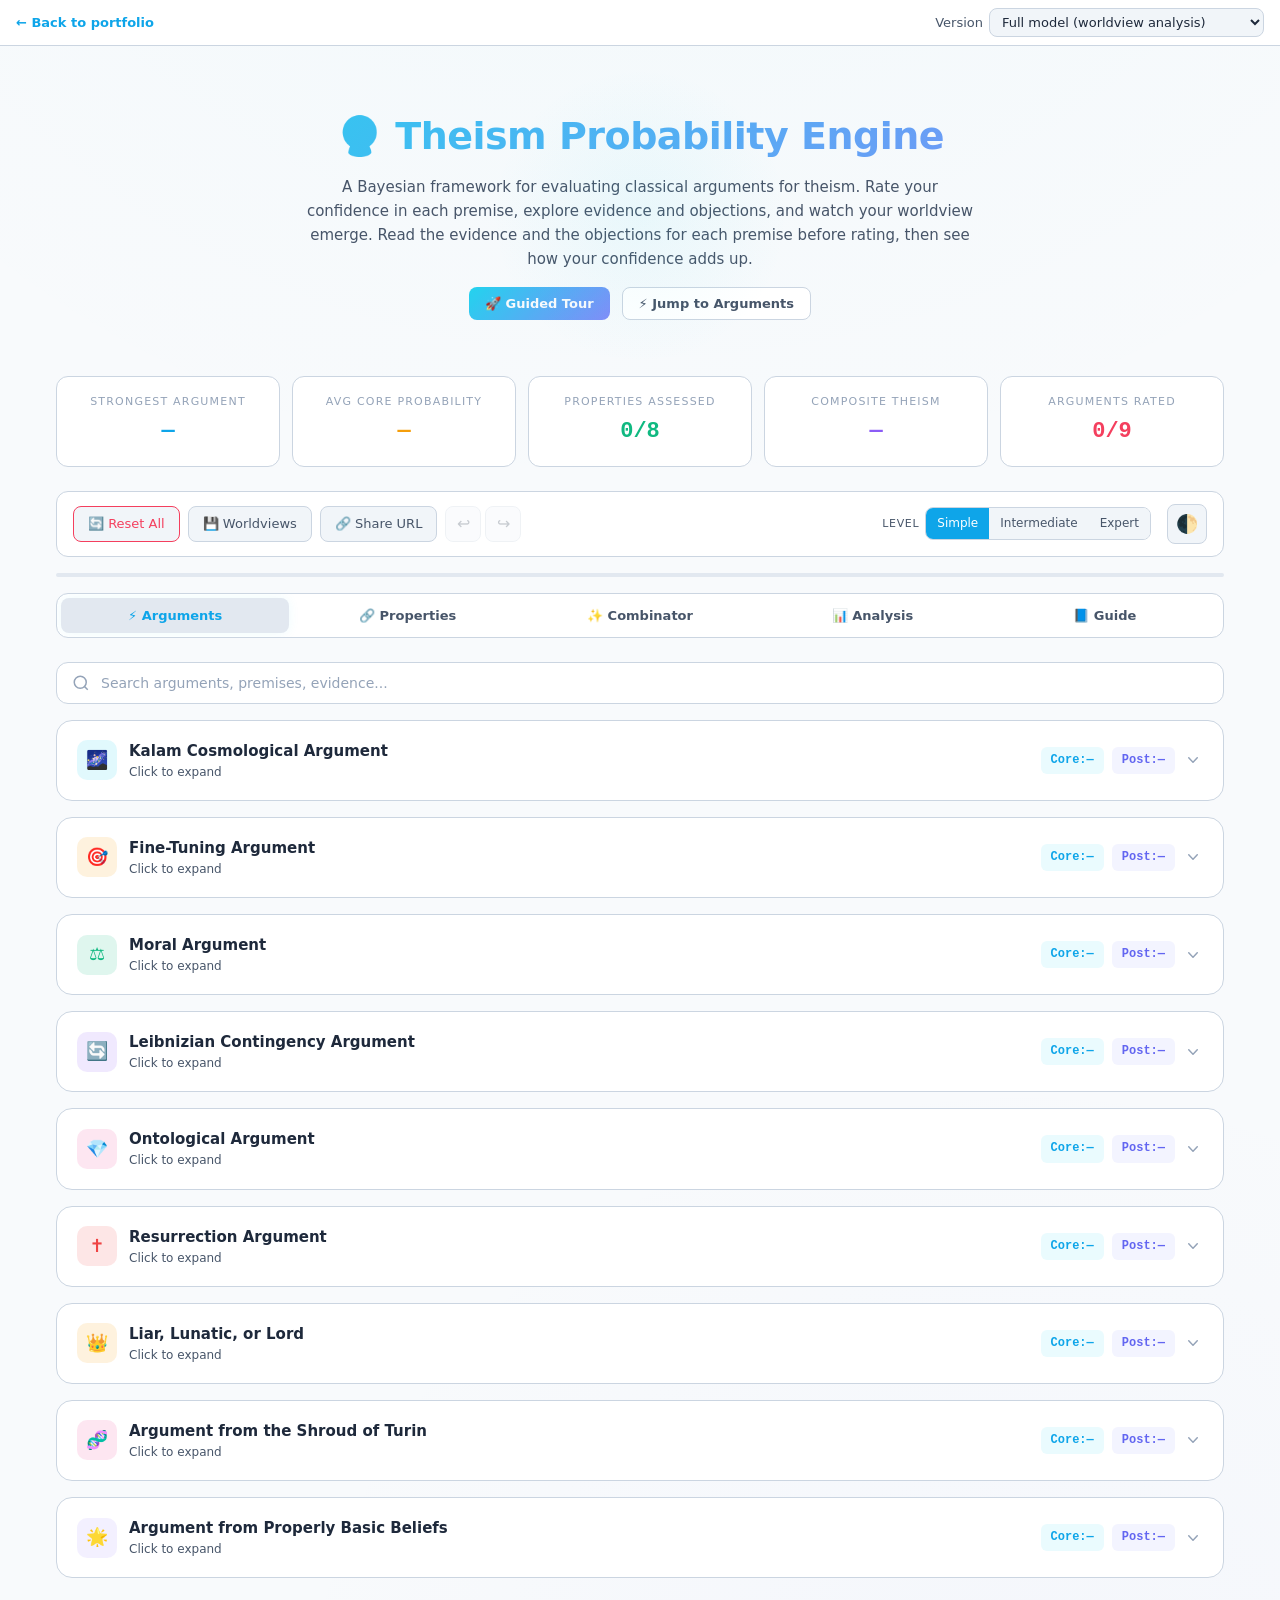
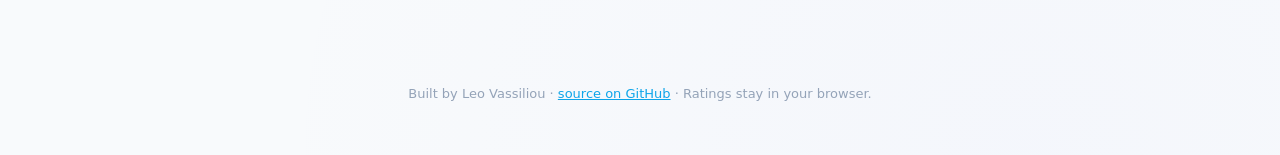
==== commit 00dcaa6a: "TPE: Simple/Intermediate/Expert evidence levels for all 41 premises Co-Authored-By: Claude Sonnet 5." ====
--- a/TPE/index.html
+++ b/TPE/index.html
@@ -288,6 +288,16 @@
 @keyframes statflash{0%{transform:scale(1)}35%{transform:scale(1.18);filter:brightness(1.4)}100%{transform:scale(1)}}
 :focus-visible{outline:2px solid var(--accent);outline-offset:2px}
 @media(prefers-reduced-motion:reduce){*,*::before,*::after{animation-duration:.001s!important;transition-duration:.001s!important;scroll-behavior:auto!important}}
+
+.lvl-bar{display:inline-flex;align-items:center;gap:6px;margin-left:8px}
+.lvl-bar .lvl-l{font-size:11px;color:var(--text-dim);text-transform:uppercase;letter-spacing:.06em}
+.lvl-seg{display:inline-flex;border:1px solid var(--border);border-radius:8px;overflow:hidden}
+.lvl-seg button{background:var(--surface2);color:var(--text-dim);border:0;padding:6px 11px;font:inherit;font-size:12px;cursor:pointer}
+.lvl-seg button[aria-pressed=true]{background:var(--accent);color:#fff}
+.lvl-plain{font-size:13px;color:var(--text-dim);margin:2px 0 8px;font-style:italic}
+.lvl-who{font-size:12px;margin-top:10px;padding-top:8px;border-top:1px dashed var(--border);color:var(--text-dim)}
+.lvl-orig{margin-top:10px;font-size:12px}.lvl-orig summary{cursor:pointer;color:var(--accent)}
+.lvl-tag{display:inline-block;font-size:10px;text-transform:uppercase;letter-spacing:.06em;border:1px solid var(--border);border-radius:6px;padding:1px 6px;margin-left:6px;color:var(--text-dim);vertical-align:middle}
 </style>
 </head>
 <body>
@@ -324,7 +334,7 @@
 <button class="undo-btn" id="redoBtn" onclick="redo()" disabled title="Redo (Ctrl+Y)">↪</button>
 </div>
 </div>
-<div class="toolbar-right"><button class="theme-toggle" onclick="toggleTheme()" title="Toggle theme">🌓</button></div>
+<span class="lvl-bar" style="margin-left:auto;margin-right:8px" role="group" aria-label="Evidence level"><span class="lvl-l">Level</span><span class="lvl-seg" id="lvlSeg"><button data-l="s">Simple</button><button data-l="i">Intermediate</button><button data-l="e">Expert</button></span></span><div class="toolbar-right"><button class="theme-toggle" onclick="toggleTheme()" title="Toggle theme">🌓</button></div>
 </div>
 
 <div class="progress-bar"><div class="progress-fill" id="globalProgress" style="width:0%"></div></div>
@@ -1202,6 +1212,39 @@
 themeState=t;document.documentElement.setAttribute('data-theme',t)})();
 buildUI();recalcAll();
 </script>
+<script src="levels.js"></script>
+<script>
+(function(){
+var LV=window.LEVELS||{},key='tpe-level',lvl='s';
+try{lvl=localStorage.getItem(key)||'s'}catch(e){}
+if(!/^[sie]$/.test(lvl))lvl='s';
+var names={s:'Simple',i:'Intermediate',e:'Expert'};
+function map(){var out=[];ARGUMENTS.forEach(function(a){a.corePremises.forEach(function(p){out.push(p)});});
+ var cards=[...document.querySelectorAll('.premise-card,.post-premise-card')],ps=[];
+ ARGUMENTS.forEach(function(a){a.corePremises.forEach(function(p){ps.push(p)});a.postPremises.forEach(function(p){ps.push(p)});});
+ return cards.map(function(c,k){return [c,ps[k]]})}
+function li(x){return '<li>'+x+'</li>'}
+function obj(o){var t=typeof o==='string'?o:(o.t||o.text),r=typeof o==='object'?(o.r||o.rebuttal):'';return '<li>'+t+(r?'<div class="rebuttal">\u21a9 <strong>Reply:</strong> '+r+'</div>':'')+'</li>'}
+function origObj(o){var t=typeof o==='string'?o:o.text,r=typeof o==='object'&&o.rebuttal?'<div class="rebuttal">\u21a9 <strong>Rebuttal:</strong> '+o.rebuttal+'</div>':'';return '<li>'+t+r+'</li>'}
+function render(){
+ map().forEach(function(pr){var c=pr[0],p=pr[1],L=LV[p.id];if(!L)return;var d=L[lvl];
+  var tabs=c.querySelectorAll('.ev-ob-tab'),cont=c.querySelectorAll('.ev-ob-content');
+  tabs[0].innerHTML='\u2705 Evidence ('+d.ev.length+')';tabs[1].innerHTML='\u26a0\ufe0f Objections ('+d.ob.length+')';
+  var ev='<ul>'+d.ev.map(li).join('')+'</ul>';
+  if(lvl==='e'){if(L.e.who)ev+='<div class="lvl-who"><strong>Who:</strong> '+L.e.who.replace(/^Defend:/,'Defend:')+'</div>';
+   var oe=(p.evidence||[]).map(li).join(''),oo=(p.objections||[]).map(origObj).join('');
+   ev+='<details class="lvl-orig"><summary>Extended original notes</summary><ul>'+oe+'</ul>'+(oo?'<p><strong>Original objections</strong></p><ul>'+oo+'</ul>':'')+'</details>';}
+  cont[0].innerHTML=ev;cont[1].innerHTML='<ul>'+d.ob.map(obj).join('')+'</ul>';
+  var pl=c.querySelector('.lvl-plain');
+  if(lvl==='s'&&L.plain){if(!pl){pl=document.createElement('div');pl.className='lvl-plain';var t=c.querySelector('.premise-top');t.parentNode.insertBefore(pl,t.nextSibling)}pl.textContent='In plain words: '+L.plain}
+  else if(pl)pl.remove();
+ });
+ document.querySelectorAll('#lvlSeg button').forEach(function(b){b.setAttribute('aria-pressed',b.dataset.l===lvl)});
+}
+document.querySelectorAll('#lvlSeg button').forEach(function(b){b.onclick=function(){lvl=b.dataset.l;try{localStorage.setItem(key,lvl)}catch(e){}render()}});
+render();
+})();
+</script>
 <script>
 (function(){var cur=location.pathname.split('/').pop()||'index.html';var sel=document.getElementById('tpeVer');
 for(var i=0;i<sel.options.length;i++)if(sel.options[i].value===cur||(cur===''&&sel.options[i].value==='index.html'))sel.selectedIndex=i;
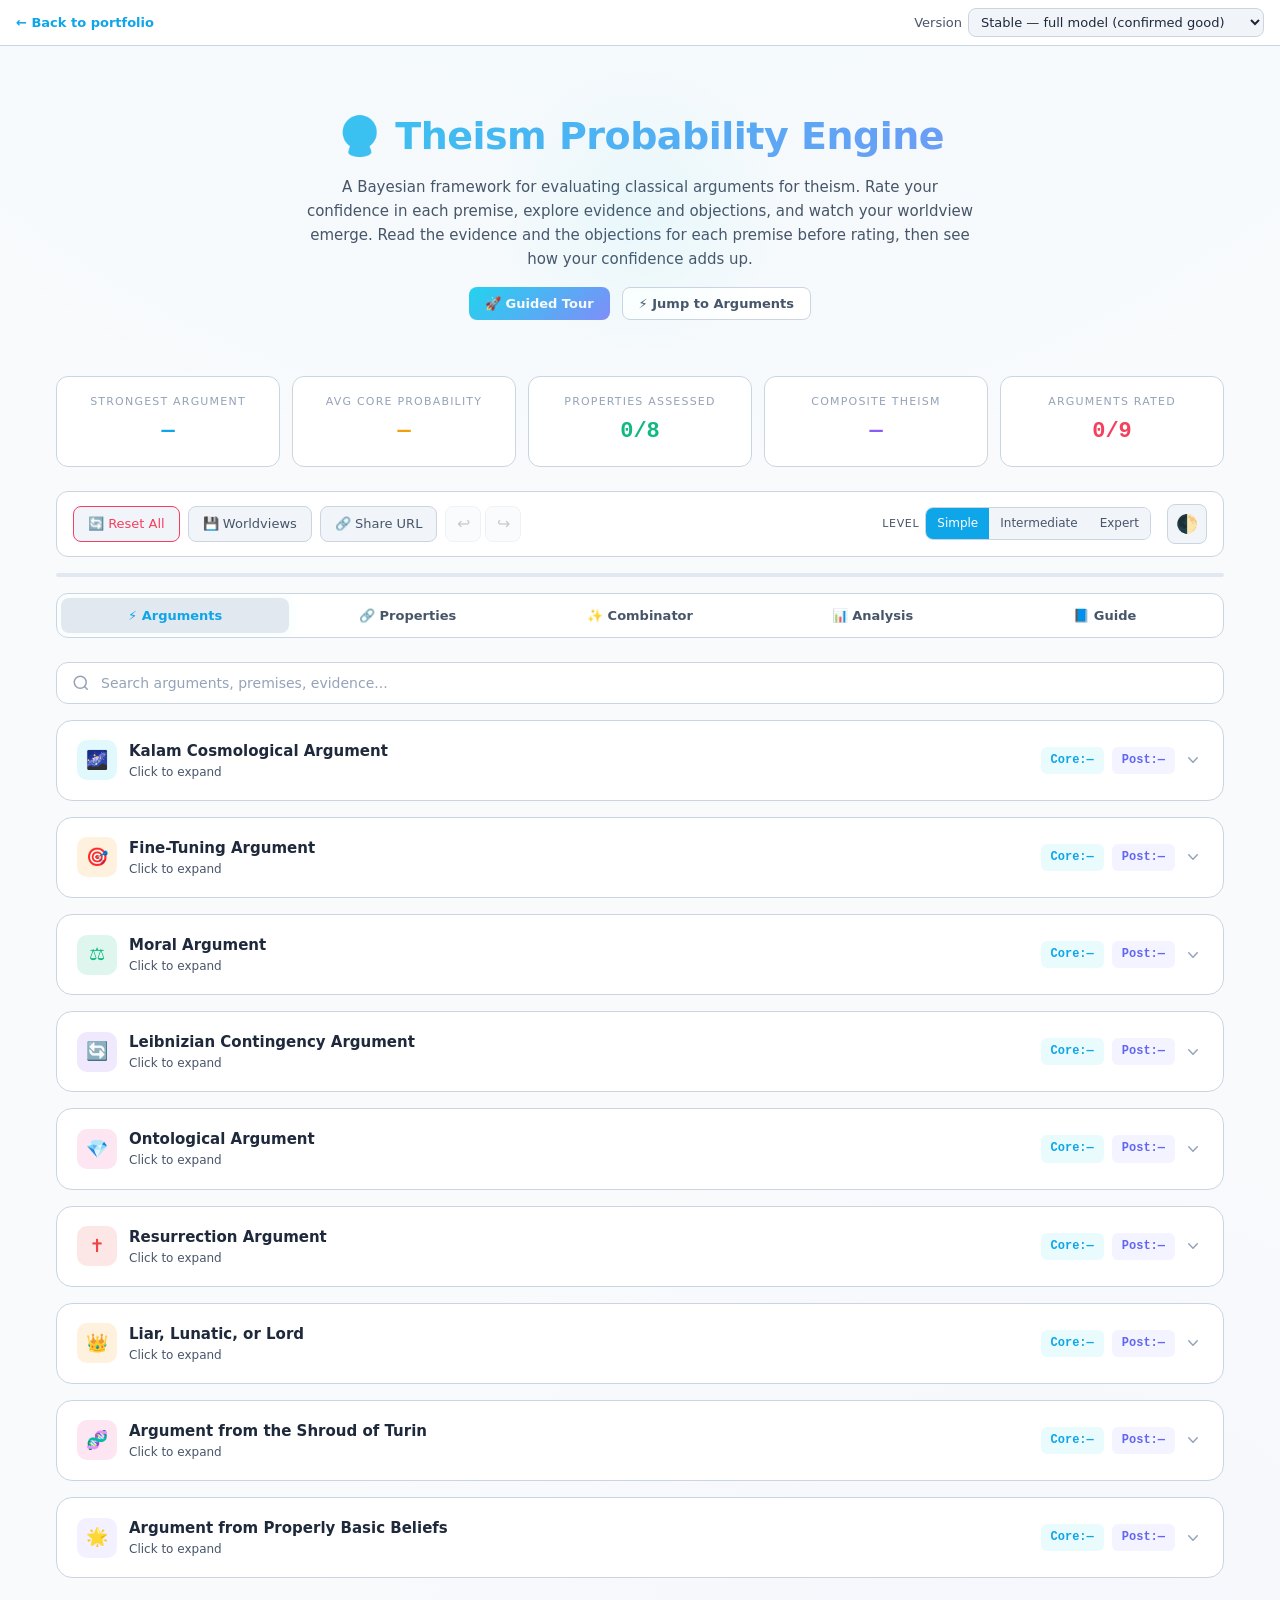
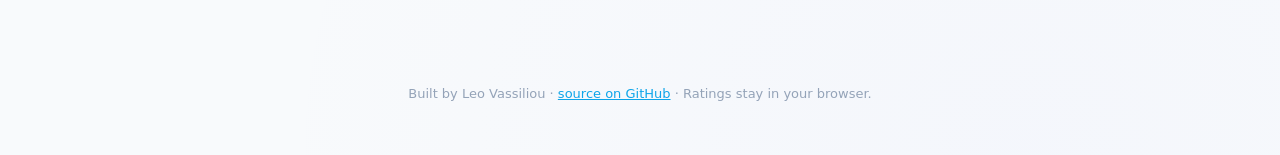
==== commit 4036f75f: "TPE beta: arguments against, net result, sensitivity, thinker comparison, notes, result card, PDF, t" ====
--- a/TPE/index.html
+++ b/TPE/index.html
@@ -302,7 +302,8 @@
 </head>
 <body>
 <div class="tpe-strip" id="tpeStrip"><a href="../" id="tpeBack">&larr; Back to portfolio</a><span><label for="tpeVer">Version</label><select id="tpeVer" aria-label="Switch between versions of the Theism Probability Engine">
-<option value="index.html">Full model (worldview analysis)</option>
+<option value="index.html">Stable — full model (confirmed good)</option>
+<option value="beta.html">Beta — new features (work in progress)</option>
 <option value="streamlined.html">Streamlined (Bayesian conditioning)</option>
 <optgroup label="Archive">
 <option value="old/v6.html">Early version 6</option><option value="old/v5.html">Early version 5</option><option value="old/v4.html">Early version 4</option><option value="old/v3.html">Early version 3</option><option value="old/v1.html">Early version 1</option><option value="old/bayes5.html">Bayes experiment</option></optgroup></select></span></div>
@@ -1245,6 +1246,7 @@
 render();
 })();
 </script>
+<script>try{var q=new URLSearchParams(location.search).get('s');if(q){applyState(JSON.parse(decodeURIComponent(escape(atob(q)))),true);showToast('Loaded shared ratings','success')}}catch(e){}</script>
 <script>
 (function(){var cur=location.pathname.split('/').pop()||'index.html';var sel=document.getElementById('tpeVer');
 for(var i=0;i<sel.options.length;i++)if(sel.options[i].value===cur||(cur===''&&sel.options[i].value==='index.html'))sel.selectedIndex=i;
